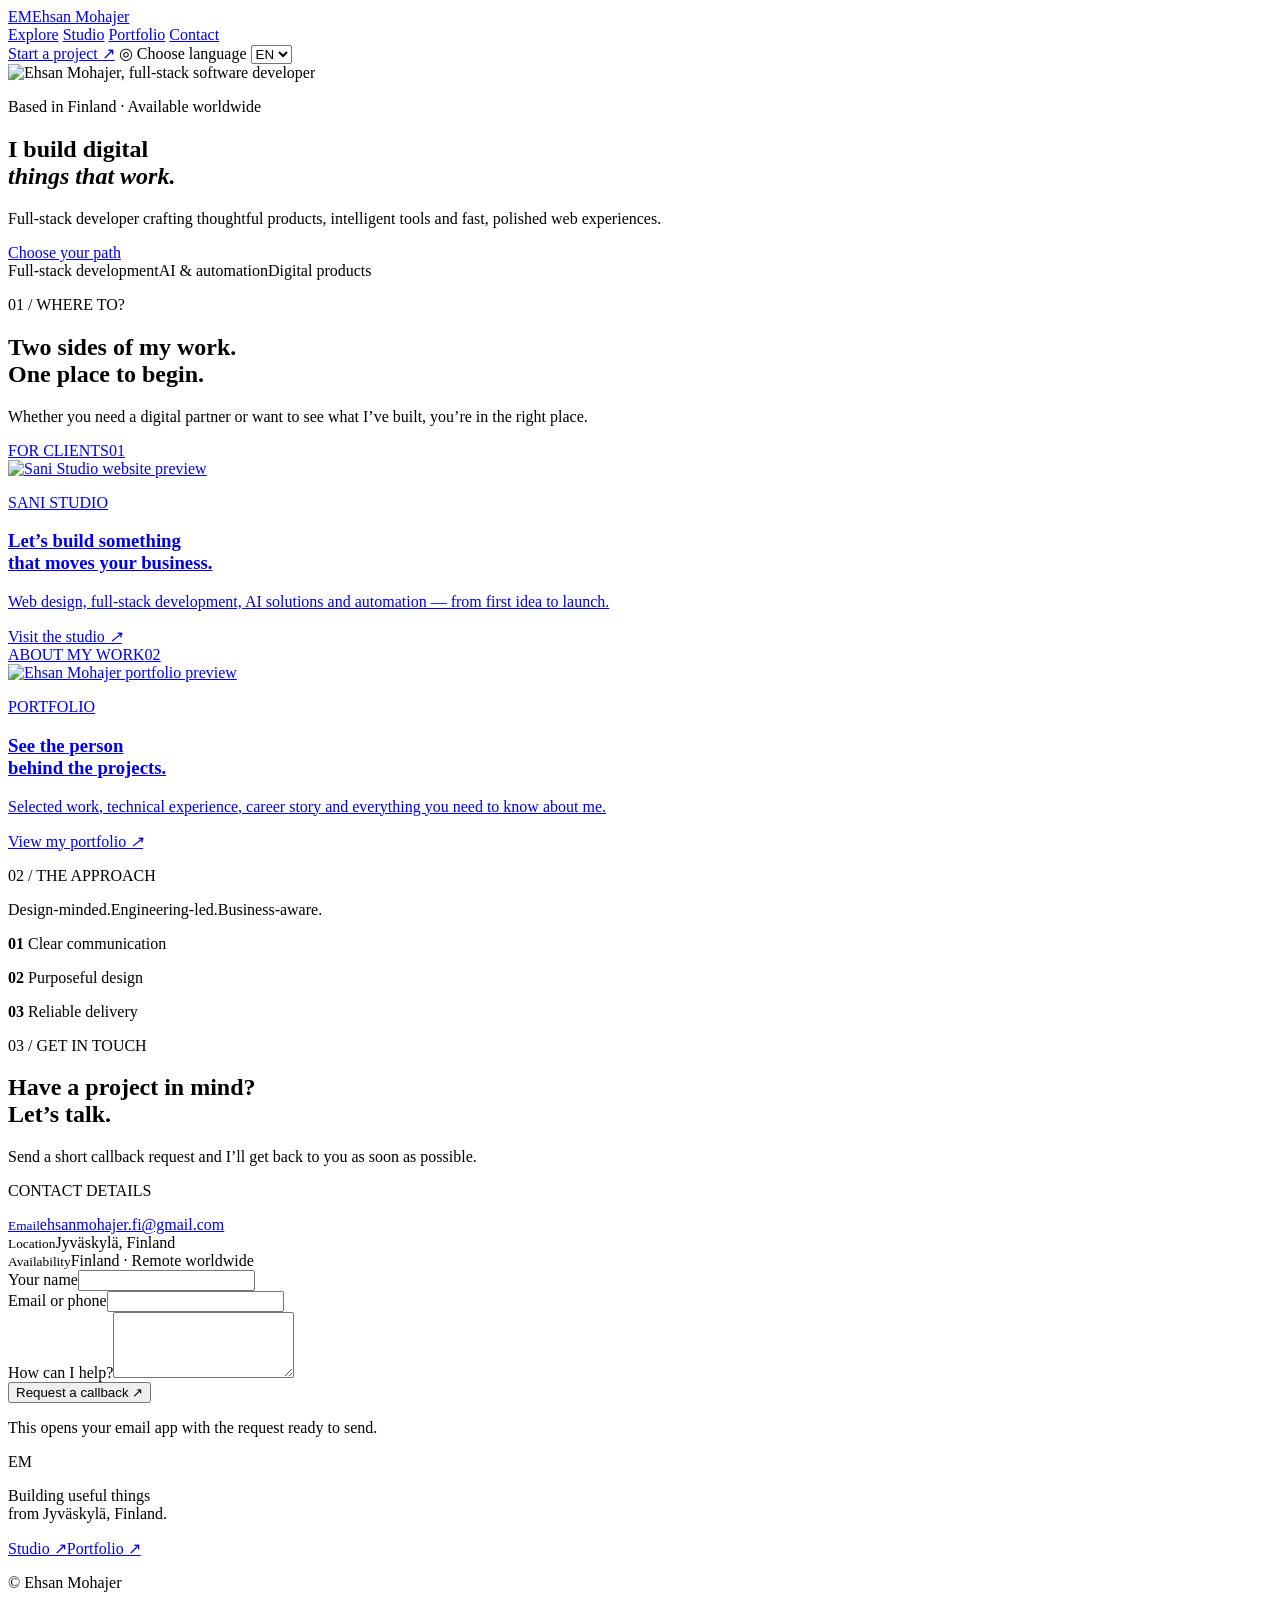
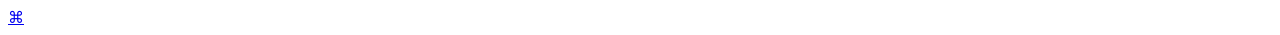
==== index.html @ a0ad026c "Update index.html" ====
<!doctype html>
<html lang="en">
<head>
  <meta charset="UTF-8">
  <meta name="viewport" content="width=device-width, initial-scale=1">
  <meta name="theme-color" content="#080b0f">
  <meta name="description" content="Ehsan Mohajer — full-stack software developer and founder of Sani Studio in Finland.">
  <title>Ehsan Mohajer — Full-stack developer</title>
  <link rel="preconnect" href="https://fonts.googleapis.com">
  <link rel="preconnect" href="https://fonts.gstatic.com" crossorigin>
  <link href="https://fonts.googleapis.com/css2?family=DM+Mono:wght@400;500&family=Manrope:wght@400;500;600;700&display=swap" rel="stylesheet">
  <link rel="stylesheet" href="styles.css">
  <link rel="stylesheet" href="portrait.css">
  <link rel="stylesheet" href="localization.css">
  <link rel="stylesheet" href="language-selector.css">
</head>
<body>
  <div class="noise" aria-hidden="true"></div>
  <header class="site-header">
    <a class="brand" href="#top" aria-label="Ehsan Mohajer home">
      <span class="brand-mark">EM</span><span>Ehsan Mohajer</span>
    </a>
    <nav aria-label="Main navigation">
      <a href="#choose">Explore</a>
      <a href="https://sanistudio.vercel.app/" target="_blank" rel="noopener">Studio</a>
      <a href="https://saniportfolio.vercel.app/" target="_blank" rel="noopener">Portfolio</a>
      <a href="#contact">Contact</a>
    </nav>
    <a class="header-cta" href="https://sanistudio.vercel.app/" target="_blank" rel="noopener">Start a project <span>↗</span></a>
    <label class="language-switcher">
      <span aria-hidden="true">◎</span>
      <span class="sr-only">Choose language</span>
      <select id="language-select" aria-label="Choose language">
        <option value="en">EN</option>
        <option value="fi">FI</option>
        <option value="fa">FA</option>
      </select>
    </label>
  </header>

  <main id="top">
    <section class="hero" aria-labelledby="hero-title">
      <div class="hero-portrait reveal">
        <div class="portrait-halo" aria-hidden="true"></div>
        <img src="assets/ehsan-mohajer.png" alt="Ehsan Mohajer, full-stack software developer">
      </div>
      <div class="hero-copy reveal">
        <p class="eyebrow"><span class="status-dot"></span> Based in Finland · Available worldwide</p>
        <h1 id="hero-title">I build digital<br><em>things that work.</em></h1>
        <p class="hero-text">Full-stack developer crafting thoughtful products, intelligent tools and fast, polished web experiences.</p>
        <a class="scroll-link" href="#choose"><span>Choose your path</span><span class="scroll-line"></span></a>
      </div>
      <div class="hero-meta reveal">
        <span>Full-stack development</span><span>AI & automation</span><span>Digital products</span>
      </div>
    </section>

    <section class="chooser" id="choose" aria-labelledby="choose-title">
      <div class="section-intro reveal">
        <p class="kicker">01 / WHERE TO?</p>
        <h2 id="choose-title">Two sides of my work.<br><span>One place to begin.</span></h2>
        <p>Whether you need a digital partner or want to see what I’ve built, you’re in the right place.</p>
      </div>

      <div class="path-grid">
        <a class="path-card studio-card tilt-card reveal" href="https://sanistudio.vercel.app/" target="_blank" rel="noopener">
          <div class="card-glow" aria-hidden="true"></div>
          <div class="card-top"><span>FOR CLIENTS</span><span class="card-number">01</span></div>
          <div class="screen-wrap"><img src="assets/sani.studio.png" alt="Sani Studio website preview"></div>
          <div class="card-content">
            <p class="card-label">SANI STUDIO</p>
            <h3>Let’s build something<br>that moves your business.</h3>
            <p>Web design, full-stack development, AI solutions and automation — from first idea to launch.</p>
            <span class="card-action">Visit the studio <i>↗</i></span>
          </div>
        </a>

        <a class="path-card portfolio-card tilt-card reveal" href="https://saniportfolio.vercel.app/" target="_blank" rel="noopener">
          <div class="card-glow" aria-hidden="true"></div>
          <div class="card-top"><span>ABOUT MY WORK</span><span class="card-number">02</span></div>
          <div class="screen-wrap"><img src="assets/sani.portfolio.png" alt="Ehsan Mohajer portfolio preview"></div>
          <div class="card-content">
            <p class="card-label">PORTFOLIO</p>
            <h3>See the person<br>behind the projects.</h3>
            <p>Selected work, technical experience, career story and everything you need to know about me.</p>
            <span class="card-action">View my portfolio <i>↗</i></span>
          </div>
        </a>
      </div>
    </section>

    <section class="approach reveal" aria-label="Working approach">
      <p class="kicker">02 / THE APPROACH</p>
      <div class="approach-line"><span>Design-minded.</span><span>Engineering-led.</span><span>Business-aware.</span></div>
      <div class="principles">
        <p><b>01</b> Clear communication</p><p><b>02</b> Purposeful design</p><p><b>03</b> Reliable delivery</p>
      </div>
    </section>

    <section class="contact-section" id="contact" aria-labelledby="contact-title">
      <div class="contact-heading reveal">
        <p class="kicker">03 / GET IN TOUCH</p>
        <h2 id="contact-title">Have a project in mind?<br><span>Let’s talk.</span></h2>
        <p>Send a short callback request and I’ll get back to you as soon as possible.</p>
      </div>
      <div class="contact-layout">
        <div class="contact-details reveal">
          <p class="contact-label">CONTACT DETAILS</p>
          <a href="mailto:ehsanmohajer.fi@gmail.com"><small>Email</small><span>ehsanmohajer.fi@gmail.com</span></a>
          <div><small>Location</small><span>Jyväskylä, Finland</span></div>
          <div><small>Availability</small><span>Finland · Remote worldwide</span></div>
        </div>
        <form class="callback-form reveal" id="callback-form">
          <div class="form-field"><label for="customer-name">Your name</label><input id="customer-name" name="name" autocomplete="name" required></div>
          <div class="form-field"><label for="customer-email">Email or phone</label><input id="customer-email" name="contact" autocomplete="email" required></div>
          <div class="form-field full"><label for="customer-message">How can I help?</label><textarea id="customer-message" name="message" rows="4" required></textarea></div>
          <button type="submit">Request a callback <span>↗</span></button>
          <p class="form-note">This opens your email app with the request ready to send.</p>
        </form>
      </div>
    </section>
  </main>

  <footer>
    <div><span class="footer-mark">EM</span><p>Building useful things<br>from Jyväskylä, Finland.</p></div>
    <div class="footer-links"><a href="https://sanistudio.vercel.app/" target="_blank" rel="noopener">Studio ↗</a><a href="https://saniportfolio.vercel.app/" target="_blank" rel="noopener">Portfolio ↗</a></div>
    <p class="copyright">© <span id="year"></span> Ehsan Mohajer</p>
    <a class="admin-link" href="https://project-tracker-studio.vercel.app/" target="_blank" rel="noopener nofollow" aria-label="Administrator access" title="Administrator access">⌘</a>
  </footer>
  <script src="script.js"></script>
</body>
</html>
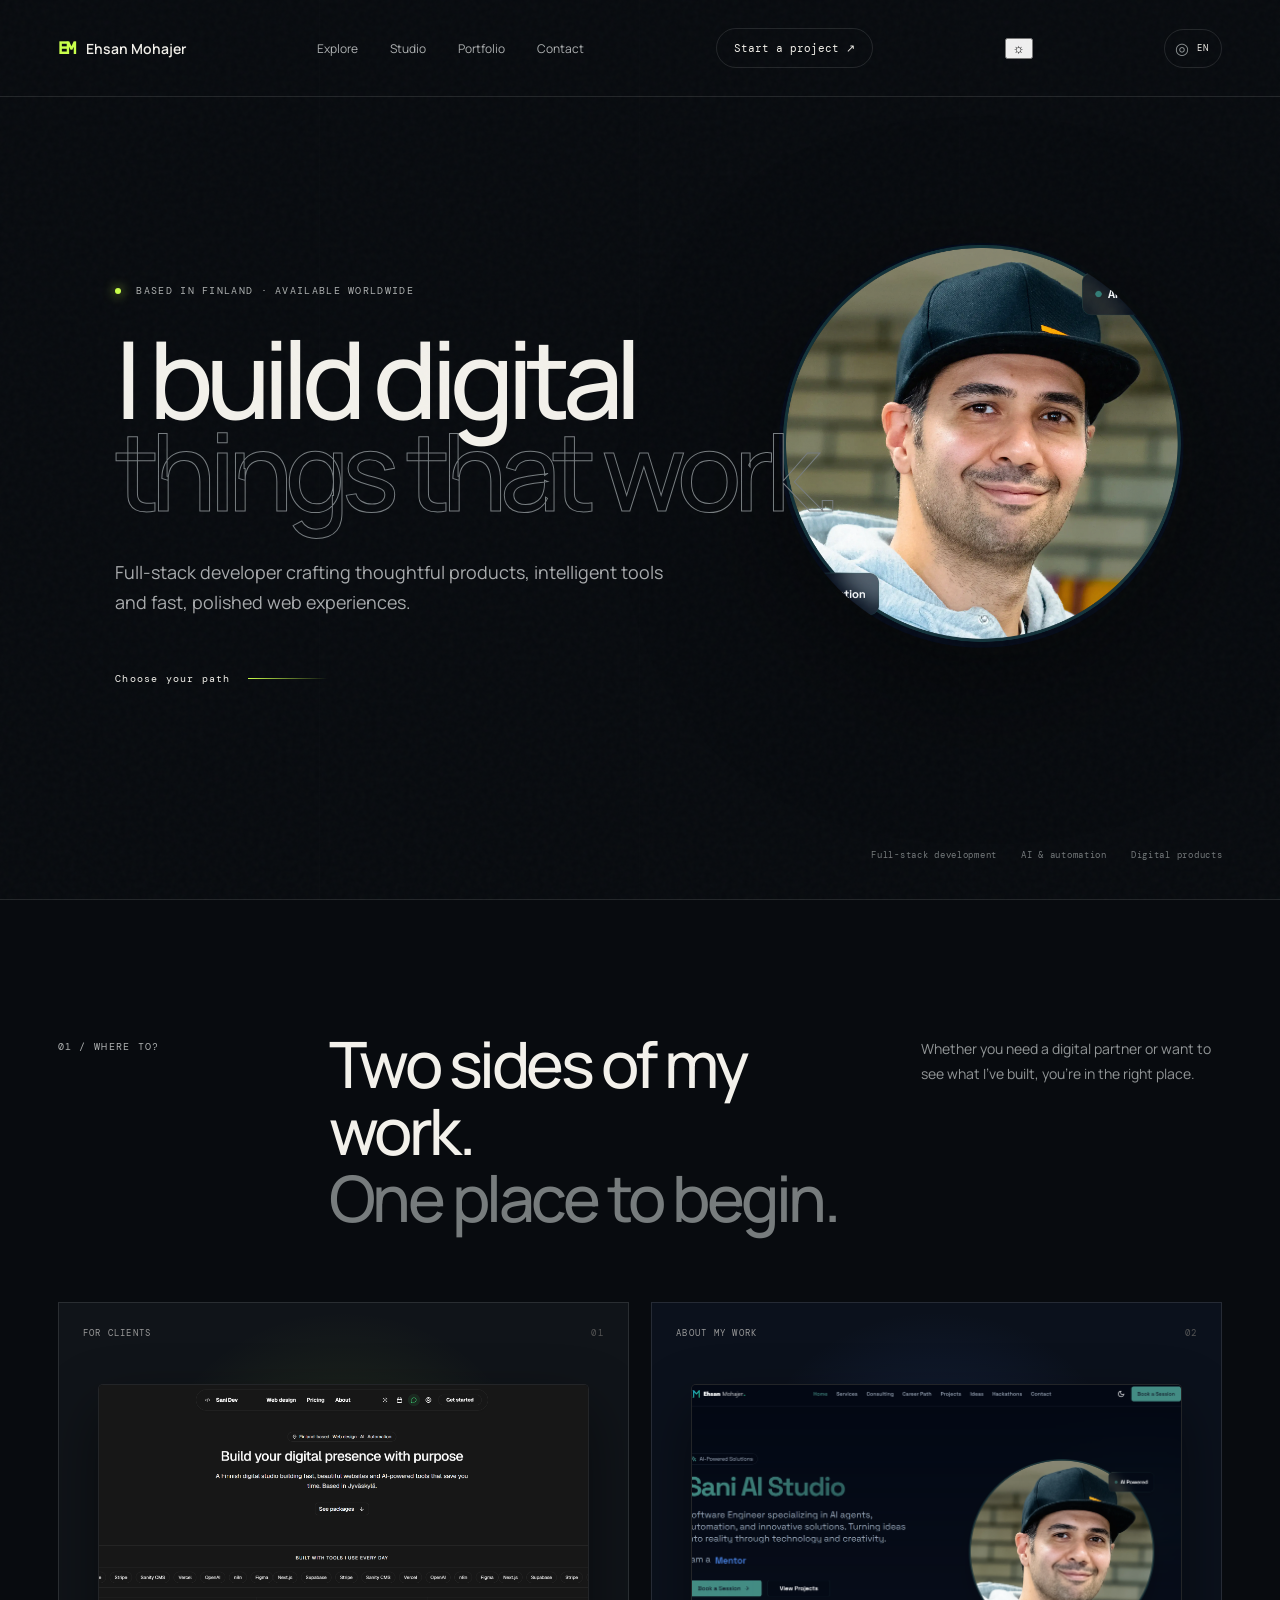
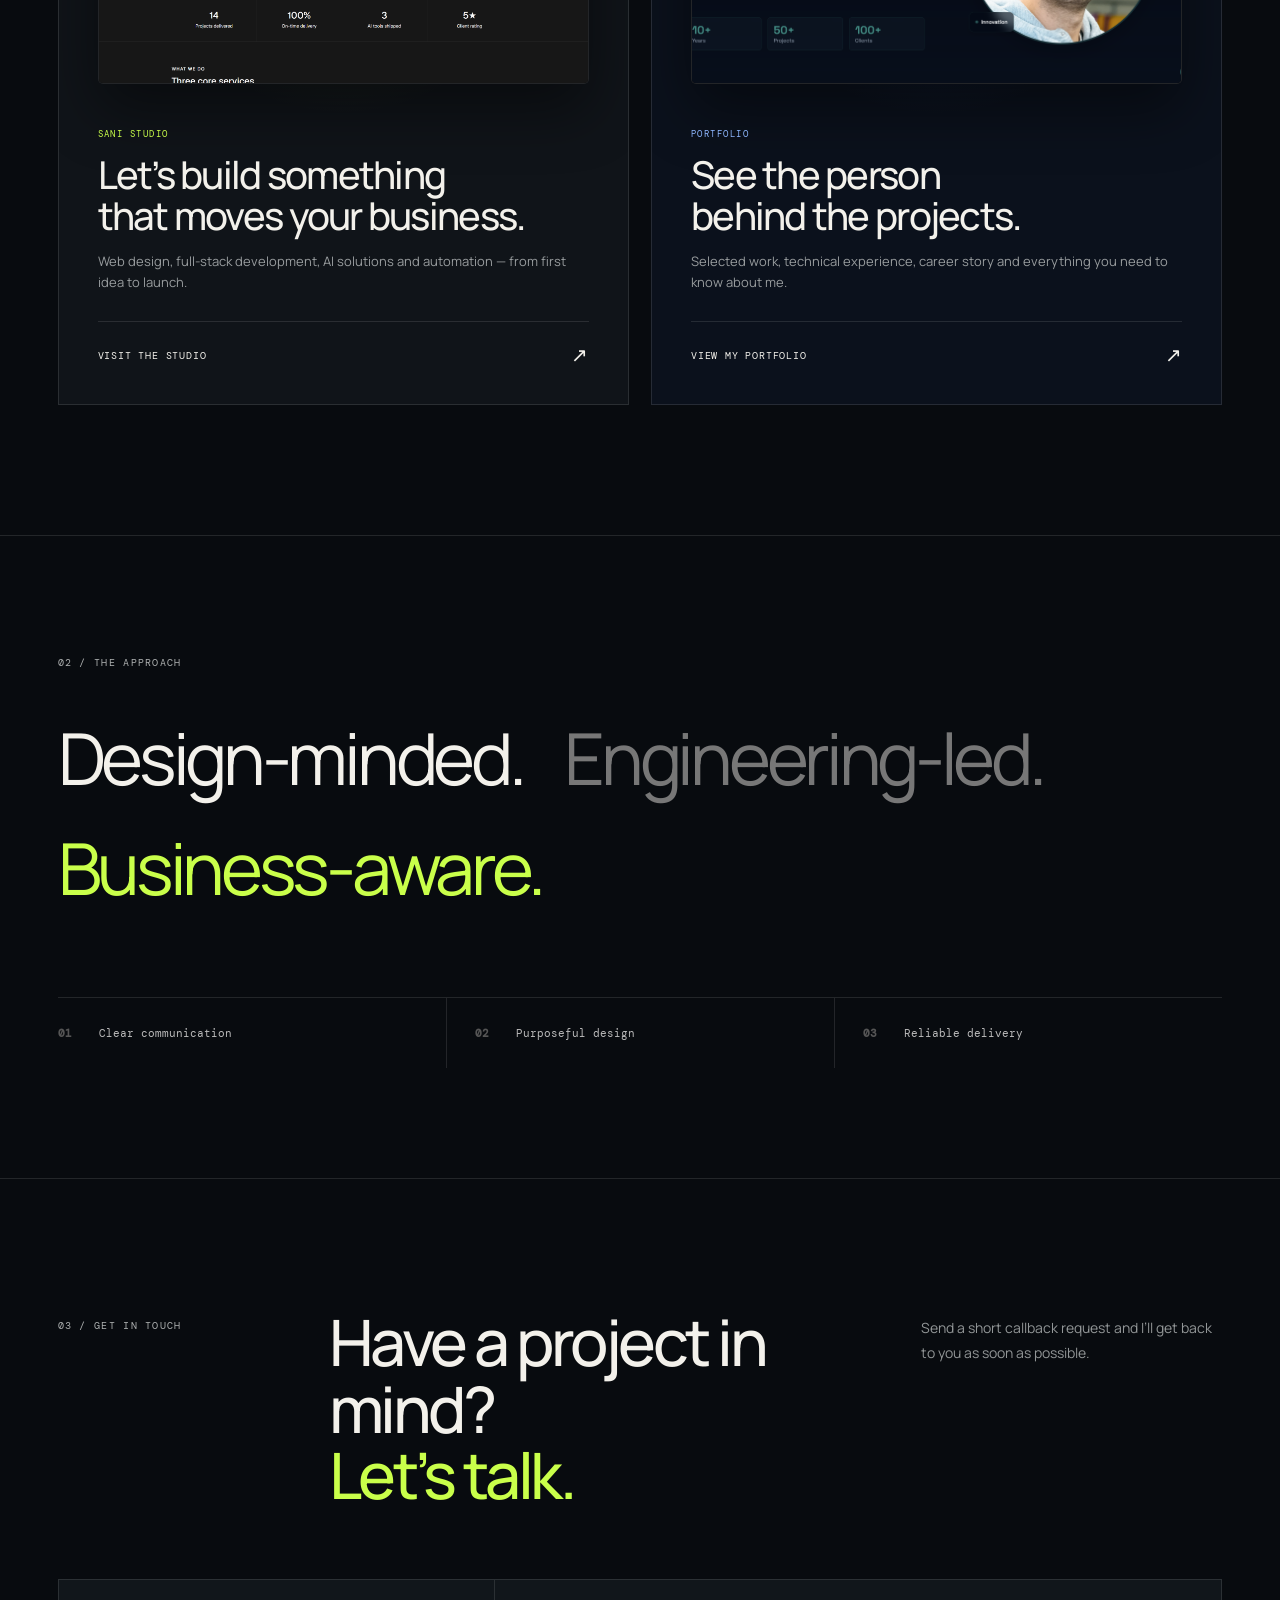
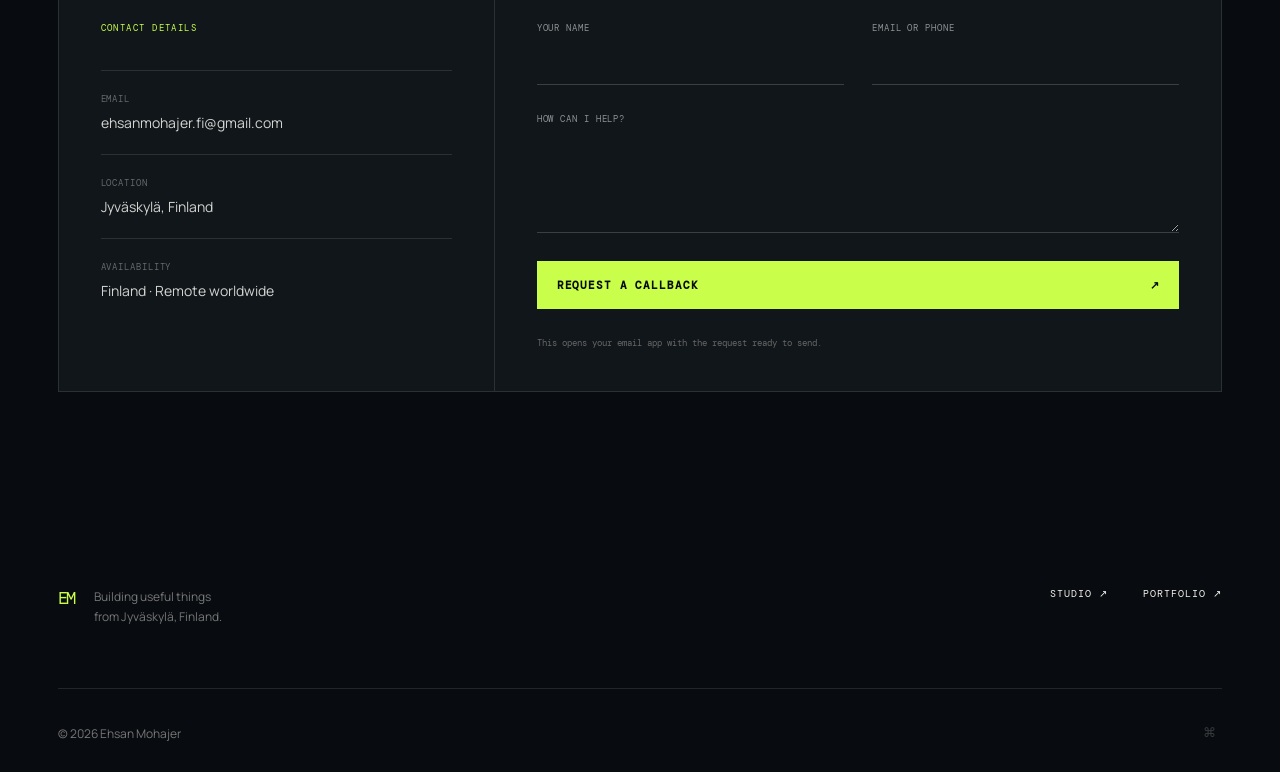
==== commit 6673f883: "Add theme toggle button to index.html Added a theme toggle button for switching color themes." ====
--- a/index.html
+++ b/index.html
@@ -13,6 +13,7 @@
   <link rel="stylesheet" href="portrait.css">
   <link rel="stylesheet" href="localization.css">
   <link rel="stylesheet" href="language-selector.css">
+  <link rel="stylesheet" href="theme.css">
 </head>
 <body>
   <div class="noise" aria-hidden="true"></div>
@@ -27,6 +28,9 @@
       <a href="#contact">Contact</a>
     </nav>
     <a class="header-cta" href="https://sanistudio.vercel.app/" target="_blank" rel="noopener">Start a project <span>↗</span></a>
+    <button class="theme-toggle" id="theme-toggle" type="button" aria-label="Switch to light mode" title="Switch color theme">
+      <span class="theme-icon" aria-hidden="true">☼</span>
+    </button>
     <label class="language-switcher">
       <span aria-hidden="true">◎</span>
       <span class="sr-only">Choose language</span>
--- a/styles.css
+++ b/styles.css
@@ -0,0 +1 @@
+:root{--bg:#080b0f;--surface:#11161b;--line:rgba(255,255,255,.11);--text:#f3f1eb;--muted:#999d9d;--lime:#c9ff4a;--blue:#8eb7ff;--mono:'DM Mono',monospace;--sans:'Manrope',sans-serif}*{box-sizing:border-box}html{scroll-behavior:smooth}body{margin:0;background:var(--bg);color:var(--text);font-family:var(--sans);overflow-x:hidden}a{color:inherit;text-decoration:none}.noise{position:fixed;inset:0;z-index:20;pointer-events:none;opacity:.035;background-image:url("data:image/svg+xml,%3Csvg viewBox='0 0 180 180' xmlns='http://www.w3.org/2000/svg'%3E%3Cfilter id='n'%3E%3CfeTurbulence type='fractalNoise' baseFrequency='.9' numOctaves='4' stitchTiles='stitch'/%3E%3C/filter%3E%3Crect width='100%25' height='100%25' filter='url(%23n)' opacity='.8'/%3E%3C/svg%3E")}.site-header{position:absolute;z-index:10;top:0;left:0;width:100%;display:flex;align-items:center;justify-content:space-between;padding:28px 4.5vw;border-bottom:1px solid var(--line)}.brand{display:flex;align-items:center;gap:12px;font-weight:600;font-size:14px}.brand-mark,.footer-mark{font-family:var(--mono);color:var(--lime);font-size:17px;letter-spacing:-2px}.site-header nav{display:flex;gap:32px;color:#aeb1b2;font-size:12px}.site-header nav a:hover{color:white}.header-cta{font-family:var(--mono);font-size:11px;border:1px solid var(--line);padding:12px 17px;border-radius:99px;transition:.25s}.header-cta:hover{background:var(--text);color:var(--bg)}.hero{min-height:100svh;position:relative;display:flex;align-items:center;padding:140px 9vw 80px;overflow:hidden;border-bottom:1px solid var(--line)}.hero:before{content:"";position:absolute;inset:0;background:linear-gradient(90deg,rgba(8,11,15,.3),rgba(8,11,15,.95)),repeating-linear-gradient(90deg,transparent 0,transparent calc(25% - 1px),rgba(255,255,255,.025) 25%)}.hero-copy{position:relative;z-index:2}.eyebrow,.kicker{font:10px var(--mono);letter-spacing:.13em;color:#adb0b0;text-transform:uppercase}.status-dot{display:inline-block;width:6px;height:6px;border-radius:50%;background:var(--lime);box-shadow:0 0 12px var(--lime);margin-right:8px}.hero h1{font-size:clamp(58px,8.4vw,132px);line-height:.86;letter-spacing:-.072em;margin:35px 0 40px;font-weight:500;max-width:1000px}.hero h1 em{font-style:normal;color:transparent;-webkit-text-stroke:1px #777d80}.hero-text{font-size:clamp(15px,1.4vw,19px);line-height:1.7;color:#a8abad;max-width:570px}.scroll-link{margin-top:55px;display:flex;align-items:center;gap:18px;font:10px var(--mono);letter-spacing:.12em}.scroll-line{height:1px;width:80px;background:linear-gradient(90deg,var(--lime),transparent)}.hero-meta{position:absolute;right:4.5vw;bottom:38px;z-index:2;display:flex;gap:24px;font:9px var(--mono);letter-spacing:.08em;color:#74797b}.hero-orbit{position:absolute;width:min(65vw,860px);aspect-ratio:1;right:-15vw;top:50%;transform:translateY(-50%);opacity:.65}.orbit{position:absolute;inset:10%;border:1px solid rgba(201,255,74,.15);border-radius:50%;animation:spin 25s linear infinite}.orbit:after{content:"";position:absolute;width:8px;height:8px;border-radius:50%;background:var(--lime);left:10%;top:17%;box-shadow:0 0 25px var(--lime)}.orbit-two{inset:28%;border-style:dashed;animation-direction:reverse;animation-duration:17s}.orb{position:absolute;inset:38%;display:grid;place-items:center;border-radius:50%;background:radial-gradient(circle at 35% 30%,#293432,#101619 62%,#050708);box-shadow:0 0 80px rgba(201,255,74,.08);font:clamp(20px,3vw,40px) var(--mono);color:var(--lime);transform:rotate(-8deg)}@keyframes spin{to{transform:rotate(360deg)}}.chooser{padding:130px 4.5vw;max-width:1500px;margin:auto}.section-intro{display:grid;grid-template-columns:.55fr 1.4fr .8fr;gap:5vw;align-items:start;margin-bottom:70px}.section-intro h2{font-size:clamp(36px,5vw,72px);line-height:1.05;letter-spacing:-.055em;margin:0;font-weight:500}.section-intro h2 span{color:#777c7d}.section-intro>p:last-child{color:#929697;line-height:1.75;font-size:14px;margin:7px 0}.path-grid{display:grid;grid-template-columns:1fr 1fr;gap:22px;perspective:1600px}.path-card{position:relative;overflow:hidden;min-height:700px;padding:24px;border:1px solid var(--line);background:#101419;display:flex;flex-direction:column;transform-style:preserve-3d;transition:box-shadow .35s,border-color .35s}.path-card:hover{border-color:rgba(255,255,255,.32);box-shadow:0 35px 80px rgba(0,0,0,.35)}.portfolio-card{background:#0b111c}.card-glow{position:absolute;width:420px;height:420px;border-radius:50%;background:radial-gradient(circle,rgba(201,255,74,.13),transparent 68%);left:var(--x,50%);top:var(--y,30%);transform:translate(-50%,-50%);pointer-events:none}.portfolio-card .card-glow{background:radial-gradient(circle,rgba(78,132,255,.18),transparent 68%)}.card-top{display:flex;justify-content:space-between;font:9px var(--mono);letter-spacing:.14em;color:#999;position:relative;z-index:2}.card-number{color:#555}.screen-wrap{height:300px;margin:45px 15px 35px;overflow:hidden;border-radius:5px;border:1px solid rgba(255,255,255,.12);box-shadow:0 25px 60px rgba(0,0,0,.45);transform:translateZ(22px);background:#05070a}.screen-wrap img{width:100%;height:100%;object-fit:cover;object-position:top;filter:saturate(.82);transition:transform .7s,filter .4s}.path-card:hover .screen-wrap img{transform:scale(1.035);filter:saturate(1)}.card-content{margin-top:auto;padding:0 15px 12px;position:relative;z-index:2;transform:translateZ(12px)}.card-label{font:9px var(--mono);letter-spacing:.16em;color:var(--lime)}.portfolio-card .card-label{color:var(--blue)}.card-content h3{font-size:clamp(29px,3vw,46px);line-height:1.08;letter-spacing:-.045em;font-weight:500;margin:14px 0}.card-content>p:not(.card-label){font-size:13px;color:#989c9e;max-width:480px;line-height:1.65}.card-action{display:flex;justify-content:space-between;align-items:center;margin-top:28px;padding-top:20px;border-top:1px solid var(--line);font:10px var(--mono);letter-spacing:.08em;text-transform:uppercase}.card-action i{font-style:normal;font-size:20px;transition:transform .25s}.path-card:hover .card-action i{transform:translate(4px,-4px)}.approach{padding:110px 4.5vw;border-top:1px solid var(--line);border-bottom:1px solid var(--line)}.approach-line{display:flex;flex-wrap:wrap;gap:12px 42px;font-size:clamp(34px,5.6vw,82px);letter-spacing:-.06em;margin:40px 0 80px}.approach-line span:nth-child(2){color:#777}.approach-line span:nth-child(3){color:var(--lime)}.principles{display:grid;grid-template-columns:repeat(3,1fr);border-top:1px solid var(--line)}.principles p{padding:28px 0;margin:0;font:11px var(--mono);color:#bbb}.principles p+p{border-left:1px solid var(--line);padding-left:28px}.principles b{color:#555;margin-right:20px}footer{position:relative;padding:65px 4.5vw 28px;display:grid;grid-template-columns:1fr auto;gap:60px;align-items:start}footer>div:first-child{display:flex;gap:20px;align-items:start}footer p{font-size:12px;color:#777;line-height:1.7;margin:0}.footer-links{display:flex;gap:35px;font:10px var(--mono);text-transform:uppercase;letter-spacing:.1em}.copyright{grid-column:1/-1;padding-top:35px;border-top:1px solid var(--line)}.admin-link{position:absolute;right:4.5vw;bottom:25px;color:#373c3e;font:13px var(--mono);padding:6px}.admin-link:hover{color:#777}.reveal{opacity:0;transform:translateY(22px);transition:opacity .8s ease,transform .8s ease}.reveal.visible{opacity:1;transform:none}@media(max-width:800px){.site-header{padding:22px 20px}.site-header nav{display:none}.header-cta{padding:10px 13px}.brand span:last-child{display:none}.hero{padding:120px 22px 90px;align-items:flex-end}.hero h1{font-size:clamp(56px,17vw,84px);line-height:.9}.hero-orbit{width:110vw;right:-55vw;top:30%}.hero-meta{display:none}.section-intro{grid-template-columns:1fr;gap:22px}.chooser{padding:90px 18px}.path-grid{grid-template-columns:1fr}.path-card{min-height:610px;padding:18px}.screen-wrap{height:230px;margin:36px 5px 28px}.card-content{padding:0 5px 8px}.approach{padding:80px 20px}.approach-line{margin-bottom:55px}.principles{grid-template-columns:1fr}.principles p+p{border-left:0;border-top:1px solid var(--line);padding-left:0}footer{grid-template-columns:1fr;padding:55px 20px 25px}.footer-links{flex-direction:column;gap:18px}.admin-link{right:20px}}@media(prefers-reduced-motion:reduce){html{scroll-behavior:auto}.orbit{animation:none}.reveal{opacity:1;transform:none;transition:none}.tilt-card{transform:none!important}}
--- a/portrait.css
+++ b/portrait.css
@@ -0,0 +1,38 @@
+.hero-portrait {
+  position: absolute;
+  z-index: 1;
+  width: min(38vw, 560px);
+  right: 4vw;
+  top: 50%;
+  transform: translateY(-47%);
+  filter: drop-shadow(0 35px 70px rgba(0, 0, 0, .5));
+}
+
+.hero-portrait.visible { transform: translateY(-50%); }
+.hero-portrait img {
+  display: block;
+  width: 100%;
+  height: auto;
+  position: relative;
+  z-index: 1;
+  clip-path: circle(40.7% at 49.1% 49.2%);
+}
+.portrait-halo {
+  position: absolute;
+  inset: 10% 8%;
+  border-radius: 50%;
+  background: radial-gradient(circle, rgba(201, 255, 74, .12), transparent 67%);
+  filter: blur(25px);
+  animation: portraitPulse 5s ease-in-out infinite;
+}
+
+@keyframes portraitPulse { 50% { opacity: .55; transform: scale(1.04); } }
+
+@media (max-width: 800px) {
+  .hero { padding: 115px 22px 76px; min-height: 940px; }
+  .hero-copy { padding-top: 390px; }
+  .hero-portrait { width: min(78vw, 430px); right: -1vw; top: 105px; transform: none; }
+  .hero-portrait.visible { transform: none; }
+}
+
+@media (prefers-reduced-motion: reduce) { .portrait-halo { animation: none; } }
--- a/localization.css
+++ b/localization.css
@@ -0,0 +1,3 @@
+.language-switcher{display:flex;gap:2px;padding:3px;border:1px solid var(--line);border-radius:99px}.language-switcher button{border:0;background:transparent;color:#777;font:9px var(--mono);padding:7px 8px;border-radius:99px;cursor:pointer}.language-switcher button:hover,.language-switcher button.active{background:#252b2d;color:var(--text)}.contact-section{padding:130px 4.5vw;max-width:1500px;margin:auto}.contact-heading{display:grid;grid-template-columns:.55fr 1.4fr .8fr;gap:5vw;align-items:start;margin-bottom:70px}.contact-heading h2{font-size:clamp(38px,5vw,72px);line-height:1.04;letter-spacing:-.055em;font-weight:500;margin:0}.contact-heading h2 span{color:var(--lime)}.contact-heading>p:last-child{color:#929697;line-height:1.75;font-size:14px;margin:7px 0}.contact-layout{display:grid;grid-template-columns:.75fr 1.25fr;border:1px solid var(--line);background:var(--surface)}.contact-details{padding:42px;border-right:1px solid var(--line);display:flex;flex-direction:column}.contact-label{font:9px var(--mono);letter-spacing:.16em;color:var(--lime);margin:0 0 36px}.contact-details>a,.contact-details>div{display:flex;flex-direction:column;gap:8px;padding:22px 0;border-top:1px solid var(--line)}.contact-details small{font:9px var(--mono);text-transform:uppercase;letter-spacing:.1em;color:#64696b}.contact-details span{font-size:14px;color:#d3d4d0}.contact-details a:hover span{color:var(--lime)}.callback-form{padding:42px;display:grid;grid-template-columns:1fr 1fr;gap:28px}.form-field{display:flex;flex-direction:column;gap:11px}.form-field.full{grid-column:1/-1}.form-field label{font:9px var(--mono);letter-spacing:.1em;text-transform:uppercase;color:#8d9293}.form-field input,.form-field textarea{width:100%;border:0;border-bottom:1px solid #3a4042;background:transparent;color:var(--text);font:14px var(--sans);padding:10px 0;outline:0;resize:vertical;border-radius:0}.form-field input:focus,.form-field textarea:focus{border-color:var(--lime)}.callback-form button{grid-column:1/-1;display:flex;justify-content:space-between;align-items:center;border:0;background:var(--lime);color:#090c0c;padding:17px 20px;font:600 11px var(--mono);text-transform:uppercase;letter-spacing:.08em;cursor:pointer}.callback-form button:hover{filter:brightness(1.08)}.form-note{grid-column:1/-1;color:#666;font:9px var(--mono);margin:0}.callback-form .form-status{grid-column:1/-1;color:var(--lime);font:10px var(--mono)}html[dir="rtl"] body{font-family:Tahoma,var(--sans)}html[dir="rtl"] .hero-copy,html[dir="rtl"] .section-intro,html[dir="rtl"] .contact-heading,html[dir="rtl"] .card-content,html[dir="rtl"] .approach{text-align:right}html[dir="rtl"] .hero-portrait{right:auto;left:4vw}html[dir="rtl"] .hero-meta{right:auto;left:4.5vw}html[dir="rtl"] .contact-details{border-right:0;border-left:1px solid var(--line)}html[dir="rtl"] .callback-form button{font-family:Tahoma,var(--sans)}
+@media(max-width:1050px){.site-header nav{display:none}}
+@media(max-width:800px){.site-header{gap:8px}.language-switcher button{padding:7px 6px}.contact-section{padding:90px 18px}.contact-heading{grid-template-columns:1fr;gap:22px}.contact-layout{grid-template-columns:1fr}.contact-details{padding:28px;border-right:0;border-bottom:1px solid var(--line)}.callback-form{padding:28px;grid-template-columns:1fr}.form-field.full{grid-column:auto}.callback-form button,.form-note{grid-column:auto}html[dir="rtl"] .hero-portrait{left:-1vw}}
--- a/language-selector.css
+++ b/language-selector.css
@@ -0,0 +1,50 @@
+.sr-only {
+  position: absolute;
+  width: 1px;
+  height: 1px;
+  padding: 0;
+  margin: -1px;
+  overflow: hidden;
+  clip: rect(0, 0, 0, 0);
+  white-space: nowrap;
+  border: 0;
+}
+
+.language-switcher {
+  display: flex;
+  align-items: center;
+  gap: 6px;
+  height: 39px;
+  padding: 0 10px;
+  border: 1px solid var(--line);
+  border-radius: 99px;
+  color: #8b9091;
+  transition: border-color .2s, color .2s;
+}
+
+.language-switcher:hover,
+.language-switcher:focus-within {
+  border-color: #555;
+  color: var(--text);
+}
+
+.language-switcher > span:first-child { font: 16px var(--mono); }
+.language-switcher select {
+  appearance: none;
+  -webkit-appearance: none;
+  border: 0;
+  background: transparent;
+  color: var(--text);
+  font: 9px var(--mono);
+  letter-spacing: .08em;
+  padding: 0 2px;
+  outline: 0;
+  cursor: pointer;
+}
+
+.language-switcher select option { background: #11161b; color: var(--text); }
+
+@media (max-width: 800px) {
+  .language-switcher { height: 35px; padding: 0 8px; }
+  .language-switcher > span:first-child { display: none; }
+}
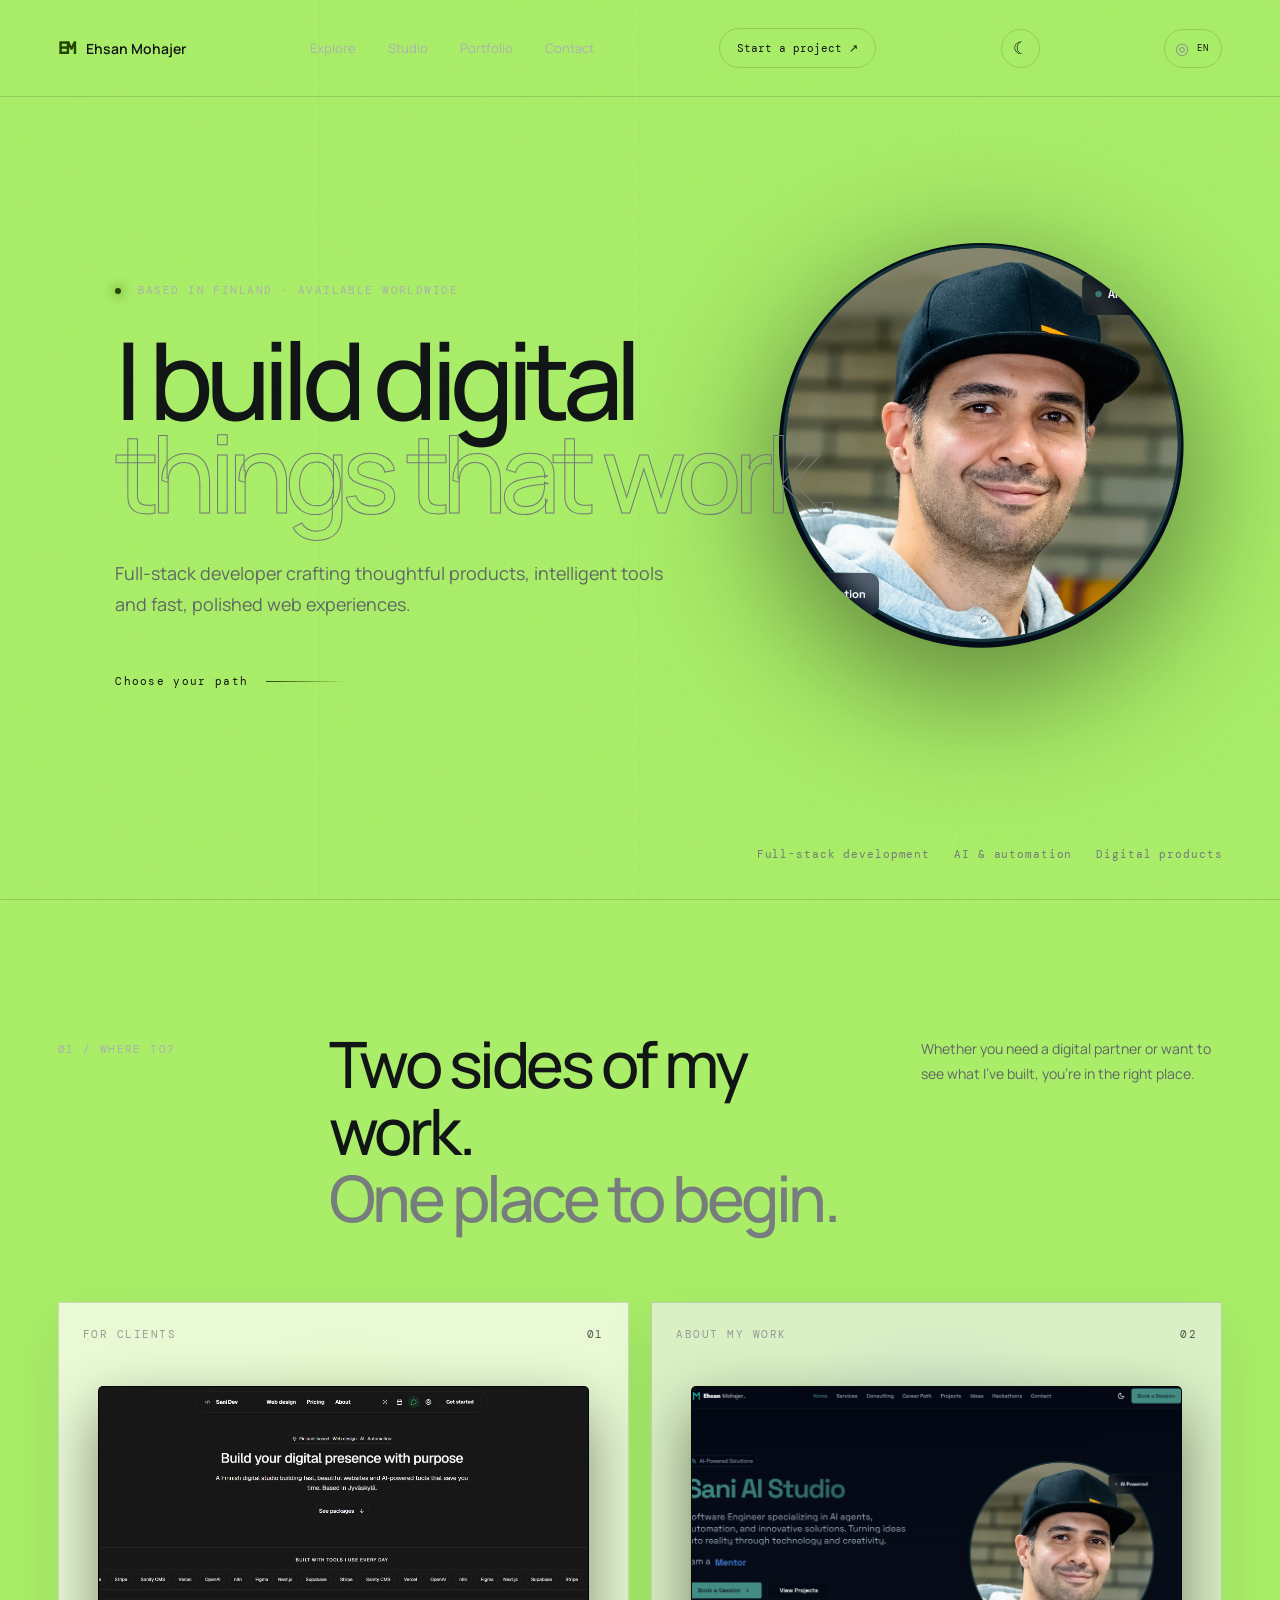
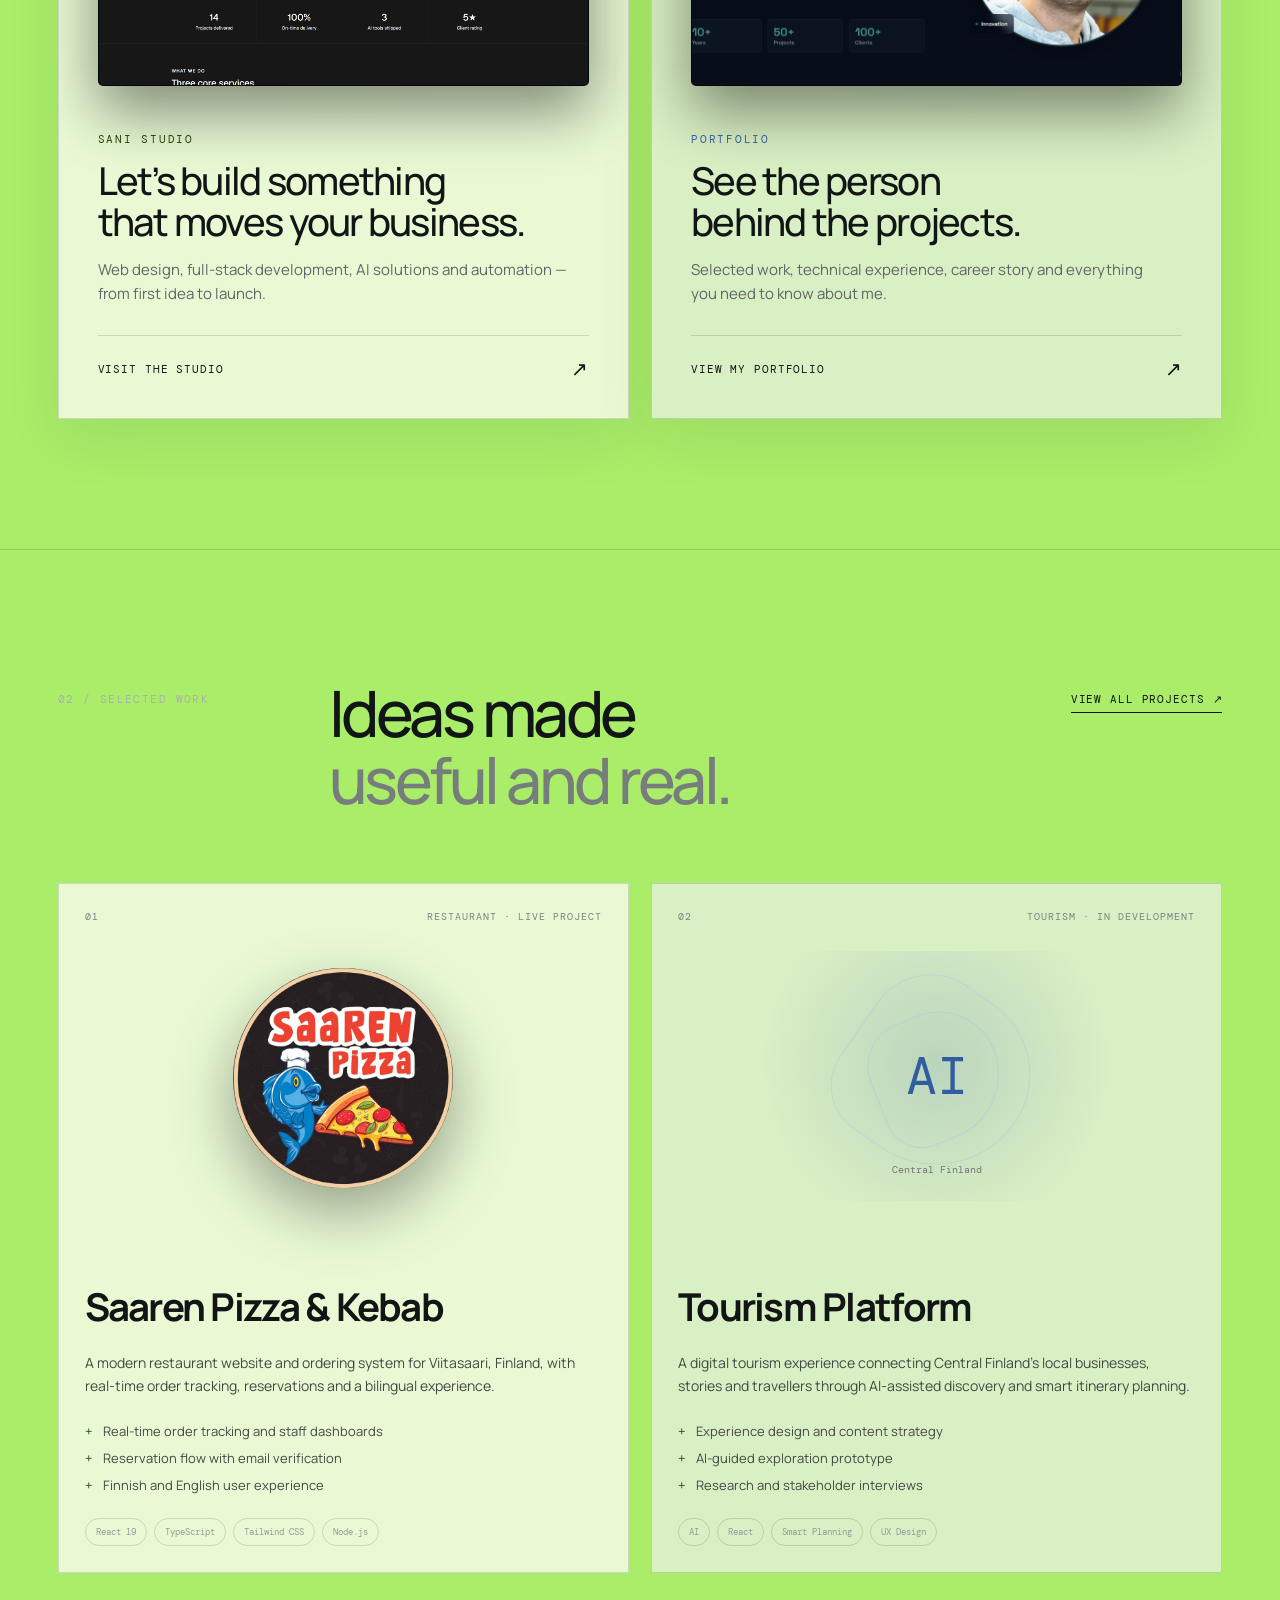
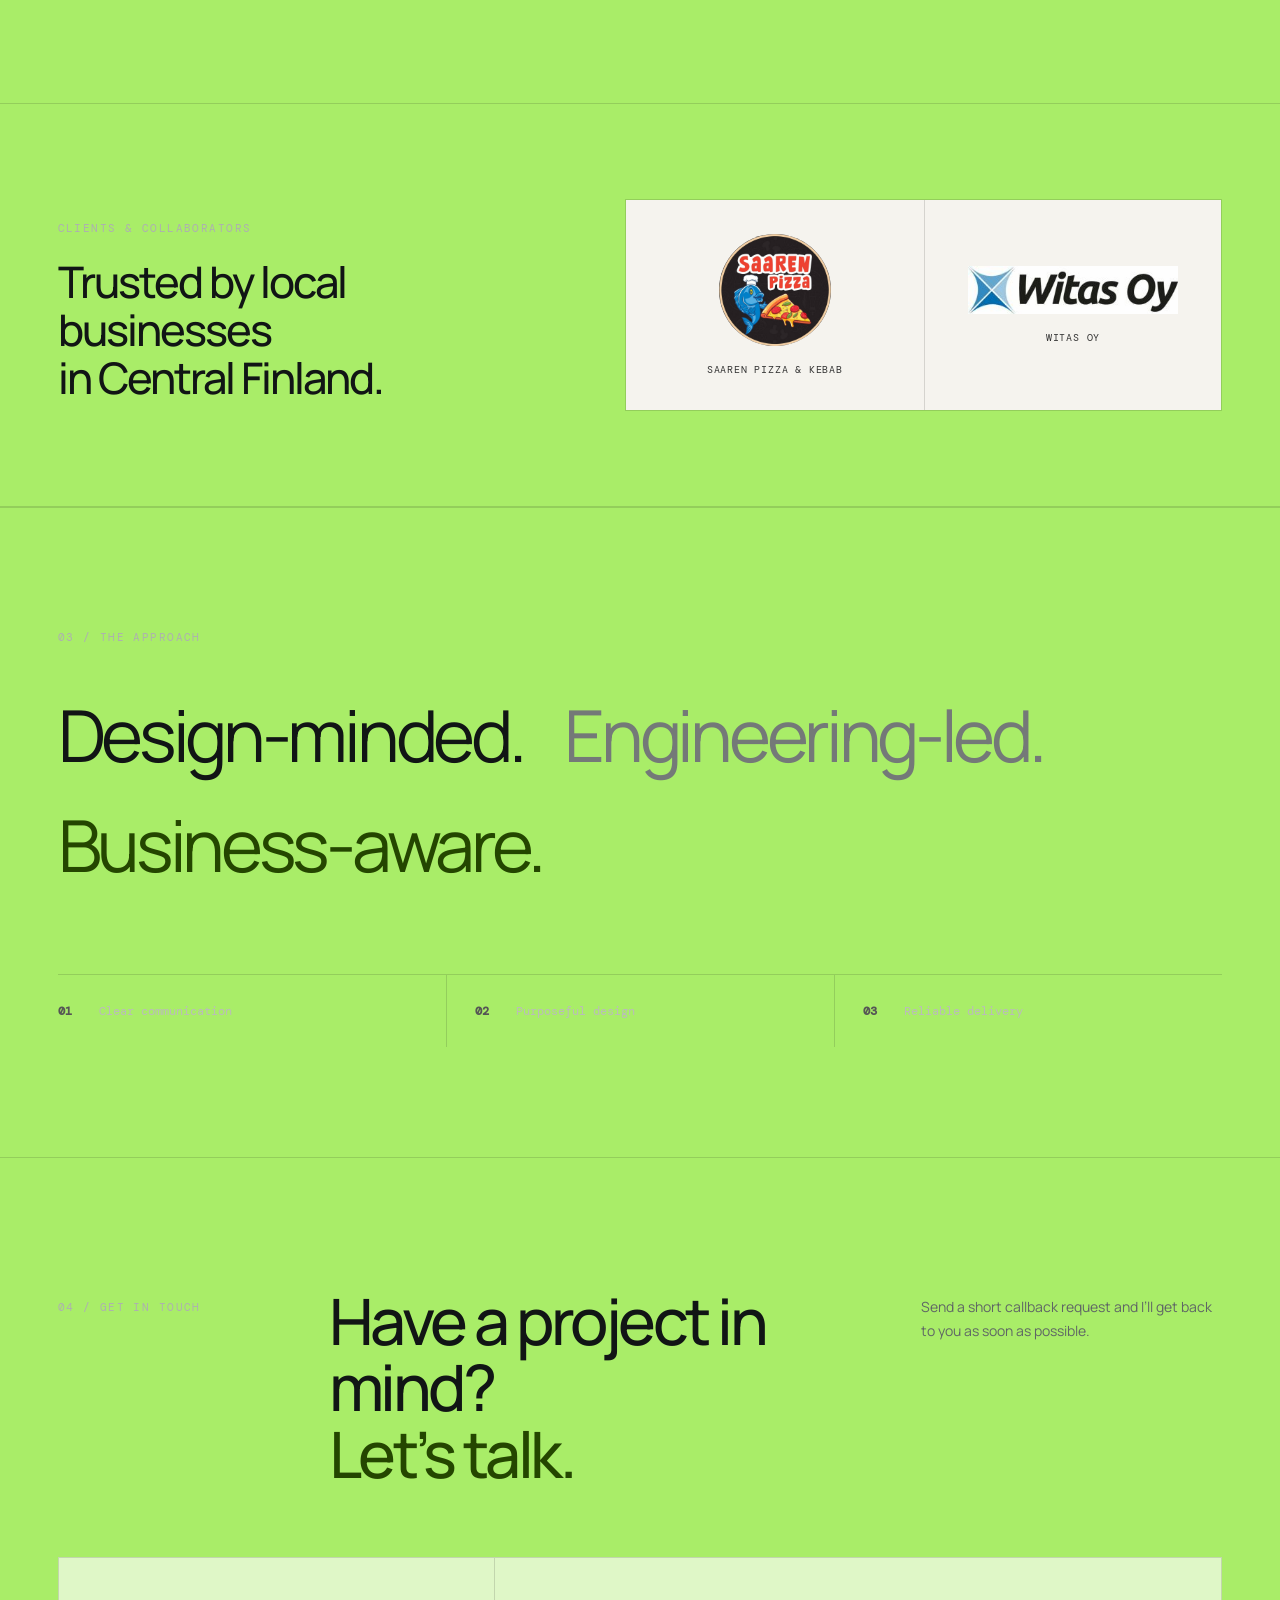
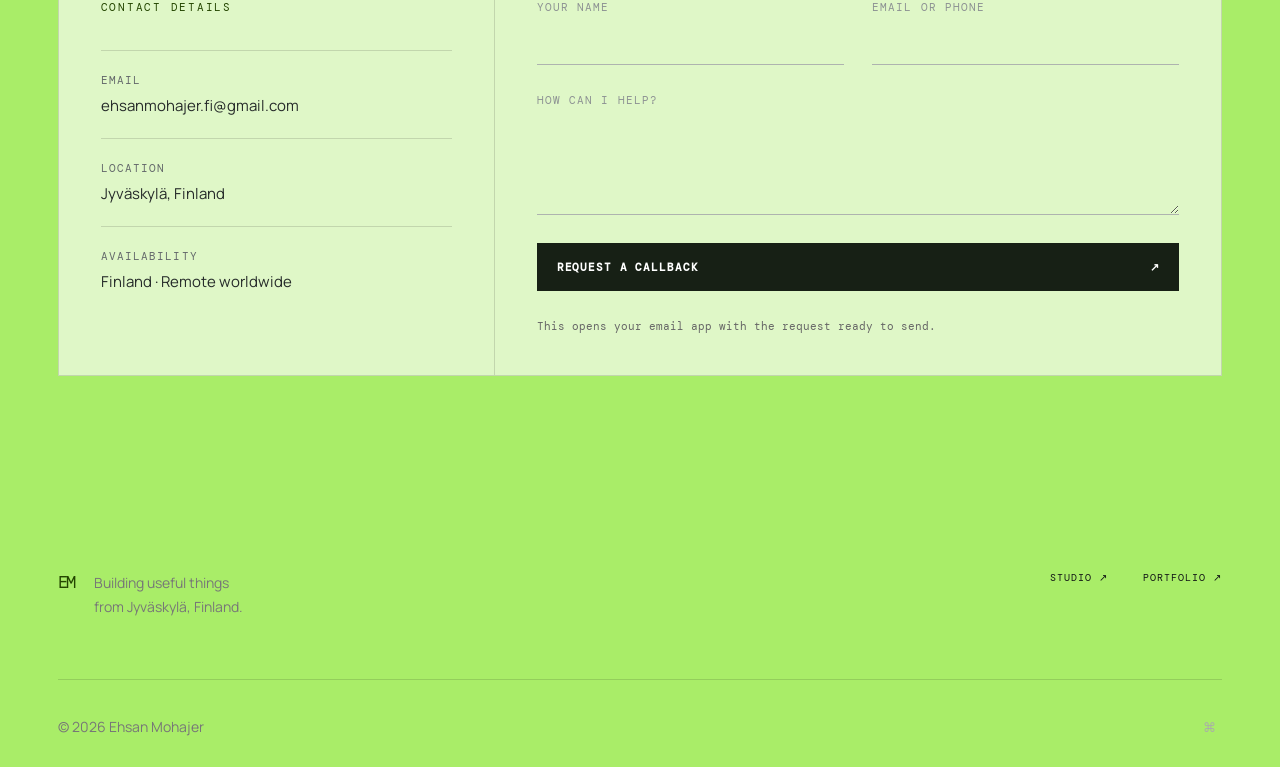
==== commit 54c52685: "Update multilingual website, projects and theme" ====
--- a/index.html
+++ b/index.html
@@ -14,6 +14,7 @@
   <link rel="stylesheet" href="localization.css">
   <link rel="stylesheet" href="language-selector.css">
   <link rel="stylesheet" href="theme.css">
+  <link rel="stylesheet" href="proof.css">
 </head>
 <body>
   <div class="noise" aria-hidden="true"></div>
@@ -93,8 +94,46 @@
       </div>
     </section>
 
+    <section class="work-section" id="work" aria-labelledby="work-title">
+      <div class="work-heading reveal">
+        <p class="kicker">02 / SELECTED WORK</p>
+        <h2 id="work-title">Ideas made<br><span>useful and real.</span></h2>
+        <a href="https://saniportfolio.vercel.app/projects" target="_blank" rel="noopener">View all projects ↗</a>
+      </div>
+      <div class="work-grid">
+        <article class="work-card work-card-live reveal">
+          <div class="work-index"><span>01</span><span>RESTAURANT · LIVE PROJECT</span></div>
+          <div class="work-logo saaren-logo"><img src="assets/clients/saaren-pizza-kebab.jpg" alt="Saaren Pizza & Kebab logo"></div>
+          <div class="work-content">
+            <h3>Saaren Pizza & Kebab</h3>
+            <p>A modern restaurant website and ordering system for Viitasaari, Finland, with real-time order tracking, reservations and a bilingual experience.</p>
+            <ul><li>Real-time order tracking and staff dashboards</li><li>Reservation flow with email verification</li><li>Finnish and English user experience</li></ul>
+            <div class="tech-list"><span>React 19</span><span>TypeScript</span><span>Tailwind CSS</span><span>Node.js</span></div>
+          </div>
+        </article>
+        <article class="work-card reveal">
+          <div class="work-index"><span>02</span><span>TOURISM · IN DEVELOPMENT</span></div>
+          <div class="tourism-visual" aria-hidden="true"><span>AI</span><i>Central Finland</i></div>
+          <div class="work-content">
+            <h3>Tourism Platform</h3>
+            <p>A digital tourism experience connecting Central Finland’s local businesses, stories and travellers through AI-assisted discovery and smart itinerary planning.</p>
+            <ul><li>Experience design and content strategy</li><li>AI-guided exploration prototype</li><li>Research and stakeholder interviews</li></ul>
+            <div class="tech-list"><span>AI</span><span>React</span><span>Smart Planning</span><span>UX Design</span></div>
+          </div>
+        </article>
+      </div>
+    </section>
+
+    <section class="clients-section reveal" aria-labelledby="clients-title">
+      <div><p class="kicker">CLIENTS & COLLABORATORS</p><h2 id="clients-title">Trusted by local businesses<br>in Central Finland.</h2></div>
+      <div class="client-logos">
+        <div class="client-logo"><img src="assets/clients/saaren-pizza-kebab.jpg" alt="Saaren Pizza & Kebab"><span>Saaren Pizza & Kebab</span></div>
+        <div class="client-logo witas-logo"><img src="assets/clients/witas-oy.jpg" alt="Witas Oy"><span>Witas Oy</span></div>
+      </div>
+    </section>
+
     <section class="approach reveal" aria-label="Working approach">
-      <p class="kicker">02 / THE APPROACH</p>
+      <p class="kicker">03 / THE APPROACH</p>
       <div class="approach-line"><span>Design-minded.</span><span>Engineering-led.</span><span>Business-aware.</span></div>
       <div class="principles">
         <p><b>01</b> Clear communication</p><p><b>02</b> Purposeful design</p><p><b>03</b> Reliable delivery</p>
@@ -103,7 +142,7 @@
 
     <section class="contact-section" id="contact" aria-labelledby="contact-title">
       <div class="contact-heading reveal">
-        <p class="kicker">03 / GET IN TOUCH</p>
+        <p class="kicker">04 / GET IN TOUCH</p>
         <h2 id="contact-title">Have a project in mind?<br><span>Let’s talk.</span></h2>
         <p>Send a short callback request and I’ll get back to you as soon as possible.</p>
       </div>
--- a/theme.css
+++ b/theme.css
@@ -0,0 +1,58 @@
+.theme-toggle {
+  width: 39px;
+  height: 39px;
+  flex: 0 0 39px;
+  display: grid;
+  place-items: center;
+  padding: 0;
+  border: 1px solid var(--line);
+  border-radius: 50%;
+  background: transparent;
+  color: var(--text);
+  cursor: pointer;
+  transition: transform .25s, background .25s, border-color .25s;
+}
+
+.theme-toggle:hover { transform: rotate(16deg); border-color: #777; }
+.theme-icon { font-size: 17px; line-height: 1; }
+
+html[data-theme="light"] {
+  --bg: #a9ed68;
+  --surface: #c5f394;
+  --line: rgba(16, 20, 20, .14);
+  --text: #111515;
+  --muted: #606666;
+  --lime: #244600;
+  --blue: #315d9f;
+}
+
+html[data-theme="light"] body { background: var(--bg); color: var(--text); }
+html[data-theme="light"] .noise { opacity: .018; }
+html[data-theme="light"] .hero::before {
+  background: linear-gradient(90deg, rgba(169,237,104,.08), rgba(169,237,104,.78)), repeating-linear-gradient(90deg, transparent 0, transparent calc(25% - 1px), rgba(0,0,0,.055) 25%);
+}
+html[data-theme="light"] .hero h1 em { -webkit-text-stroke-color: #747978; }
+html[data-theme="light"] .hero-text,
+html[data-theme="light"] .section-intro > p:last-child,
+html[data-theme="light"] .contact-heading > p:last-child,
+html[data-theme="light"] .card-content > p:not(.card-label) { color: #5f6665; }
+html[data-theme="light"] .path-card { background: #e8f9d4; box-shadow: 0 20px 55px rgba(28,34,32,.08); }
+html[data-theme="light"] .portfolio-card { background: #d9efc4; }
+html[data-theme="light"] .screen-wrap { border-color: rgba(0,0,0,.14); }
+html[data-theme="light"] .approach-line span:nth-child(2) { color: #747978; }
+html[data-theme="light"] .contact-layout { background: #dff7c7; }
+html[data-theme="light"] .contact-details span { color: #252a29; }
+html[data-theme="light"] .form-field input,
+html[data-theme="light"] .form-field textarea { color: #111515; border-color: #aeb3af; }
+html[data-theme="light"] .language-switcher select option { background: #dff7c7; color: #111515; }
+html[data-theme="light"] .callback-form button { background: #172015; color: #fff; }
+html[data-theme="light"] .admin-link { color: #a9ada9; }
+html[data-theme="light"] .work-card { background:#d9efc4; }
+html[data-theme="light"] .work-card-live { background:#e8f9d4; }
+html[data-theme="light"] .work-content > p,
+html[data-theme="light"] .work-content ul { color:#424a43; }
+html[data-theme="light"] .tourism-visual { background:radial-gradient(circle at 50% 45%,rgba(49,93,159,.18),transparent 60%); }
+
+@media (max-width: 800px) {
+  .theme-toggle { width: 35px; height: 35px; flex-basis: 35px; }
+}
--- a/proof.css
+++ b/proof.css
@@ -0,0 +1,4 @@
+/* More readable small text throughout the site */
+.kicker,.eyebrow{font-size:11px;line-height:1.5}.site-header nav{font-size:13px}.hero-meta{font-size:11px}.card-label,.card-top,.contact-label{font-size:11px}.card-content>p:not(.card-label){font-size:15px}.card-action,.scroll-link{font-size:11px}.principles p{font-size:12px}.contact-details small,.form-field label{font-size:11px}.contact-details span{font-size:15px}.form-note{font-size:11px}footer p{font-size:14px}
+.work-section{padding:130px 4.5vw;max-width:1500px;margin:auto;border-top:1px solid var(--line)}.work-heading{display:grid;grid-template-columns:.55fr 1.4fr .8fr;gap:5vw;align-items:start;margin-bottom:70px}.work-heading h2{font-size:clamp(38px,5vw,72px);line-height:1.04;letter-spacing:-.055em;font-weight:500;margin:0}.work-heading h2 span{color:#777c7d}.work-heading>a{justify-self:end;margin-top:12px;font:11px var(--mono);text-transform:uppercase;letter-spacing:.08em;border-bottom:1px solid;padding-bottom:6px}.work-grid{display:grid;grid-template-columns:1fr 1fr;gap:22px}.work-card{position:relative;min-height:690px;padding:26px;border:1px solid var(--line);background:#0d131e;display:flex;flex-direction:column;overflow:hidden}.work-card-live{background:#121611}.work-index{display:flex;justify-content:space-between;color:#7e8384;font:10px var(--mono);letter-spacing:.1em}.work-logo{width:220px;height:220px;margin:45px auto 30px;border-radius:50%;overflow:hidden;box-shadow:0 24px 60px rgba(0,0,0,.35)}.work-logo img{width:100%;height:100%;object-fit:cover}.tourism-visual{height:250px;margin:28px 0;display:grid;place-items:center;position:relative;background:radial-gradient(circle at 50% 45%,rgba(142,183,255,.22),transparent 60%)}.tourism-visual:before,.tourism-visual:after{content:"";position:absolute;width:180px;height:180px;border:1px solid rgba(142,183,255,.28);border-radius:43% 57% 65% 35%;transform:rotate(35deg)}.tourism-visual:after{width:125px;height:125px;transform:rotate(-22deg)}.tourism-visual span{font:52px var(--mono);color:var(--blue);z-index:1}.tourism-visual i{position:absolute;bottom:25px;font:10px var(--mono);font-style:normal;color:#777}.work-content{margin-top:auto}.work-content h3{font-size:clamp(28px,3vw,43px);letter-spacing:-.045em;margin:0 0 18px}.work-content>p{font-size:14px;color:#969b9c;line-height:1.7;max-width:590px}.work-content ul{padding:0;margin:24px 0;list-style:none;display:grid;gap:9px;color:#c2c5c3;font-size:13px}.work-content li:before{content:"+";color:var(--lime);margin-right:10px}.tech-list{display:flex;flex-wrap:wrap;gap:7px}.tech-list span{border:1px solid var(--line);border-radius:99px;padding:7px 10px;font:9px var(--mono);color:#969b9c}.clients-section{padding:95px 4.5vw;display:grid;grid-template-columns:1fr 1.25fr;gap:7vw;align-items:center;border-top:1px solid var(--line);border-bottom:1px solid var(--line)}.clients-section h2{font-size:clamp(28px,3.4vw,50px);line-height:1.1;letter-spacing:-.045em;font-weight:500;margin:22px 0 0}.client-logos{display:grid;grid-template-columns:1fr 1fr;border:1px solid var(--line)}.client-logo{min-height:210px;display:flex;flex-direction:column;align-items:center;justify-content:center;gap:17px;padding:25px;background:#f5f3ee}.client-logo+.client-logo{border-left:1px solid #d5d3ce}.client-logo img{width:112px;height:112px;border-radius:50%;object-fit:cover}.client-logo.witas-logo img{width:min(210px,90%);height:auto;border-radius:0}.client-logo span{color:#333;font:10px var(--mono);text-transform:uppercase;letter-spacing:.08em}
+@media(max-width:800px){.kicker,.eyebrow{font-size:10px}.work-section{padding:90px 18px}.work-heading{grid-template-columns:1fr;gap:22px}.work-heading>a{justify-self:start}.work-grid{grid-template-columns:1fr}.work-card{min-height:630px;padding:20px}.work-logo{width:180px;height:180px}.clients-section{padding:75px 18px;grid-template-columns:1fr}.client-logos{grid-template-columns:1fr}.client-logo+.client-logo{border-left:0;border-top:1px solid #d5d3ce}}
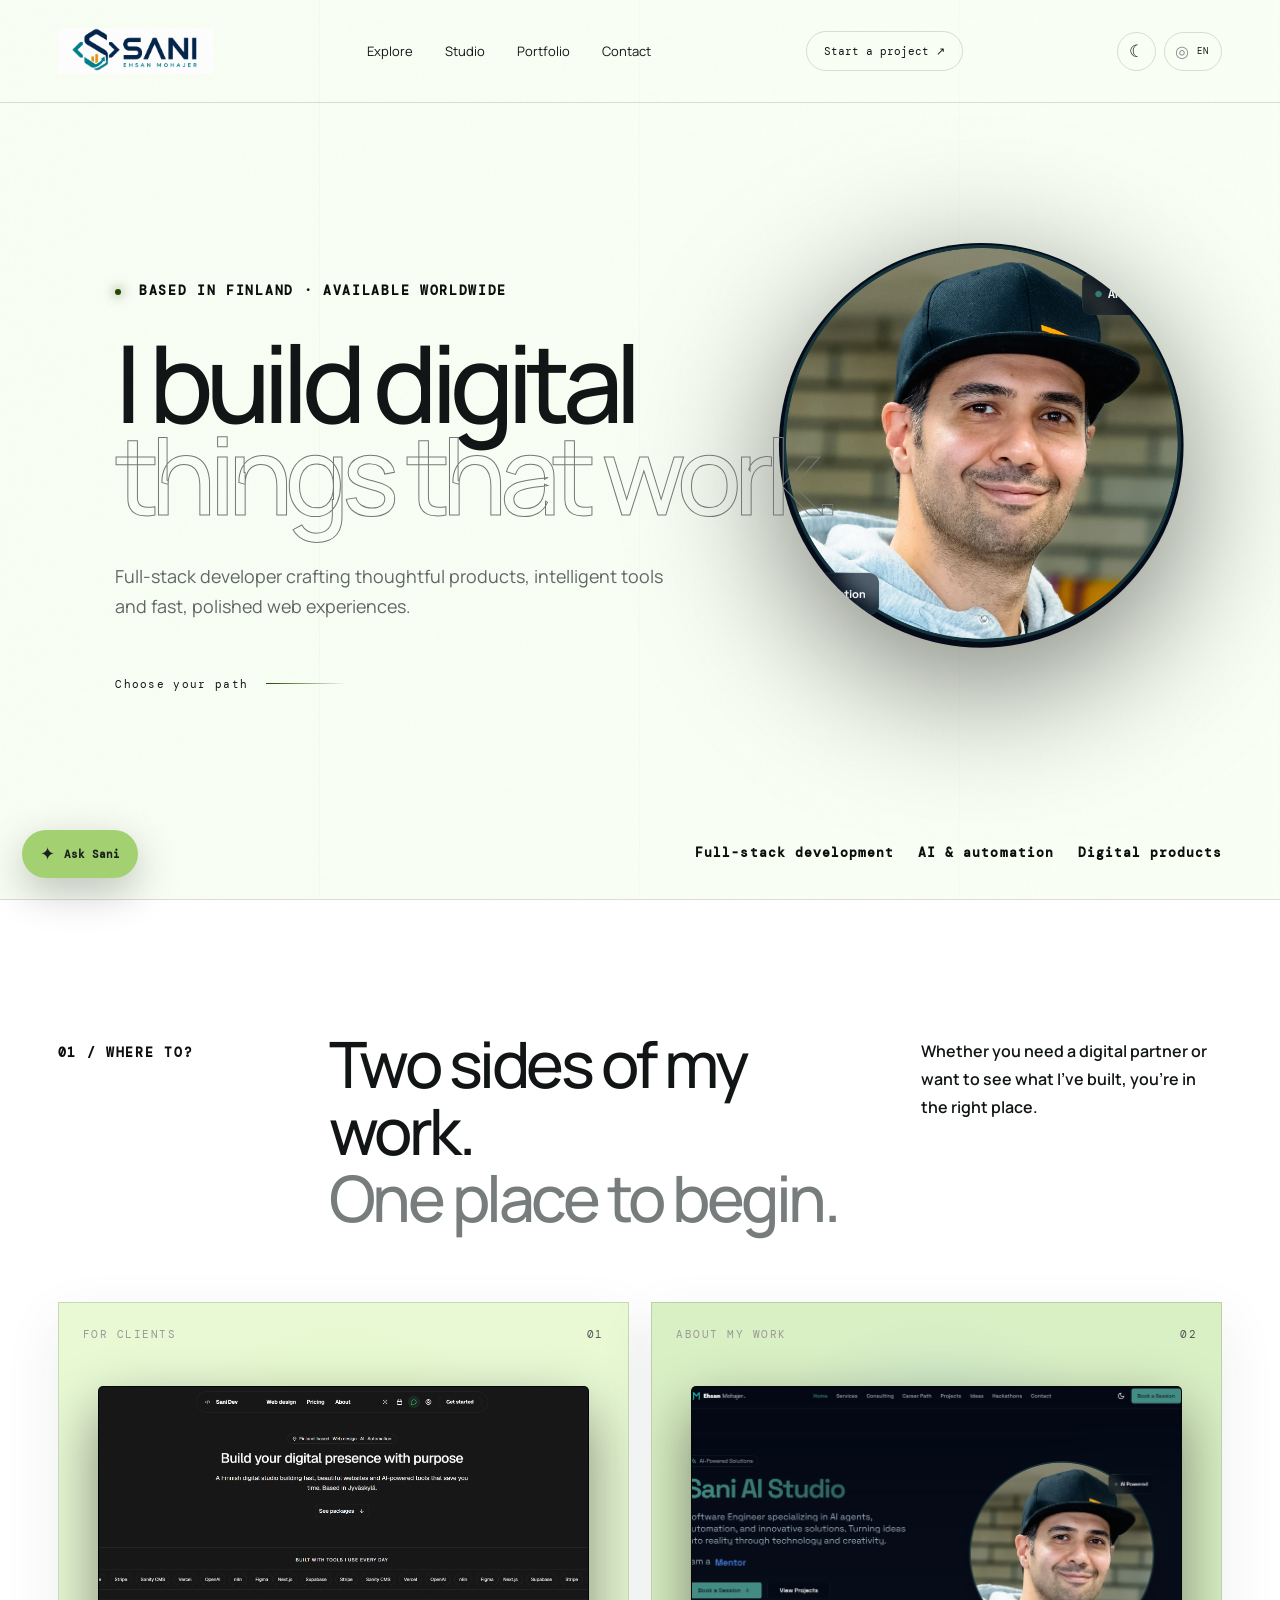
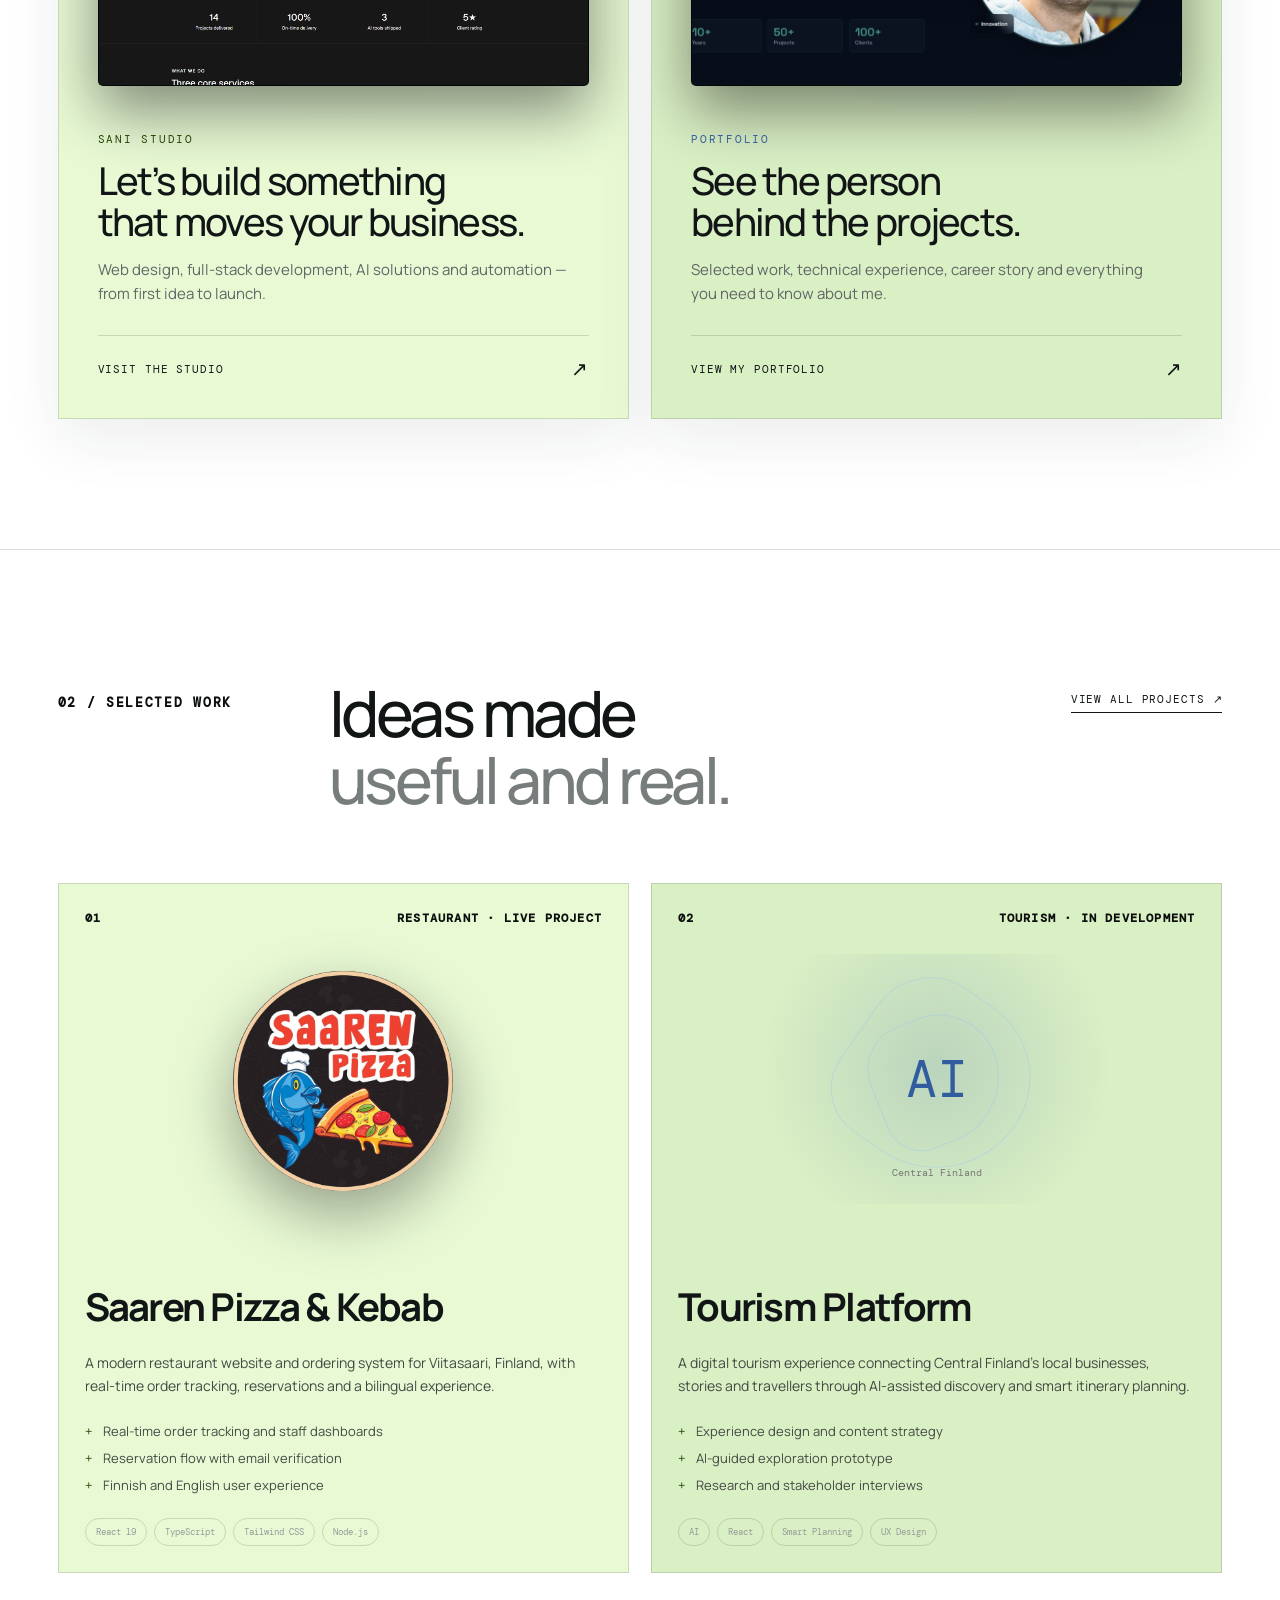
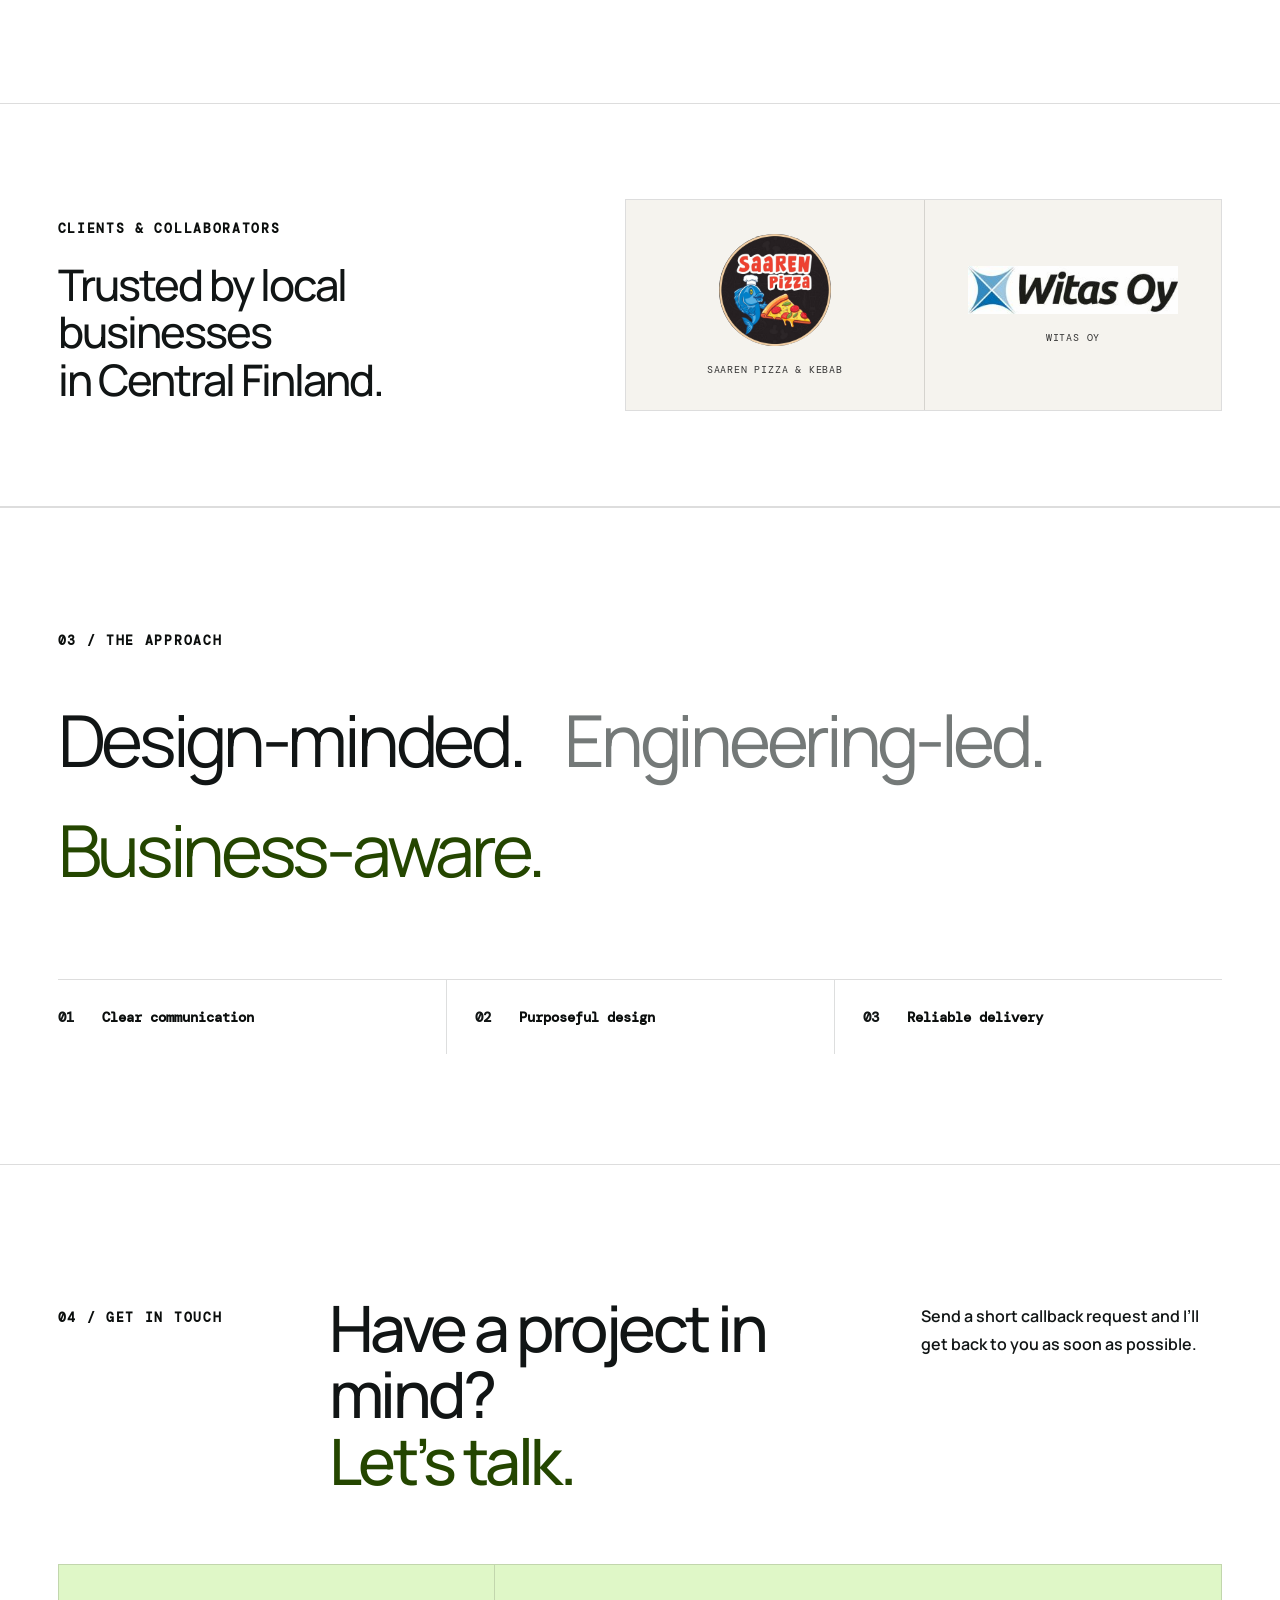
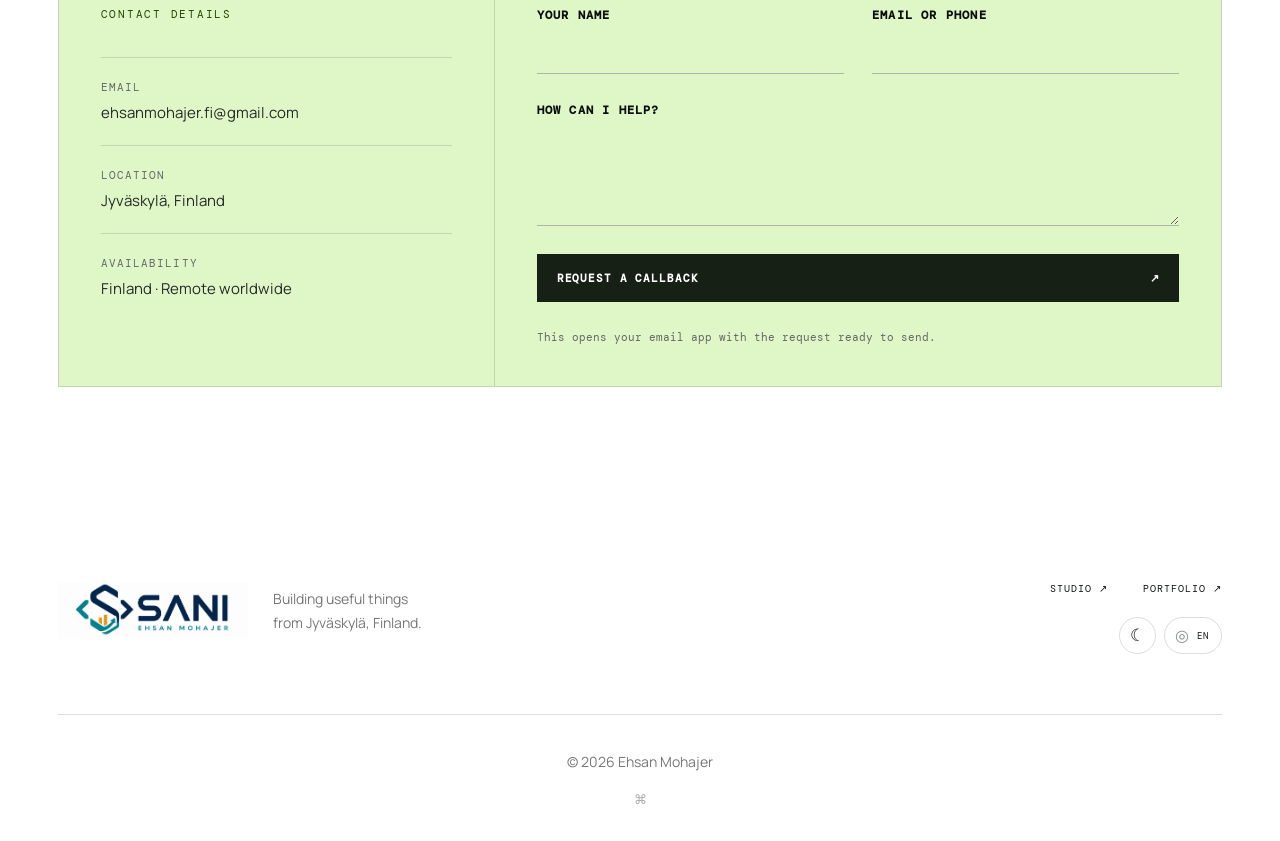
==== commit 18f04f3c: "add go up button and fix color in dark mode" ====
--- a/index.html
+++ b/index.html
@@ -15,12 +15,16 @@
   <link rel="stylesheet" href="language-selector.css">
   <link rel="stylesheet" href="theme.css">
   <link rel="stylesheet" href="proof.css">
+  <link rel="stylesheet" href="logo.css">
+  <link rel="stylesheet" href="assistant.css">
+  <link rel="stylesheet" href="controls-layout.css">
 </head>
 <body>
   <div class="noise" aria-hidden="true"></div>
   <header class="site-header">
     <a class="brand" href="#top" aria-label="Ehsan Mohajer home">
-      <span class="brand-mark">EM</span><span>Ehsan Mohajer</span>
+      <img class="sani-logo sani-logo-dark" src="assets/sani-logo-dark.png" alt="Sani — Ehsan Mohajer">
+      <img class="sani-logo sani-logo-light" src="assets/sani-logo.png" alt="" aria-hidden="true">
     </a>
     <nav aria-label="Main navigation">
       <a href="#choose">Explore</a>
@@ -29,18 +33,10 @@
       <a href="#contact">Contact</a>
     </nav>
     <a class="header-cta" href="https://sanistudio.vercel.app/" target="_blank" rel="noopener">Start a project <span>↗</span></a>
-    <button class="theme-toggle" id="theme-toggle" type="button" aria-label="Switch to light mode" title="Switch color theme">
-      <span class="theme-icon" aria-hidden="true">☼</span>
-    </button>
-    <label class="language-switcher">
-      <span aria-hidden="true">◎</span>
-      <span class="sr-only">Choose language</span>
-      <select id="language-select" aria-label="Choose language">
-        <option value="en">EN</option>
-        <option value="fi">FI</option>
-        <option value="fa">FA</option>
-      </select>
-    </label>
+    <div class="header-tools">
+      <button class="theme-toggle" id="theme-toggle" type="button" aria-label="Switch to light mode" title="Switch color theme"><span class="theme-icon" aria-hidden="true">☼</span></button>
+      <label class="language-switcher"><span aria-hidden="true">◎</span><span class="sr-only">Choose language</span><select class="language-select" id="language-select" aria-label="Choose language"><option value="en">EN</option><option value="fi">FI</option><option value="fa">FA</option></select></label>
+    </div>
   </header>
 
   <main id="top">
@@ -165,11 +161,28 @@
   </main>
 
   <footer>
-    <div><span class="footer-mark">EM</span><p>Building useful things<br>from Jyväskylä, Finland.</p></div>
-    <div class="footer-links"><a href="https://sanistudio.vercel.app/" target="_blank" rel="noopener">Studio ↗</a><a href="https://saniportfolio.vercel.app/" target="_blank" rel="noopener">Portfolio ↗</a></div>
-    <p class="copyright">© <span id="year"></span> Ehsan Mohajer</p>
-    <a class="admin-link" href="https://project-tracker-studio.vercel.app/" target="_blank" rel="noopener nofollow" aria-label="Administrator access" title="Administrator access">⌘</a>
+    <div class="footer-brand"><a href="#top" aria-label="Back to top"><img class="sani-logo sani-logo-dark" src="assets/sani-logo-dark.png" alt="Sani — Ehsan Mohajer"><img class="sani-logo sani-logo-light" src="assets/sani-logo.png" alt="" aria-hidden="true"></a><p>Building useful things<br>from Jyväskylä, Finland.</p></div>
+    <div class="footer-actions">
+      <div class="footer-links"><a href="https://sanistudio.vercel.app/" target="_blank" rel="noopener">Studio ↗</a><a href="https://saniportfolio.vercel.app/" target="_blank" rel="noopener">Portfolio ↗</a></div>
+      <div class="footer-controls" aria-label="Display preferences"><button class="theme-toggle" type="button" aria-label="Switch to light mode" title="Switch color theme"><span class="theme-icon" aria-hidden="true">☼</span></button><label class="language-switcher"><span aria-hidden="true">◎</span><span class="sr-only">Choose language</span><select class="language-select" aria-label="Choose language"><option value="en">EN</option><option value="fi">FI</option><option value="fa">FA</option></select></label></div>
+    </div>
+    <div class="footer-bottom"><p class="copyright">© <span id="year"></span> Ehsan Mohajer</p><a class="admin-link" href="https://project-tracker-studio.vercel.app/" target="_blank" rel="noopener nofollow" aria-label="Administrator access" title="Administrator access">⌘</a></div>
   </footer>
+  <button class="back-to-top" id="back-to-top" type="button" aria-label="Back to top" title="Back to top">↑</button>
+
+  <aside class="site-assistant" id="site-assistant" aria-label="Website assistant">
+    <button class="assistant-launcher" id="assistant-launcher" type="button" aria-expanded="false" aria-controls="assistant-panel">
+      <span aria-hidden="true">✦</span><b>Ask Sani</b>
+    </button>
+    <section class="assistant-panel" id="assistant-panel" hidden>
+      <header><div><span class="assistant-status"></span><strong>Sani Assistant</strong><small>Local website guide</small></div><button id="assistant-close" type="button" aria-label="Close assistant">×</button></header>
+      <div class="assistant-messages" id="assistant-messages" aria-live="polite"></div>
+      <div class="assistant-suggestions" id="assistant-suggestions"></div>
+      <form class="assistant-form" id="assistant-form"><label class="sr-only" for="assistant-input">Ask a question</label><input id="assistant-input" autocomplete="off" maxlength="180" placeholder="Ask about services, projects…"><button type="submit" aria-label="Send question">→</button></form>
+      <p class="assistant-privacy">Runs locally · No messages are stored</p>
+    </section>
+  </aside>
   <script src="script.js"></script>
+  <script src="assistant.js"></script>
 </body>
 </html>
--- a/theme.css
+++ b/theme.css
@@ -17,8 +17,8 @@
 .theme-icon { font-size: 17px; line-height: 1; }
 
 html[data-theme="light"] {
-  --bg: #a9ed68;
-  --surface: #c5f394;
+  --bg: #ffffff;
+  --surface: #cde0ba82;
   --line: rgba(16, 20, 20, .14);
   --text: #111515;
   --muted: #606666;
@@ -27,9 +27,11 @@
 }
 
 html[data-theme="light"] body { background: var(--bg); color: var(--text); }
+.site-header nav { color: #f3f1eb; }
+html[data-theme="light"] .site-header nav { color: #111515; }
 html[data-theme="light"] .noise { opacity: .018; }
 html[data-theme="light"] .hero::before {
-  background: linear-gradient(90deg, rgba(169,237,104,.08), rgba(169,237,104,.78)), repeating-linear-gradient(90deg, transparent 0, transparent calc(25% - 1px), rgba(0,0,0,.055) 25%);
+  background: linear-gradient(90deg, rgba(169,237,104,.08), rgba(248,255,241,.78)), repeating-linear-gradient(90deg, transparent 0, transparent calc(25% - 1px), rgba(0,0,0,.055) 25%);
 }
 html[data-theme="light"] .hero h1 em { -webkit-text-stroke-color: #747978; }
 html[data-theme="light"] .hero-text,
@@ -56,3 +58,55 @@
 @media (max-width: 800px) {
   .theme-toggle { width: 35px; height: 35px; flex-basis: 35px; }
 }
+
+/* High-contrast supporting text in light mode */
+html[data-theme="light"] .eyebrow,
+html[data-theme="light"] .kicker,
+html[data-theme="light"] .hero-meta,
+html[data-theme="light"] .section-intro > p:last-child,
+html[data-theme="light"] .work-index,
+html[data-theme="light"] .principles p,
+html[data-theme="light"] .contact-heading > p:last-child,
+html[data-theme="light"] .form-field label {
+  color: #0b0e0d;
+  font-weight: 600;
+}
+
+html[data-theme="light"] .eyebrow,
+html[data-theme="light"] .kicker {
+  font-size: 13px;
+}
+
+html[data-theme="light"] .hero-meta {
+  font-size: 13px;
+}
+
+html[data-theme="light"] .section-intro > p:last-child,
+html[data-theme="light"] .contact-heading > p:last-child {
+  color: #111515;
+  font-size: 16px;
+}
+
+html[data-theme="light"] .work-index {
+  font-size: 12px;
+}
+
+html[data-theme="light"] .principles p {
+  font-size: 14px;
+}
+
+html[data-theme="light"] .principles b {
+  color: #111515;
+}
+
+html[data-theme="light"] .form-field label {
+  font-size: 12px;
+}
+
+@media (max-width: 800px) {
+  html[data-theme="light"] .eyebrow,
+  html[data-theme="light"] .kicker { font-size: 12px; }
+  html[data-theme="light"] .section-intro > p:last-child,
+  html[data-theme="light"] .contact-heading > p:last-child { font-size: 15px; }
+  html[data-theme="light"] .work-index { font-size: 11px; }
+}
--- a/logo.css
+++ b/logo.css
@@ -0,0 +1,15 @@
+.brand { overflow: hidden; }
+.sani-logo { display: block; width: 155px; height: 46px; object-fit: cover; object-position: center; }
+.sani-logo-light { display: none; }
+html[data-theme="light"] .sani-logo-dark { display: none; }
+html[data-theme="light"] .sani-logo-light { display: block; }
+
+.footer-brand { display: flex; align-items: center !important; gap: 25px !important; }
+.footer-brand > a { display: block; overflow: hidden; }
+.footer-brand .sani-logo { width: 190px; height: 57px; }
+
+@media (max-width: 800px) {
+  .sani-logo { width: 112px; height: 34px; }
+  .footer-brand { align-items: flex-start !important; flex-direction: column; }
+  .footer-brand .sani-logo { width: 160px; height: 48px; }
+}
--- a/assistant.css
+++ b/assistant.css
@@ -0,0 +1,2 @@
+.back-to-top{position:fixed;z-index:30;right:22px;bottom:22px;width:46px;height:46px;border:1px solid var(--line);border-radius:50%;background:var(--surface);color:var(--text);font-size:20px;cursor:pointer;opacity:0;visibility:hidden;transform:translateY(8px);transition:.25s;box-shadow:0 12px 35px rgba(0,0,0,.18)}.back-to-top.visible{opacity:1;visibility:visible;transform:none}.back-to-top:hover{background:var(--lime);color:#0a0d0b}.site-assistant{position:fixed;z-index:40;left:22px;bottom:22px}.assistant-launcher{height:48px;display:flex;align-items:center;gap:9px;padding:0 18px;border:0;border-radius:99px;background:var(--lime);color:#0a0d0b;font:11px var(--mono);cursor:pointer;box-shadow:0 14px 40px rgba(0,0,0,.24)}.assistant-launcher>span{font-size:18px}.assistant-panel{position:absolute;left:0;bottom:60px;width:min(380px,calc(100vw - 28px));height:min(590px,calc(100vh - 110px));border:1px solid var(--line);background:var(--surface);color:var(--text);box-shadow:0 28px 80px rgba(0,0,0,.35);border-radius:18px;overflow:hidden}.assistant-panel[hidden]{display:none}.assistant-panel header{height:70px;padding:15px 17px;border-bottom:1px solid var(--line);display:flex;align-items:center;justify-content:space-between}.assistant-panel header>div{display:grid;grid-template-columns:10px 1fr;column-gap:9px}.assistant-panel header strong{font-size:13px}.assistant-panel header small{grid-column:2;color:var(--muted);font:9px var(--mono);margin-top:3px}.assistant-status{width:8px;height:8px;border-radius:50%;background:var(--lime);box-shadow:0 0 10px var(--lime);margin-top:4px}.assistant-panel header button{border:0;background:transparent;color:var(--text);font-size:24px;cursor:pointer}.assistant-messages{height:calc(100% - 205px);padding:18px;overflow-y:auto;display:flex;flex-direction:column;gap:12px}.assistant-message{max-width:88%;padding:11px 13px;border-radius:13px;font-size:13px;line-height:1.55}.assistant-message.bot{align-self:flex-start;background:rgba(127,127,127,.12);border-bottom-left-radius:3px}.assistant-message.user{align-self:flex-end;background:var(--lime);color:#10140f;border-bottom-right-radius:3px}.assistant-message a{display:inline-block;margin-top:8px;font:10px var(--mono);border-bottom:1px solid}.assistant-suggestions{height:52px;padding:6px 14px;display:flex;gap:7px;overflow-x:auto}.assistant-suggestions button{flex:0 0 auto;border:1px solid var(--line);border-radius:99px;background:transparent;color:var(--text);padding:7px 10px;font:9px var(--mono);cursor:pointer}.assistant-suggestions button:hover{border-color:var(--lime)}.assistant-form{height:50px;margin:0 14px;display:flex;border:1px solid var(--line);border-radius:10px;overflow:hidden}.assistant-form input{min-width:0;flex:1;border:0;background:transparent;color:var(--text);padding:0 13px;font:12px var(--sans);outline:0}.assistant-form button{width:44px;border:0;background:var(--lime);color:#0b0e0c;font-size:18px;cursor:pointer}.assistant-privacy{text-align:center;color:var(--muted);font:8px var(--mono);margin:7px 0 0}html[data-theme="light"] .assistant-panel{background:#fff}html[data-theme="light"] .assistant-message.bot{background:#edf3e8}html[dir="rtl"] .site-assistant{left:auto;right:22px}html[dir="rtl"] .back-to-top{right:auto;left:22px}html[dir="rtl"] .assistant-panel{left:auto;right:0}html[dir="rtl"] .assistant-message.bot{align-self:flex-end;border-radius:13px 13px 3px 13px}html[dir="rtl"] .assistant-message.user{align-self:flex-start;border-radius:13px 13px 13px 3px}
+@media(max-width:800px){.site-assistant{left:14px;bottom:14px}.back-to-top{right:14px;bottom:14px}.assistant-launcher{width:48px;padding:0;justify-content:center}.assistant-launcher b{display:none}.assistant-panel{bottom:58px}html[dir="rtl"] .site-assistant{right:14px}html[dir="rtl"] .back-to-top{left:14px}}
--- a/controls-layout.css
+++ b/controls-layout.css
@@ -0,0 +1,3 @@
+.header-tools,.footer-controls{display:flex;align-items:center;gap:8px}footer{grid-template-columns:1fr auto}.footer-actions{display:flex;flex-direction:column;align-items:flex-end;gap:22px}.footer-controls{justify-content:flex-end}.footer-bottom{grid-column:1/-1;display:flex;flex-direction:column;align-items:center;gap:12px;padding-top:35px;border-top:1px solid var(--line)}.footer-bottom .copyright{grid-column:auto;padding-top:0;border-top:0;text-align:center}.footer-bottom .admin-link{position:static;right:auto;bottom:auto;display:block;line-height:1;padding:7px;color:#4d5353}.footer-bottom .admin-link:hover{color:var(--text)}.footer-controls .language-switcher,.footer-controls .theme-toggle{height:37px}.footer-controls .theme-toggle{width:37px;flex-basis:37px}
+html[data-theme="light"] .assistant-launcher,html[data-theme="light"] .assistant-panel,html[data-theme="light"] .assistant-form button{background:#a3d172;color:#1c211d}html[data-theme="light"] .assistant-panel header,html[data-theme="light"] .assistant-panel header button,html[data-theme="light"] .assistant-form input,html[data-theme="light"] .assistant-suggestions button{color:#1c211d}html[data-theme="light"] .assistant-message.bot{background:rgba(255,255,255,.42);color:#1c211d}html[data-theme="light"] .assistant-message.user{background:#1c211d;color:#f7fff1}html[data-theme="light"] .assistant-privacy,html[data-theme="light"] .assistant-panel header small{color:#344036}
+@media(max-width:800px){.header-tools{gap:5px}footer{grid-template-columns:1fr}.footer-actions{align-items:flex-start}.footer-controls{justify-content:flex-start}.footer-bottom{width:100%}.footer-controls .language-switcher>span:first-child{display:block}}
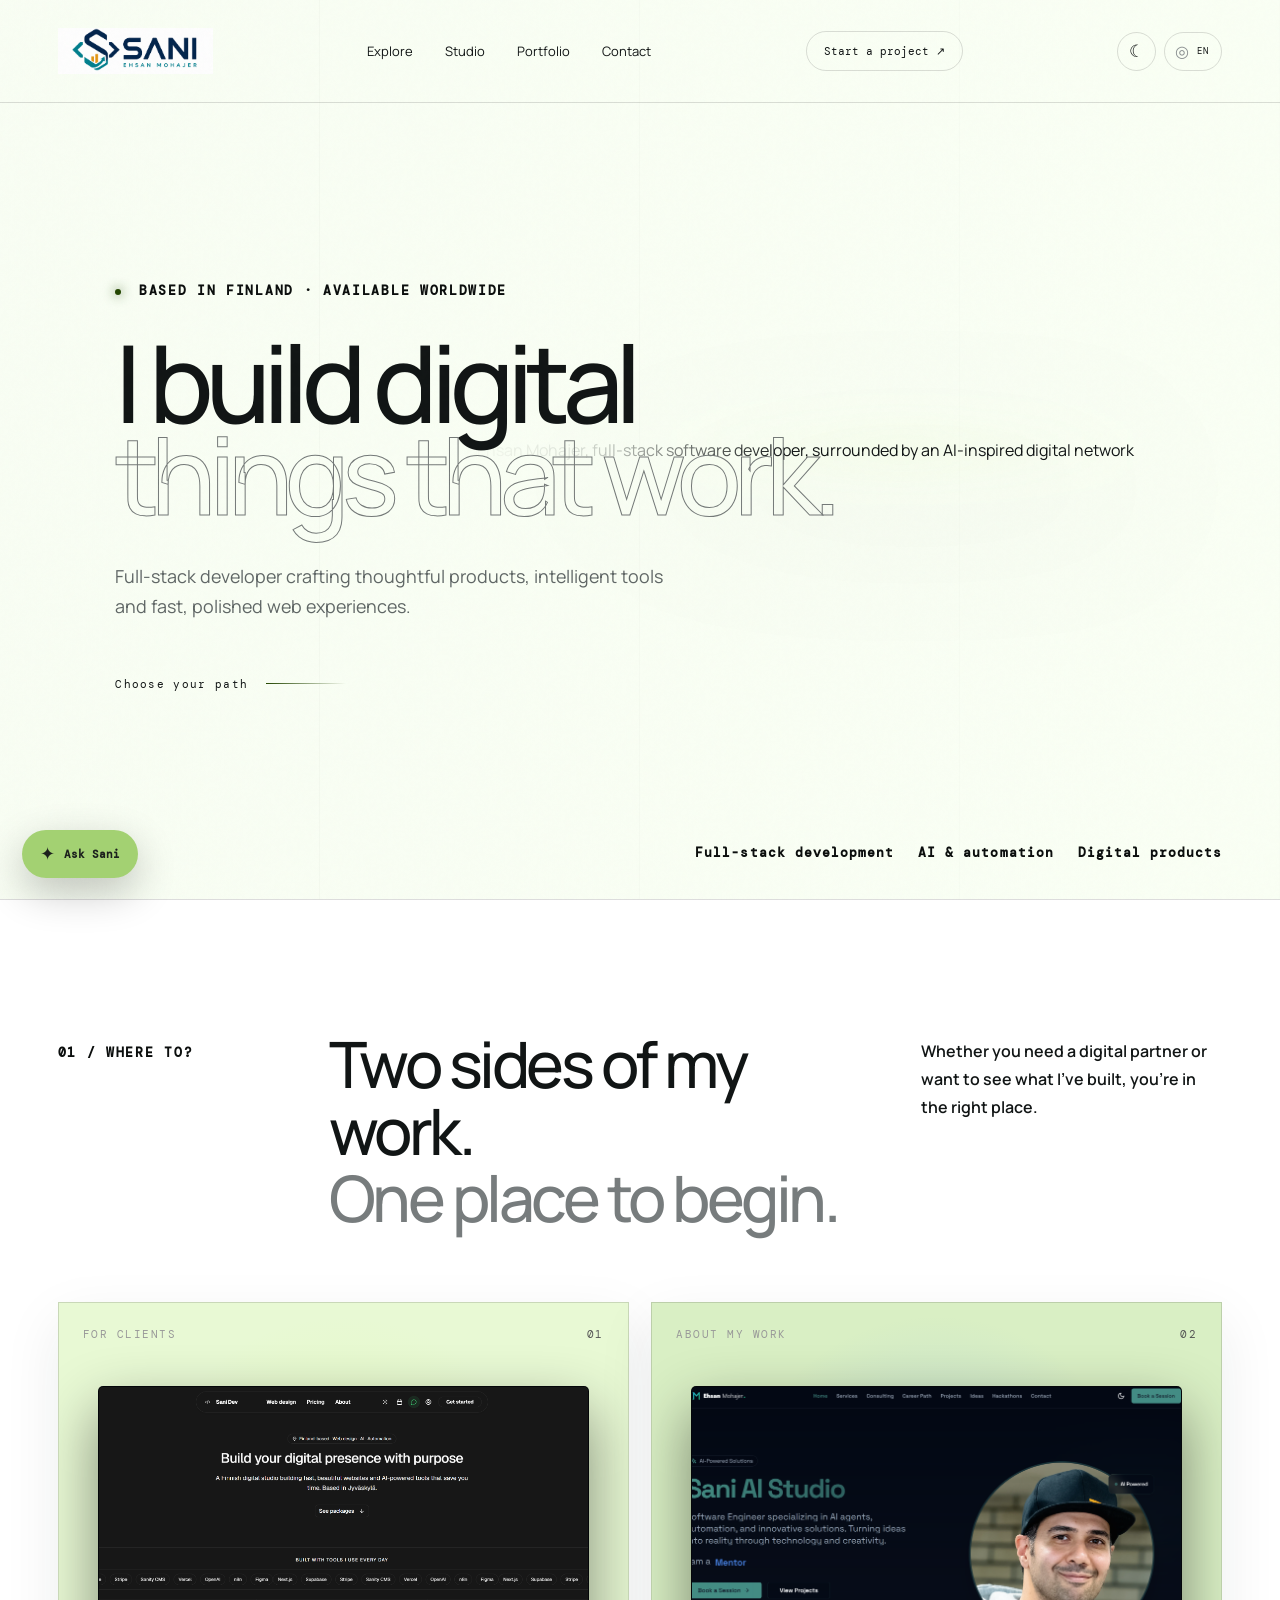
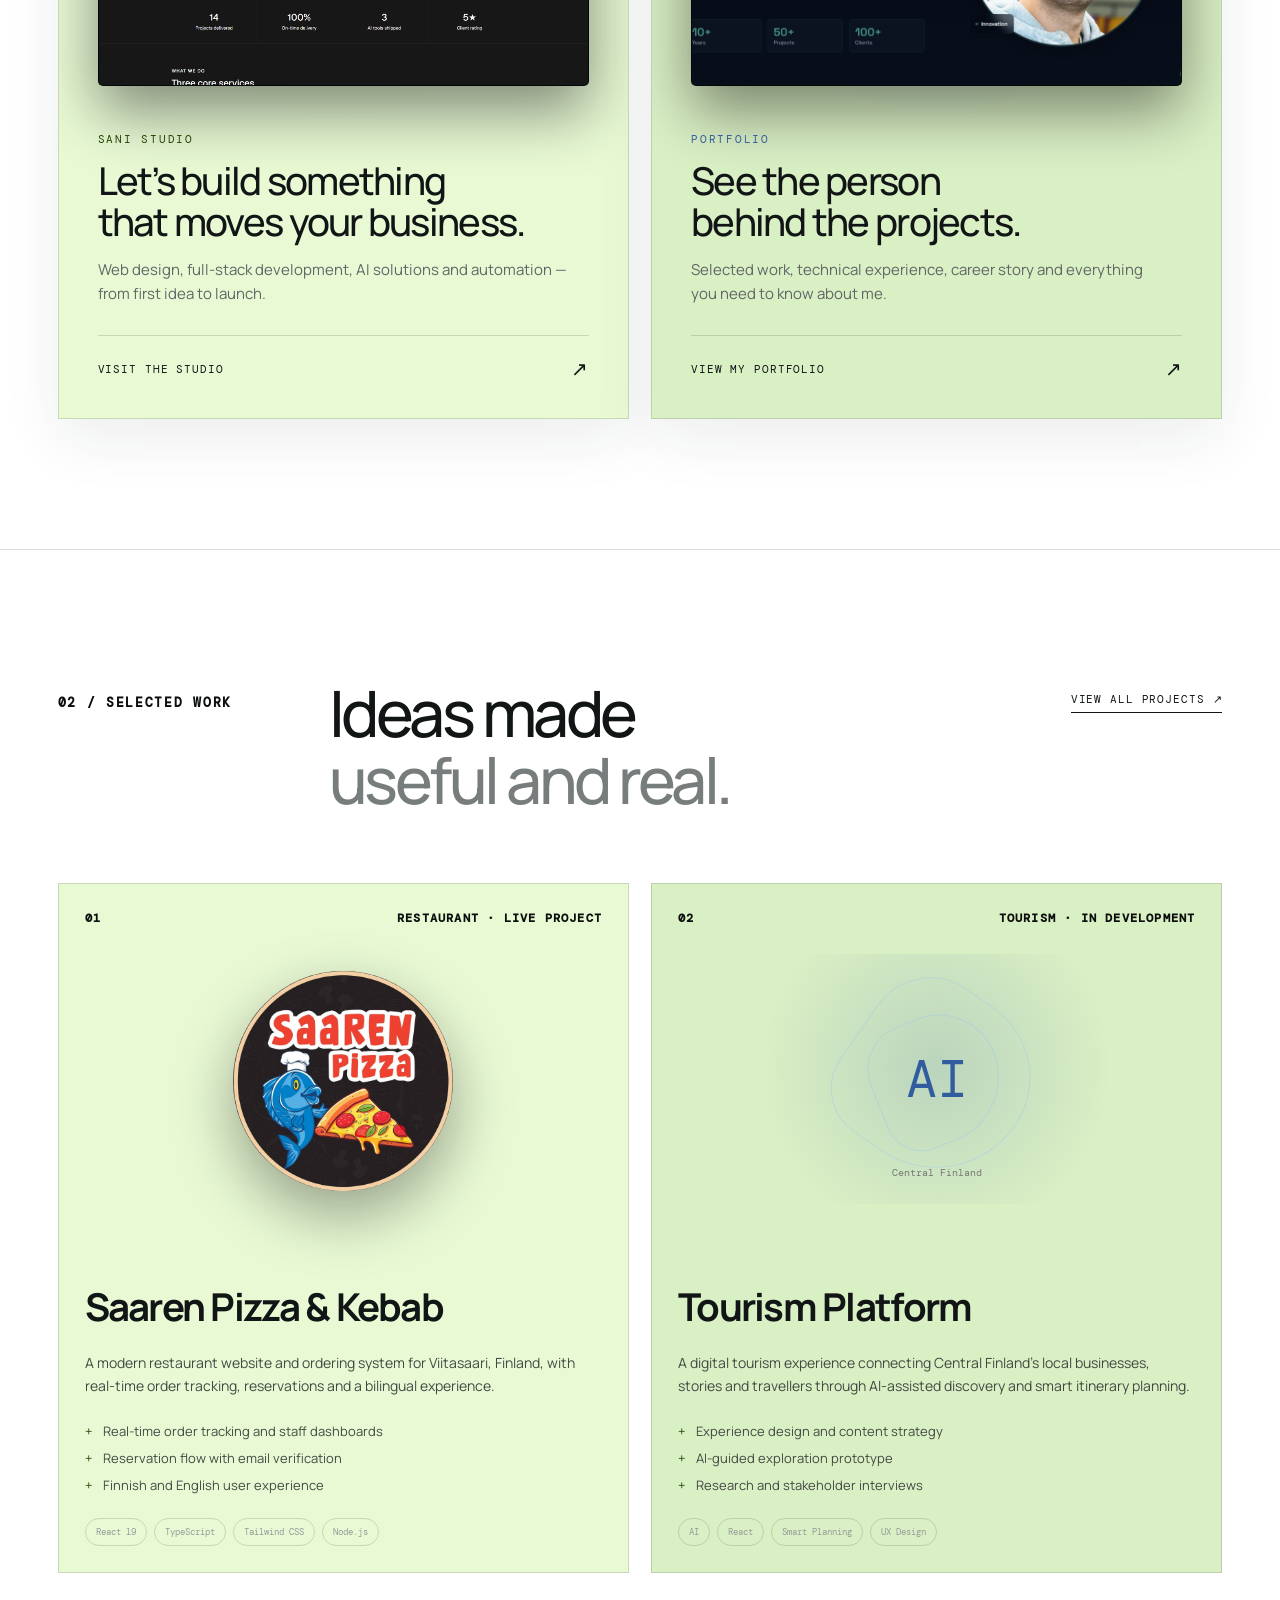
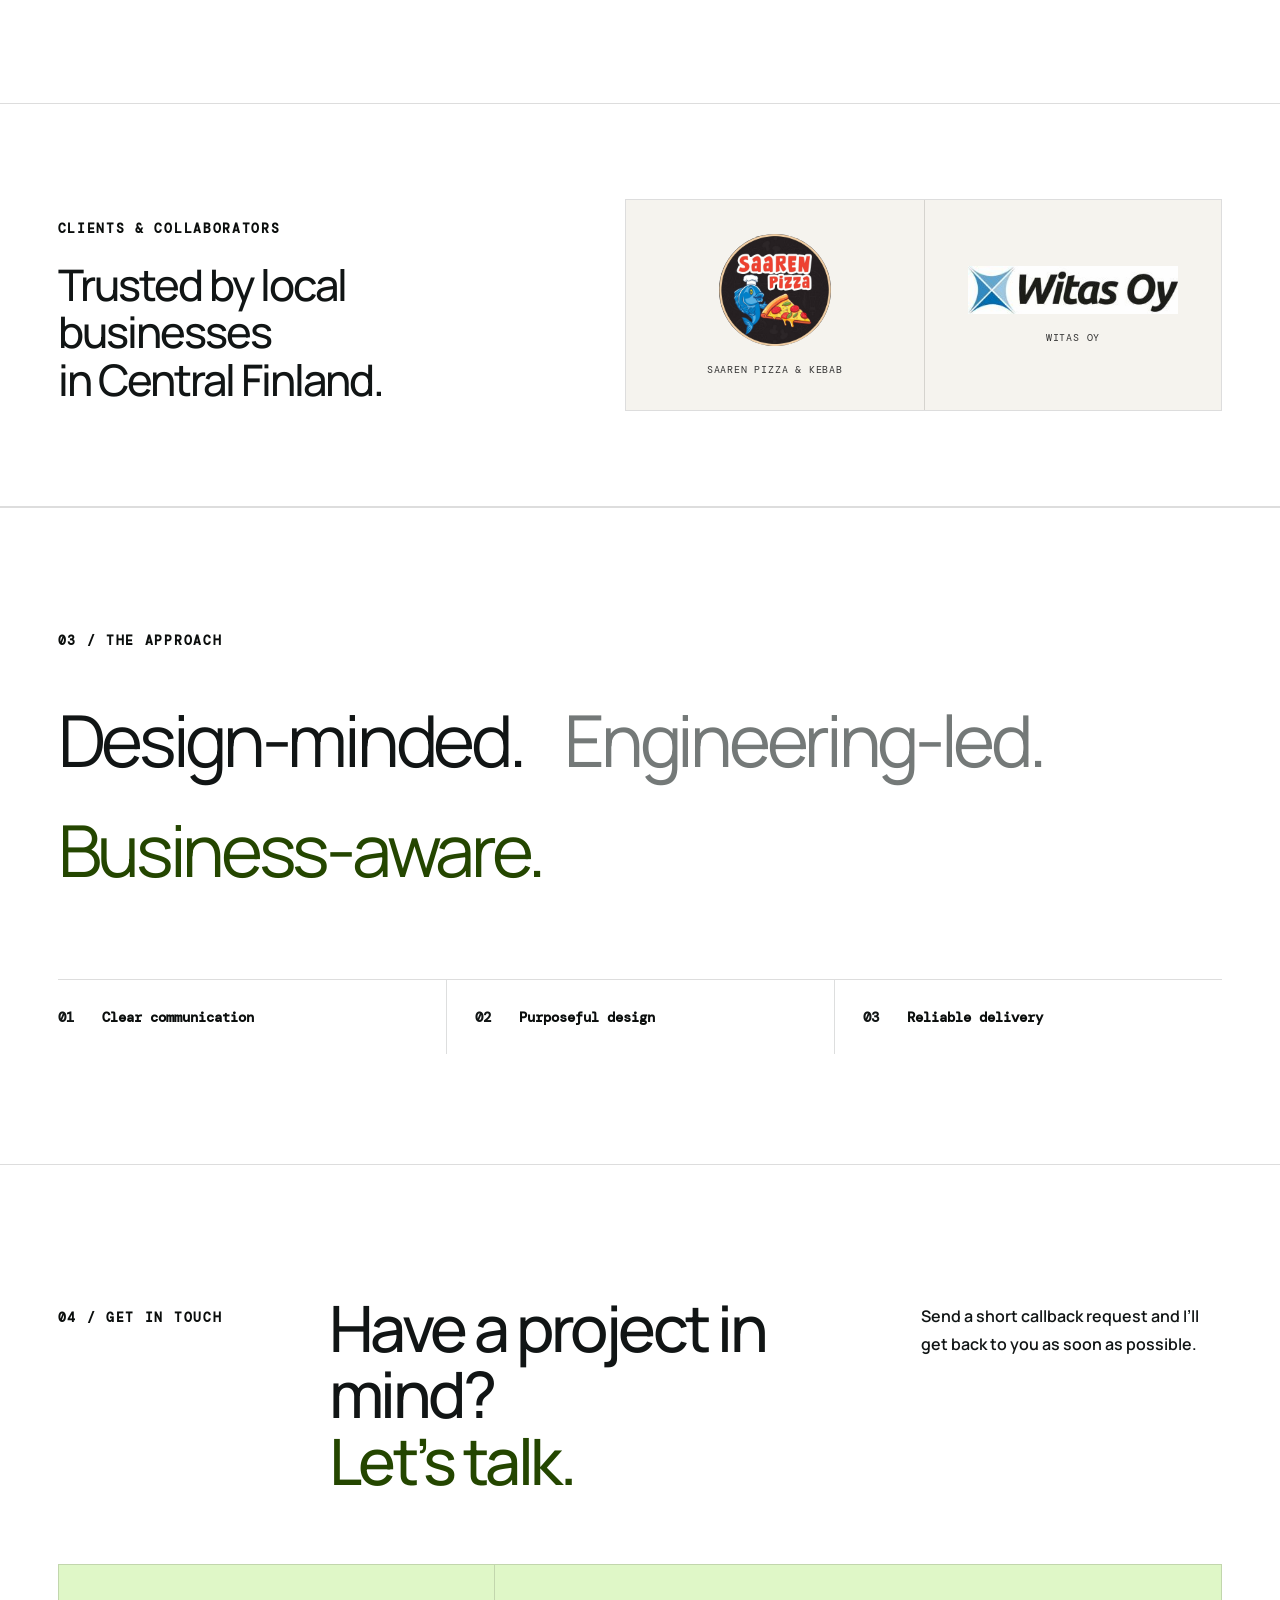
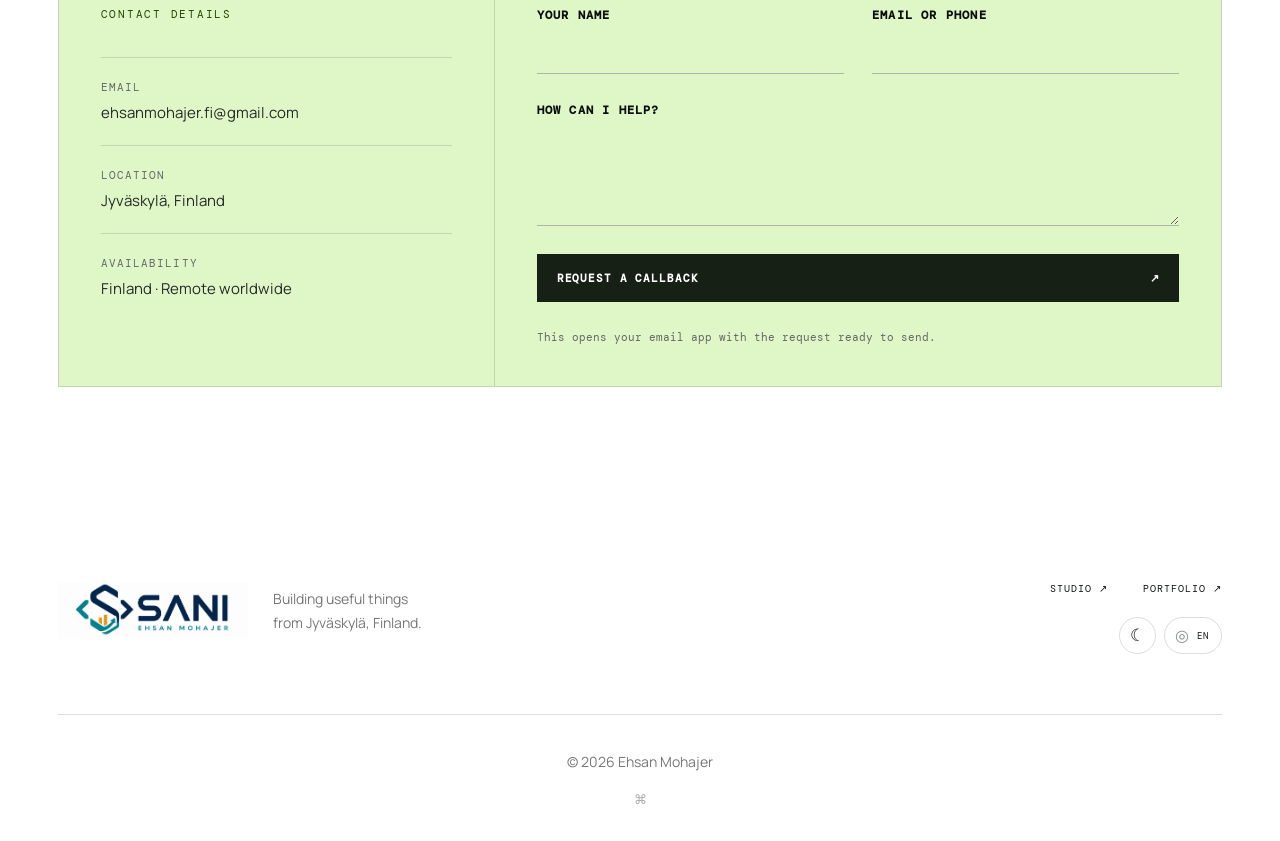
==== commit 4edbd61d: "add contact form and ask sani assistant button plus new header picture" ====
--- a/index.html
+++ b/index.html
@@ -5,7 +5,7 @@
   <meta name="viewport" content="width=device-width, initial-scale=1">
   <meta name="theme-color" content="#080b0f">
   <meta name="description" content="Ehsan Mohajer — full-stack software developer and founder of Sani Studio in Finland.">
-  <title>Ehsan Mohajer — Full-stack developer</title>
+  <title>Sani Portal — Ehsan Mohajer</title>
   <link rel="preconnect" href="https://fonts.googleapis.com">
   <link rel="preconnect" href="https://fonts.gstatic.com" crossorigin>
   <link href="https://fonts.googleapis.com/css2?family=DM+Mono:wght@400;500&family=Manrope:wght@400;500;600;700&display=swap" rel="stylesheet">
@@ -18,6 +18,7 @@
   <link rel="stylesheet" href="logo.css">
   <link rel="stylesheet" href="assistant.css">
   <link rel="stylesheet" href="controls-layout.css">
+  <link rel="stylesheet" href="assistant-motion.css">
 </head>
 <body>
   <div class="noise" aria-hidden="true"></div>
@@ -30,7 +31,7 @@
       <a href="#choose">Explore</a>
       <a href="https://sanistudio.vercel.app/" target="_blank" rel="noopener">Studio</a>
       <a href="https://saniportfolio.vercel.app/" target="_blank" rel="noopener">Portfolio</a>
-      <a href="#contact">Contact</a>
+      <a href="contact.html">Contact</a>
     </nav>
     <a class="header-cta" href="https://sanistudio.vercel.app/" target="_blank" rel="noopener">Start a project <span>↗</span></a>
     <div class="header-tools">
@@ -43,7 +44,7 @@
     <section class="hero" aria-labelledby="hero-title">
       <div class="hero-portrait reveal">
         <div class="portrait-halo" aria-hidden="true"></div>
-        <img src="assets/ehsan-mohajer.png" alt="Ehsan Mohajer, full-stack software developer">
+        <img src="assets/ehsan-ai-hero.png" alt="Ehsan Mohajer, full-stack software developer, surrounded by an AI-inspired digital network">
       </div>
       <div class="hero-copy reveal">
         <p class="eyebrow"><span class="status-dot"></span> Based in Finland · Available worldwide</p>
--- a/portrait.css
+++ b/portrait.css
@@ -1,8 +1,8 @@
 .hero-portrait {
   position: absolute;
   z-index: 1;
-  width: min(38vw, 560px);
-  right: 4vw;
+  width: min(69vw, 1120px);
+  right: -5vw;
   top: 50%;
   transform: translateY(-47%);
   filter: drop-shadow(0 35px 70px rgba(0, 0, 0, .5));
@@ -15,7 +15,10 @@
   height: auto;
   position: relative;
   z-index: 1;
-  clip-path: circle(40.7% at 49.1% 49.2%);
+  clip-path: none;
+  border-radius: 18px;
+  -webkit-mask-image: linear-gradient(90deg, transparent 0%, rgba(0,0,0,.12) 13%, #000 37%);
+  mask-image: linear-gradient(90deg, transparent 0%, rgba(0,0,0,.12) 13%, #000 37%);
 }
 .portrait-halo {
   position: absolute;
@@ -31,7 +34,8 @@
 @media (max-width: 800px) {
   .hero { padding: 115px 22px 76px; min-height: 940px; }
   .hero-copy { padding-top: 390px; }
-  .hero-portrait { width: min(78vw, 430px); right: -1vw; top: 105px; transform: none; }
+  .hero-portrait { width: 125vw; right: -54vw; top: 105px; transform: none; }
+  .hero-portrait img { min-height: 380px; object-fit: cover; object-position: 66% center; -webkit-mask-image:linear-gradient(180deg,#000 70%,transparent);mask-image:linear-gradient(180deg,#000 70%,transparent); }
   .hero-portrait.visible { transform: none; }
 }
 
--- a/logo.css
+++ b/logo.css
@@ -1,6 +1,7 @@
 .brand { overflow: hidden; }
 .sani-logo { display: block; width: 155px; height: 46px; object-fit: cover; object-position: center; }
 .sani-logo-light { display: none; }
+.sani-logo-dark { mix-blend-mode: screen; }
 html[data-theme="light"] .sani-logo-dark { display: none; }
 html[data-theme="light"] .sani-logo-light { display: block; }
 
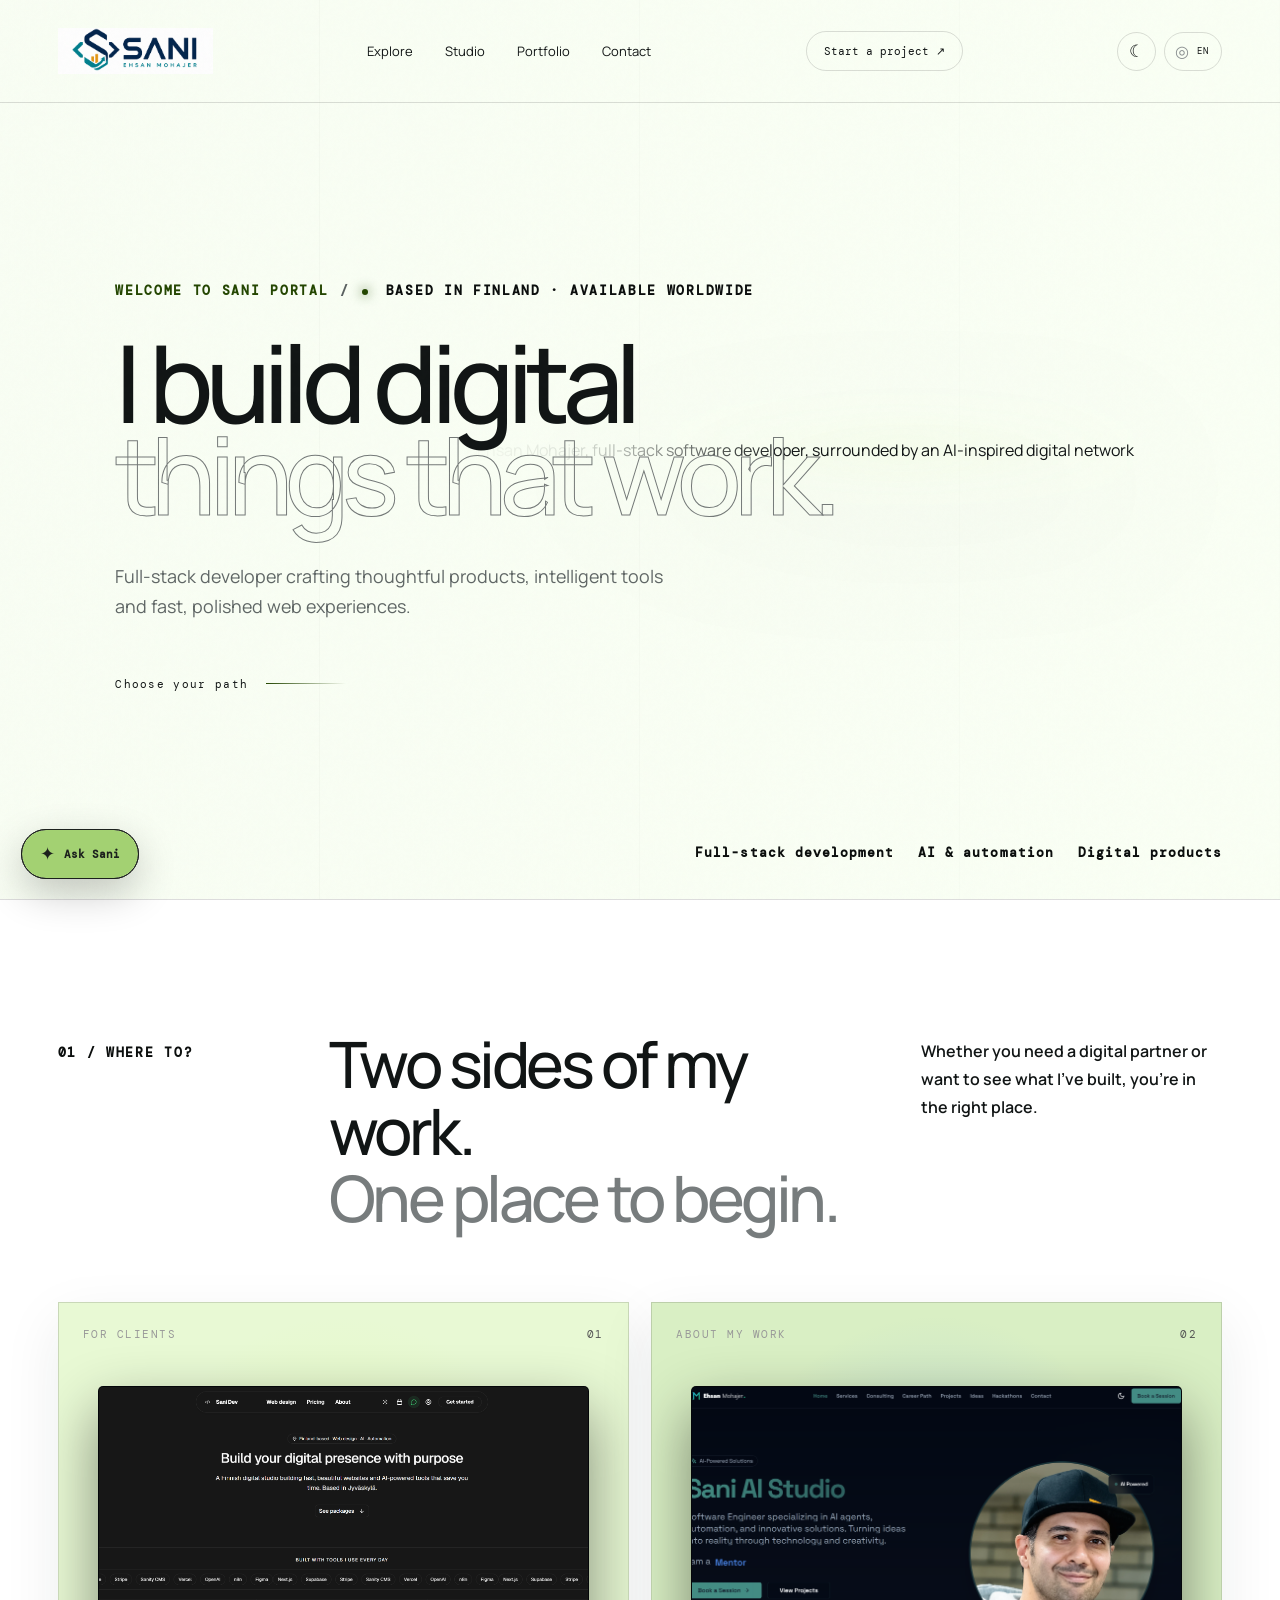
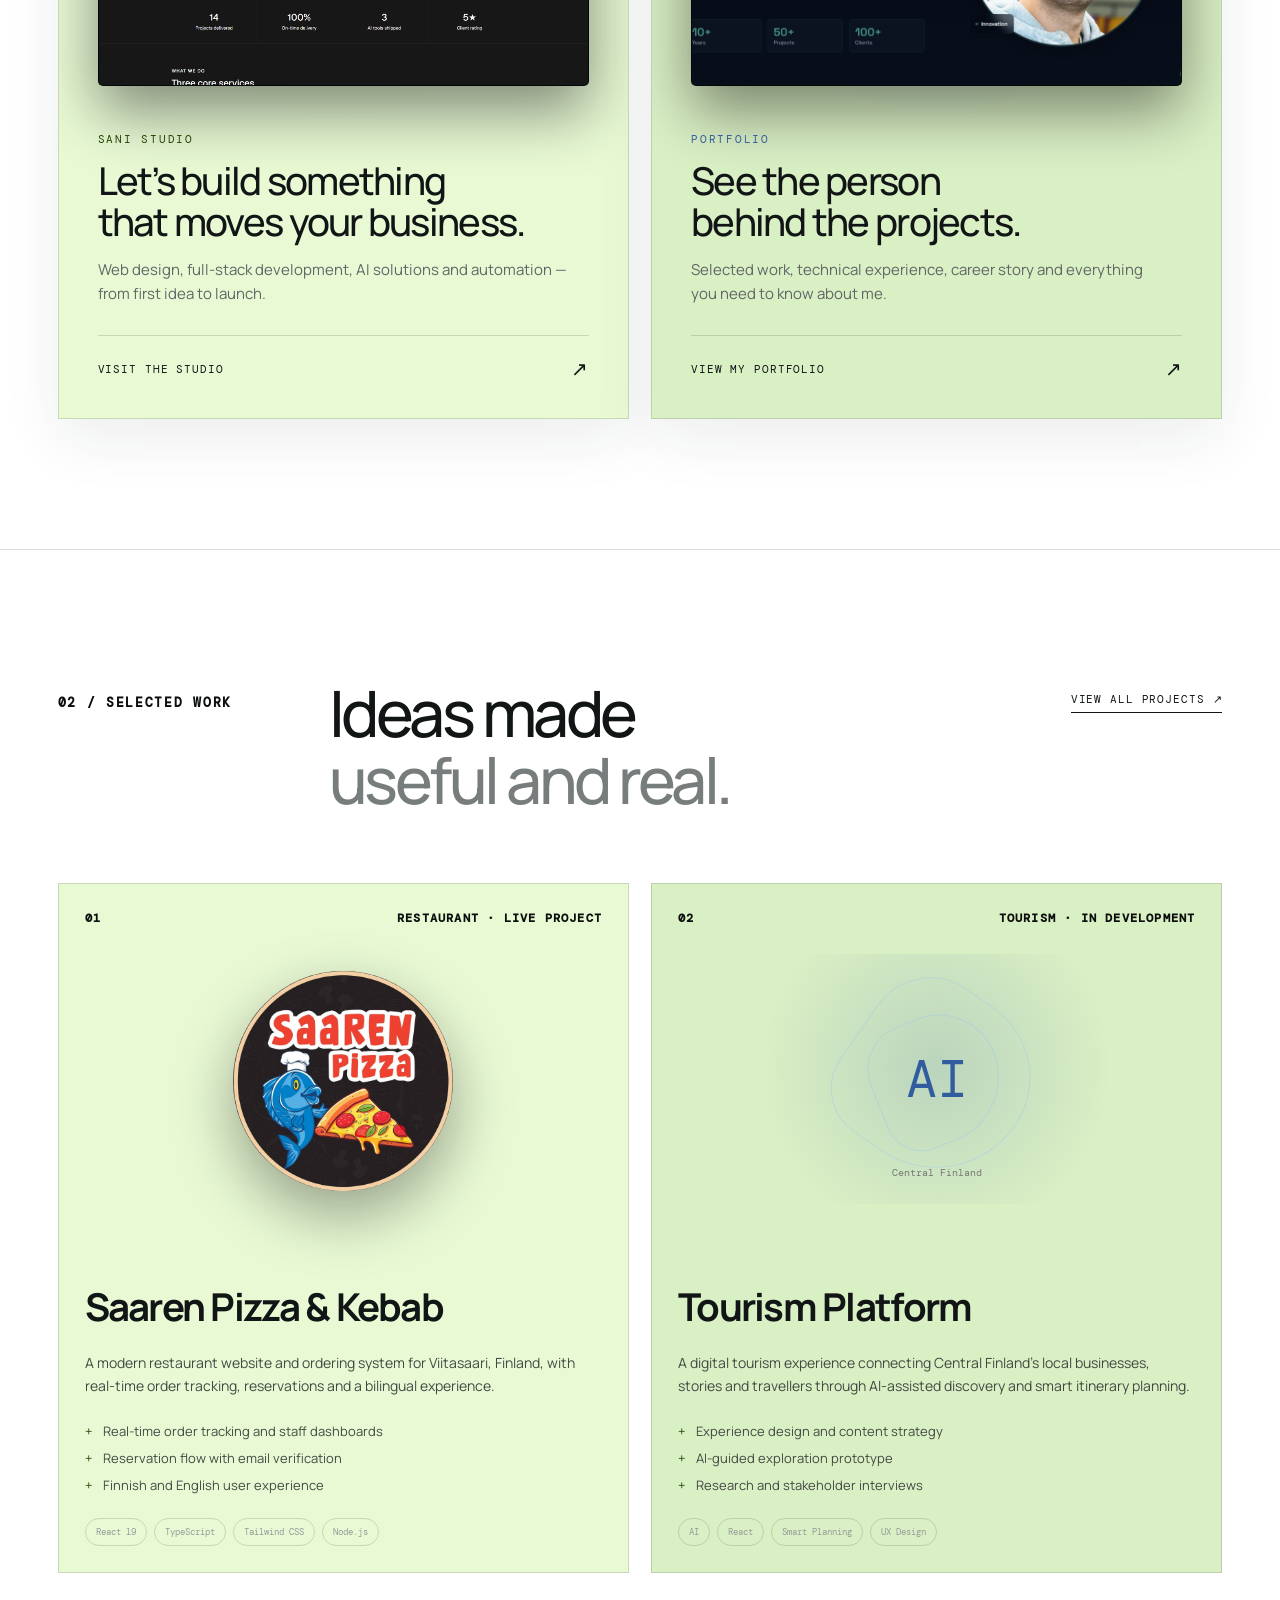
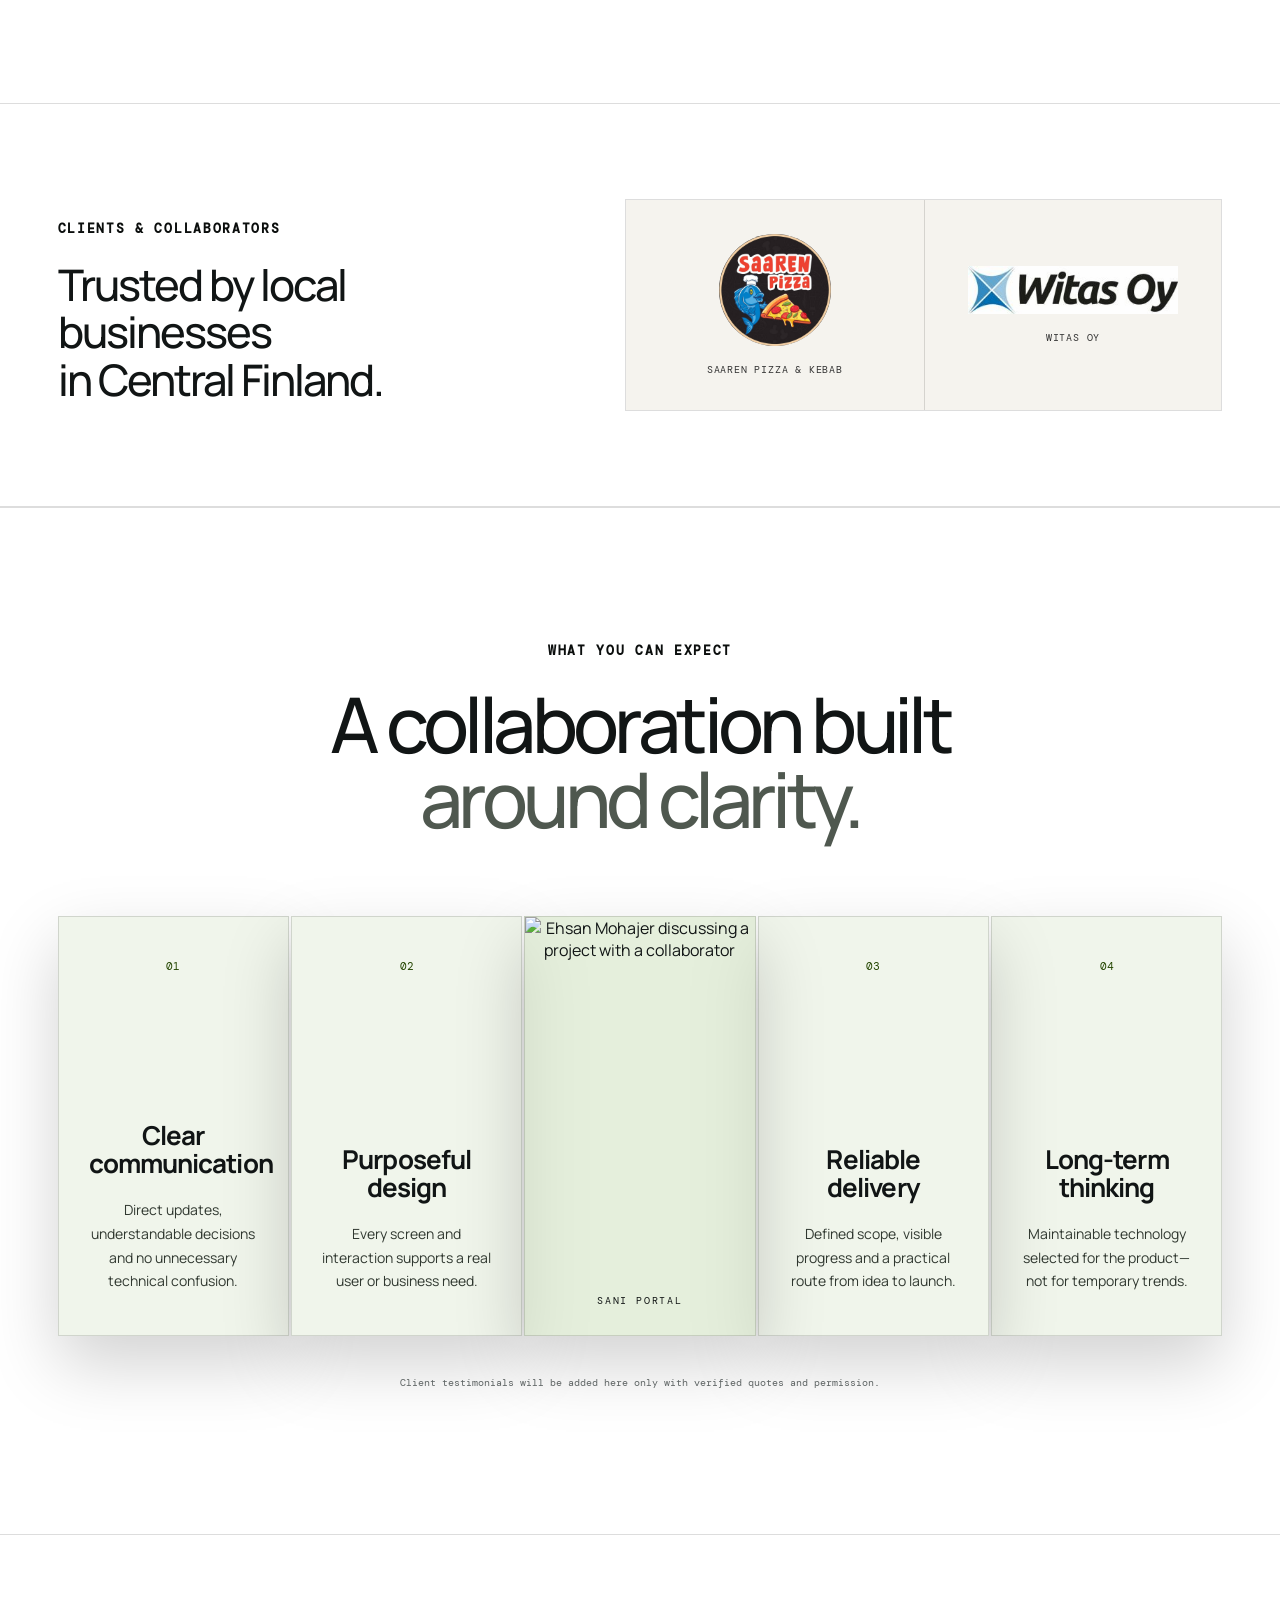
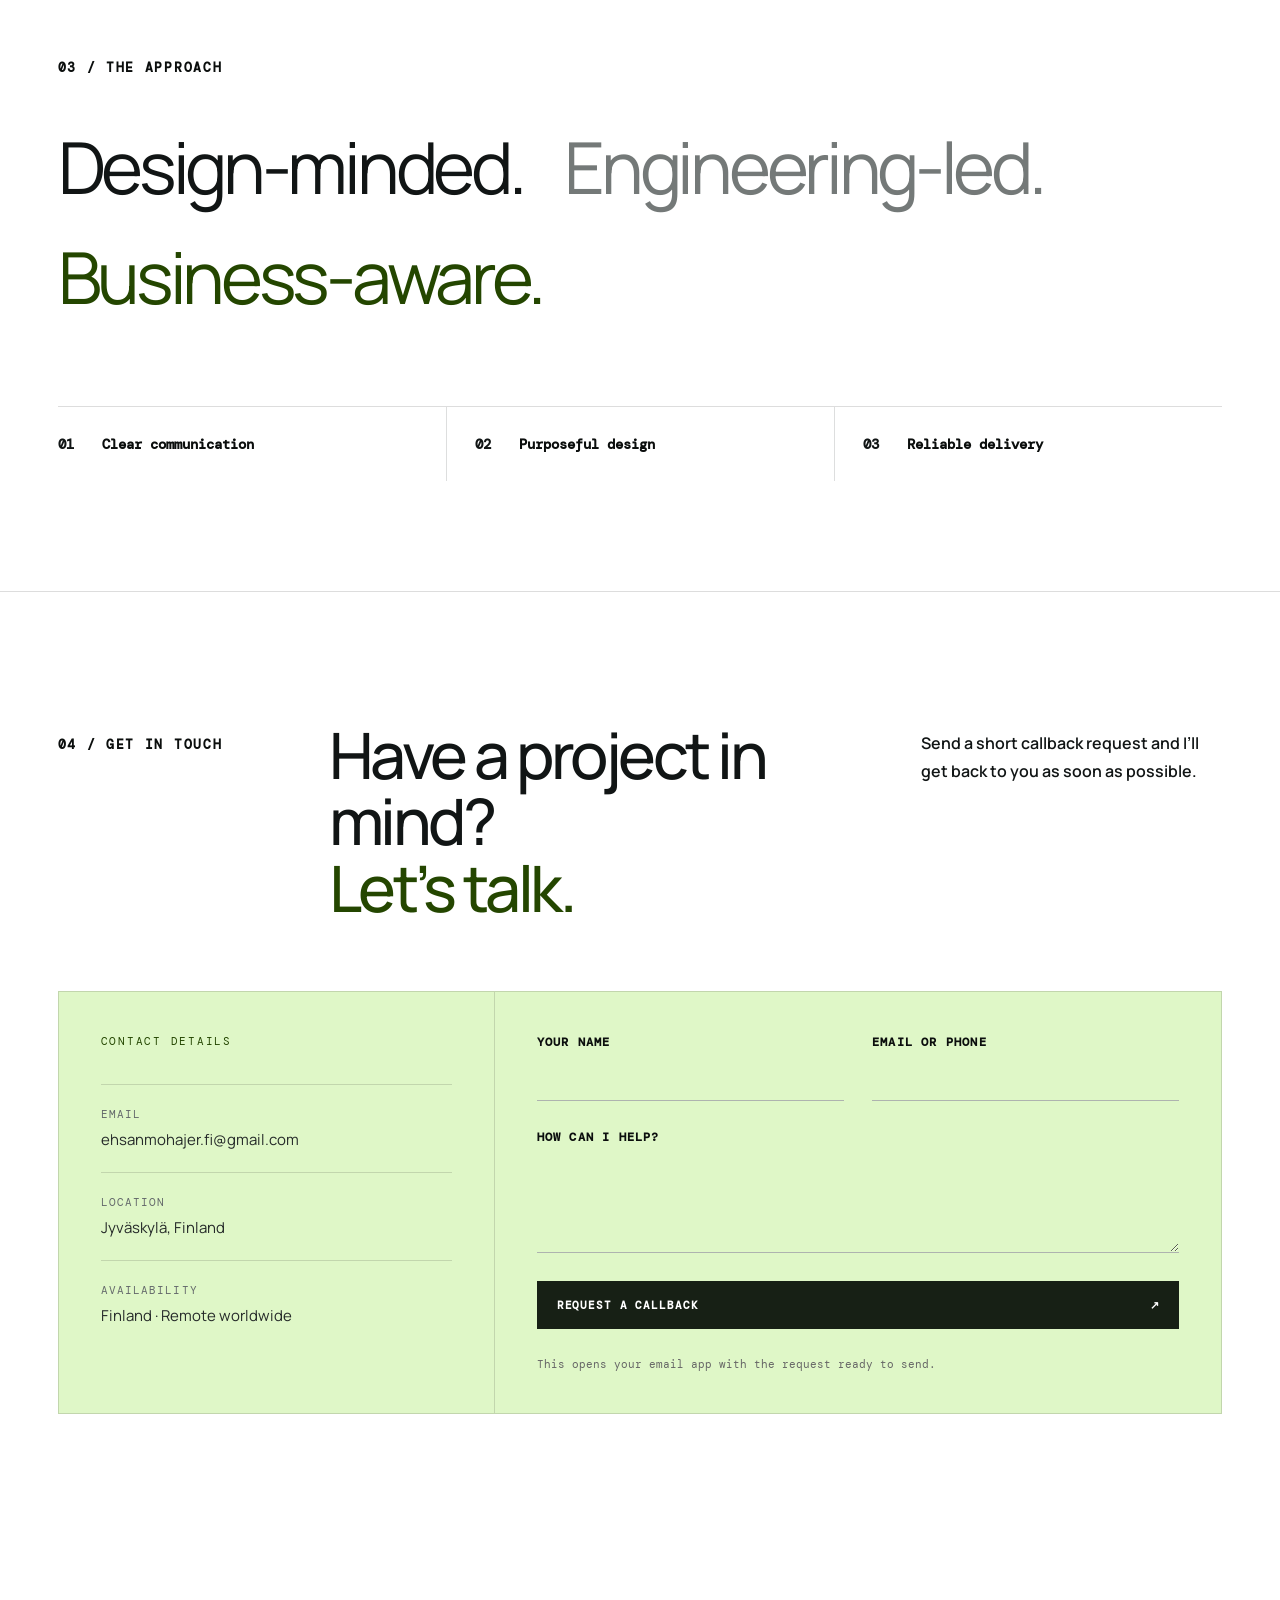
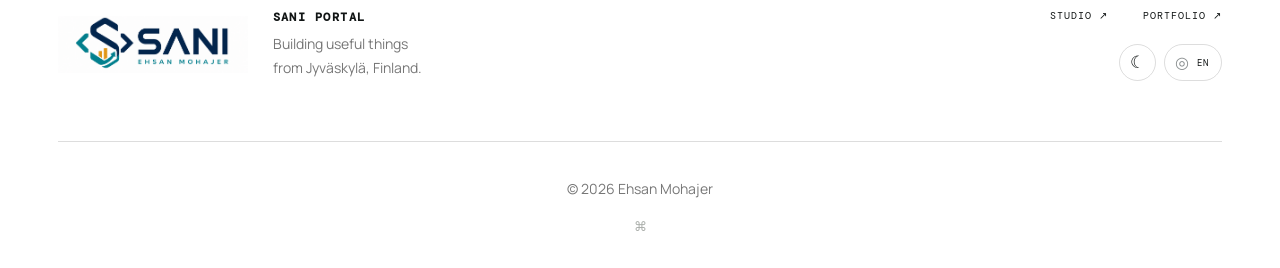
==== commit 59a9536e: "add testimonials" ====
--- a/index.html
+++ b/index.html
@@ -19,6 +19,7 @@
   <link rel="stylesheet" href="assistant.css">
   <link rel="stylesheet" href="controls-layout.css">
   <link rel="stylesheet" href="assistant-motion.css">
+  <link rel="stylesheet" href="expectations.css">
 </head>
 <body>
   <div class="noise" aria-hidden="true"></div>
@@ -47,7 +48,7 @@
         <img src="assets/ehsan-ai-hero.png" alt="Ehsan Mohajer, full-stack software developer, surrounded by an AI-inspired digital network">
       </div>
       <div class="hero-copy reveal">
-        <p class="eyebrow"><span class="status-dot"></span> Based in Finland · Available worldwide</p>
+        <p class="eyebrow"><span class="welcome-copy">Welcome to Sani Portal</span><span class="eyebrow-divider">/</span><span class="status-dot"></span> Based in Finland · Available worldwide</p>
         <h1 id="hero-title">I build digital<br><em>things that work.</em></h1>
         <p class="hero-text">Full-stack developer crafting thoughtful products, intelligent tools and fast, polished web experiences.</p>
         <a class="scroll-link" href="#choose"><span>Choose your path</span><span class="scroll-line"></span></a>
@@ -127,6 +128,19 @@
         <div class="client-logo"><img src="assets/clients/saaren-pizza-kebab.jpg" alt="Saaren Pizza & Kebab"><span>Saaren Pizza & Kebab</span></div>
         <div class="client-logo witas-logo"><img src="assets/clients/witas-oy.jpg" alt="Witas Oy"><span>Witas Oy</span></div>
       </div>
+    </section>
+
+    <section class="expectations-section reveal" aria-labelledby="expectations-title">
+      <p class="kicker">WHAT YOU CAN EXPECT</p>
+      <h2 id="expectations-title">A collaboration built<br><span>around clarity.</span></h2>
+      <div class="expectation-stage">
+        <article class="expectation-card card-far-left"><span>01</span><h3>Clear communication</h3><p>Direct updates, understandable decisions and no unnecessary technical confusion.</p></article>
+        <article class="expectation-card card-left"><span>02</span><h3>Purposeful design</h3><p>Every screen and interaction supports a real user or business need.</p></article>
+        <div class="expectation-center"><img src="assets/sani-collaboration.jpg" alt="Ehsan Mohajer discussing a project with a collaborator"><p>SANI PORTAL</p></div>
+        <article class="expectation-card card-right"><span>03</span><h3>Reliable delivery</h3><p>Defined scope, visible progress and a practical route from idea to launch.</p></article>
+        <article class="expectation-card card-far-right"><span>04</span><h3>Long-term thinking</h3><p>Maintainable technology selected for the product—not for temporary trends.</p></article>
+      </div>
+      <p class="testimonial-note">Client testimonials will be added here only with verified quotes and permission.</p>
     </section>
 
     <section class="approach reveal" aria-label="Working approach">
@@ -162,7 +176,7 @@
   </main>
 
   <footer>
-    <div class="footer-brand"><a href="#top" aria-label="Back to top"><img class="sani-logo sani-logo-dark" src="assets/sani-logo-dark.png" alt="Sani — Ehsan Mohajer"><img class="sani-logo sani-logo-light" src="assets/sani-logo.png" alt="" aria-hidden="true"></a><p>Building useful things<br>from Jyväskylä, Finland.</p></div>
+    <div class="footer-brand"><a href="#top" aria-label="Back to top"><img class="sani-logo sani-logo-dark" src="assets/sani-logo-dark.png" alt="Sani — Ehsan Mohajer"><img class="sani-logo sani-logo-light" src="assets/sani-logo.png" alt="" aria-hidden="true"></a><div class="footer-portal-copy"><strong>Sani Portal</strong><p>Building useful things<br>from Jyväskylä, Finland.</p></div></div>
     <div class="footer-actions">
       <div class="footer-links"><a href="https://sanistudio.vercel.app/" target="_blank" rel="noopener">Studio ↗</a><a href="https://saniportfolio.vercel.app/" target="_blank" rel="noopener">Portfolio ↗</a></div>
       <div class="footer-controls" aria-label="Display preferences"><button class="theme-toggle" type="button" aria-label="Switch to light mode" title="Switch color theme"><span class="theme-icon" aria-hidden="true">☼</span></button><label class="language-switcher"><span aria-hidden="true">◎</span><span class="sr-only">Choose language</span><select class="language-select" aria-label="Choose language"><option value="en">EN</option><option value="fi">FI</option><option value="fa">FA</option></select></label></div>
--- a/logo.css
+++ b/logo.css
@@ -8,6 +8,7 @@
 .footer-brand { display: flex; align-items: center !important; gap: 25px !important; }
 .footer-brand > a { display: block; overflow: hidden; }
 .footer-brand .sani-logo { width: 190px; height: 57px; }
+.footer-portal-copy{display:flex;flex-direction:column;gap:7px}.footer-portal-copy strong{font:600 12px var(--mono);letter-spacing:.12em;text-transform:uppercase;color:var(--text)}
 
 @media (max-width: 800px) {
   .sani-logo { width: 112px; height: 34px; }
--- a/assistant-motion.css
+++ b/assistant-motion.css
@@ -0,0 +1,53 @@
+.assistant-launcher {
+  position: relative;
+  isolation: isolate;
+  animation: assistantFloat 3.4s ease-in-out infinite;
+}
+
+.assistant-launcher::before,
+.assistant-launcher::after {
+  content: "";
+  position: absolute;
+  inset: -1px;
+  border: 1px solid var(--lime);
+  border-radius: 99px;
+  z-index: -1;
+  pointer-events: none;
+  animation: assistantRing 2.6s ease-out infinite;
+}
+
+.assistant-launcher::after { animation-delay: 1.3s; }
+.assistant-launcher > span {
+  animation: assistantSpark 2.2s ease-in-out infinite;
+}
+
+.assistant-launcher b { position: relative; overflow: hidden; }
+.assistant-launcher b::after {
+  content: "";
+  position: absolute;
+  inset: -4px -20px;
+  background: linear-gradient(105deg, transparent 20%, rgba(255,255,255,.75) 48%, transparent 74%);
+  transform: translateX(-140%);
+  animation: assistantShimmer 3.8s ease-in-out infinite;
+}
+
+.assistant-panel:not([hidden]) { animation: assistantOpen .32s cubic-bezier(.2,.8,.2,1); transform-origin: left bottom; }
+html[dir="rtl"] .assistant-panel:not([hidden]) { transform-origin: right bottom; }
+
+@keyframes assistantFloat { 50% { transform: translateY(-6px); } }
+@keyframes assistantRing { 0% { opacity:.65; transform:scale(1); } 80%,100% { opacity:0; transform:scale(1.3,1.55); } }
+@keyframes assistantSpark { 50% { transform:rotate(22deg) scale(1.25); filter:drop-shadow(0 0 6px currentColor); } }
+@keyframes assistantShimmer { 45%,100% { transform:translateX(160%); } }
+@keyframes assistantOpen { from { opacity:0; transform:translateY(14px) scale(.94); } to { opacity:1; transform:none; } }
+
+html[data-theme="light"] .assistant-launcher::before,
+html[data-theme="light"] .assistant-launcher::after { border-color:#1c211d; }
+
+@media (prefers-reduced-motion: reduce) {
+  .assistant-launcher,
+  .assistant-launcher::before,
+  .assistant-launcher::after,
+  .assistant-launcher > span,
+  .assistant-launcher b::after,
+  .assistant-panel:not([hidden]) { animation:none; }
+}
--- a/expectations.css
+++ b/expectations.css
@@ -0,0 +1,42 @@
+.welcome-copy{color:var(--lime);font-weight:600}.eyebrow-divider{margin:0 12px;color:#596060}.expectations-section{padding:120px 4.5vw 145px;overflow:hidden;border-top:1px solid var(--line);text-align:center}.expectations-section>h2{font-size:clamp(45px,6vw,88px);line-height:.98;letter-spacing:-.06em;font-weight:500;margin:25px 0 80px}.expectations-section>h2 span{color:#777d7d}.expectation-stage{height:510px;max-width:1400px;margin:auto;position:relative;perspective:1600px}.expectation-card,.expectation-center{position:absolute;left:50%;top:20px;width:min(330px,24vw);height:420px;border:1px solid var(--line);background:var(--surface);padding:42px 30px;display:flex;flex-direction:column;justify-content:center;box-shadow:0 28px 65px rgba(0,0,0,.18);transition:transform 1.1s cubic-bezier(.16,.8,.2,1),opacity .7s}.expectation-card{opacity:.3}.expectation-card>span{font:11px var(--mono);color:var(--lime);margin-bottom:auto}.expectation-card h3{font-size:26px;line-height:1.1;letter-spacing:-.035em;margin:0 0 20px}.expectation-card p{font-size:14px;line-height:1.7;color:var(--muted);margin:0}.expectation-center{z-index:5;padding:0;overflow:hidden;transform:translateX(-50%) scale(.84)}.expectation-center img{width:100%;height:100%;object-fit:cover;clip-path:circle(41% at 49% 49%)}.expectation-center p{position:absolute;bottom:18px;left:0;right:0;font:10px var(--mono);letter-spacing:.18em}.card-far-left,.card-left,.card-right,.card-far-right{transform:translateX(-50%) scale(.8)}.expectations-section.visible .expectation-center{transform:translateX(-50%) scale(1)}.expectations-section.visible .expectation-card{opacity:1}.expectations-section.visible .card-far-left{transform:translateX(-182%) rotate(-8deg) translateY(34px)}.expectations-section.visible .card-left{transform:translateX(-118%) rotate(-3deg) translateY(8px)}.expectations-section.visible .card-right{transform:translateX(18%) rotate(3deg) translateY(8px)}.expectations-section.visible .card-far-right{transform:translateX(82%) rotate(8deg) translateY(34px)}.testimonial-note{font:10px var(--mono);color:#646a6a;margin:30px 0 0}html[data-theme="light"] .expectation-card{background:#f0f5eb;color:#111515}html[data-theme="light"] .expectation-card p{color:#303830}html[data-theme="light"] .expectations-section>h2 span{color:#4f584f}
+@media(max-width:900px){.expectations-section{padding:90px 18px}.expectation-stage{height:auto;display:grid;grid-template-columns:1fr;gap:12px}.expectation-card,.expectation-center{position:relative;left:auto;top:auto;width:100%;height:auto;min-height:230px;transform:none!important;opacity:1}.expectation-center{height:340px;order:-1}.expectation-card{padding:28px}.expectation-card>span{margin-bottom:45px}.testimonial-note{line-height:1.6}}
+@media(prefers-reduced-motion:reduce){.expectation-card,.expectation-center{transition:none}}
+
+/* Fully opened desktop end state */
+@media (min-width: 901px) {
+  .expectation-center img { clip-path: none; object-position: 58% center; }
+  .expectation-stage {
+    display: grid;
+    grid-template-columns: repeat(5, minmax(0, 1fr));
+    gap: 2px;
+    height: 430px;
+    align-items: stretch;
+  }
+
+  .expectation-card,
+  .expectation-center {
+    position: relative;
+    inset: auto;
+    left: auto;
+    top: auto;
+    width: 100%;
+    height: 420px;
+  }
+
+  .expectation-center { transform: scale(.84); }
+  .card-far-left { transform: translateX(202%) scale(.82); z-index: 1; }
+  .card-left { transform: translateX(101%) scale(.88); z-index: 2; }
+  .card-right { transform: translateX(-101%) scale(.88); z-index: 2; }
+  .card-far-right { transform: translateX(-202%) scale(.82); z-index: 1; }
+
+  .expectations-section.visible .expectation-card,
+  .expectations-section.visible .expectation-center,
+  .expectations-section.visible .card-far-left,
+  .expectations-section.visible .card-left,
+  .expectations-section.visible .card-right,
+  .expectations-section.visible .card-far-right {
+    transform: none;
+  }
+
+  .expectations-section.visible .expectation-center { transform: none; }
+}
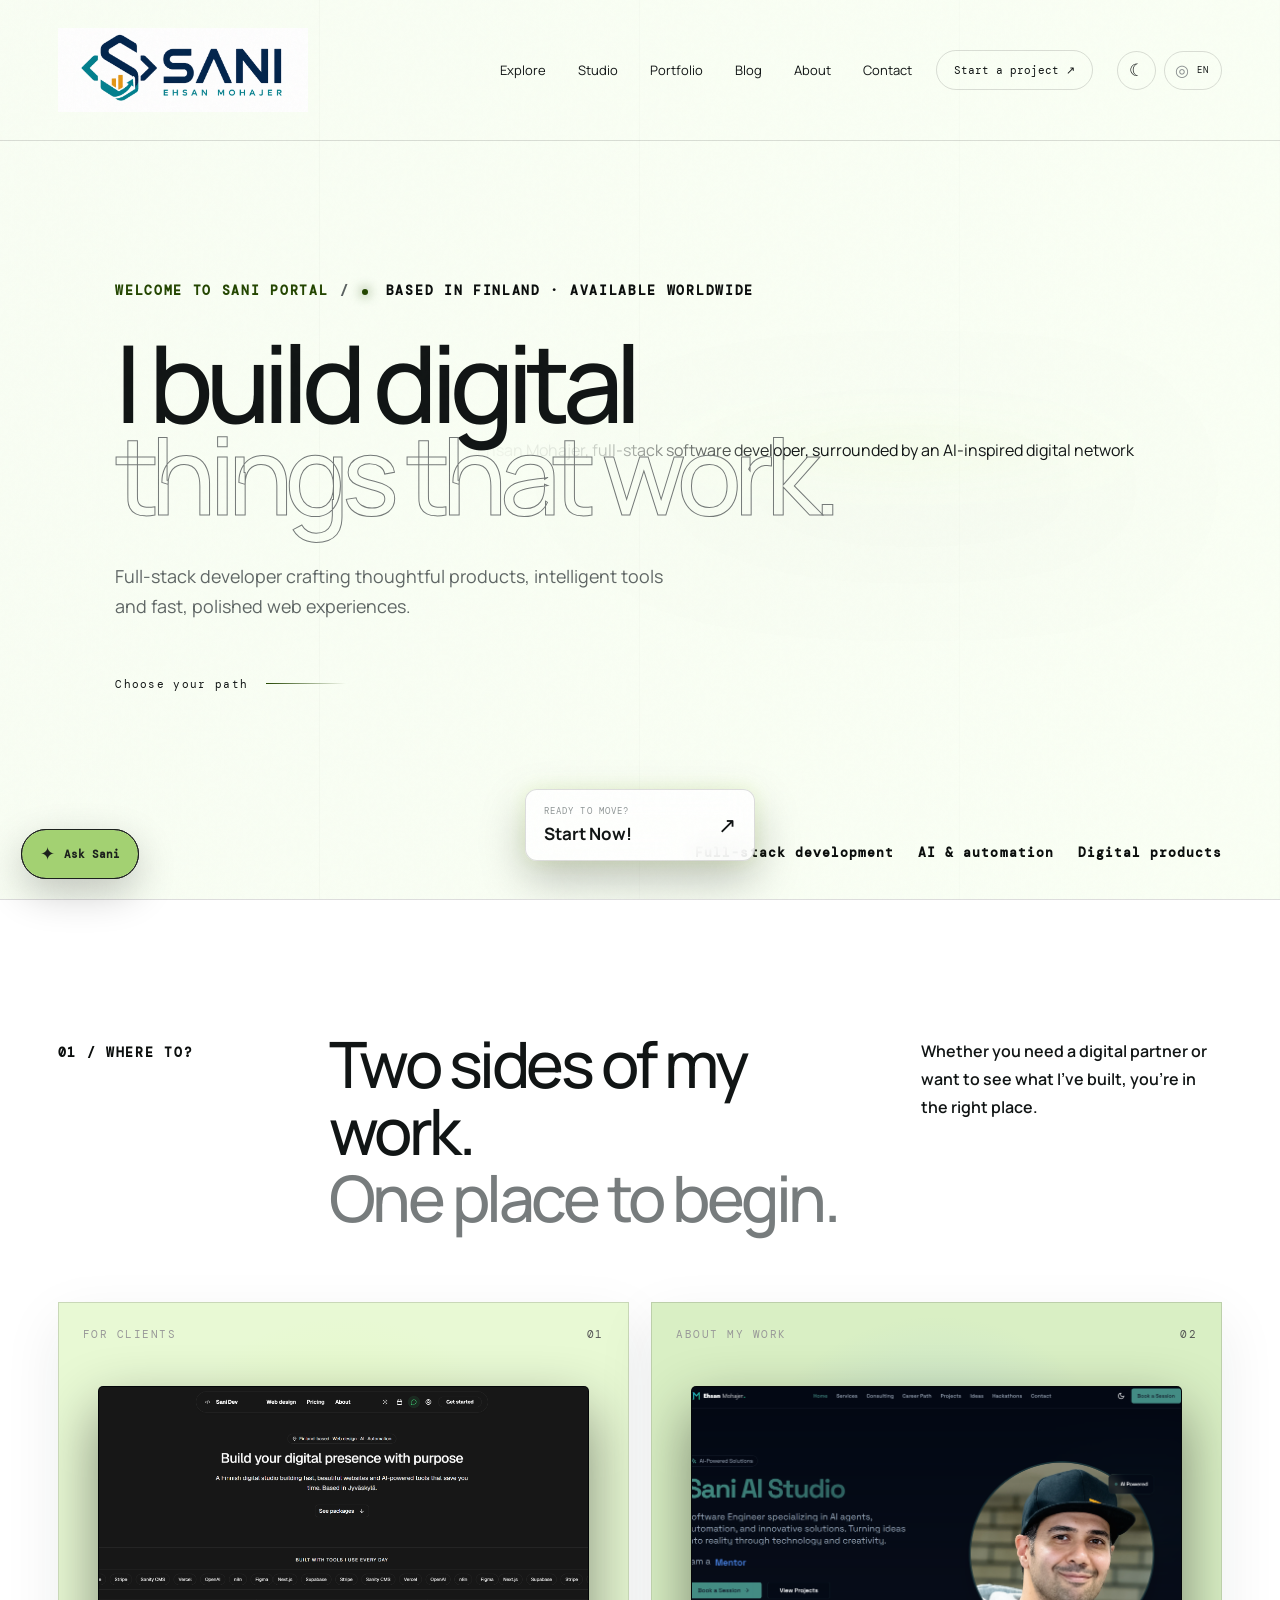
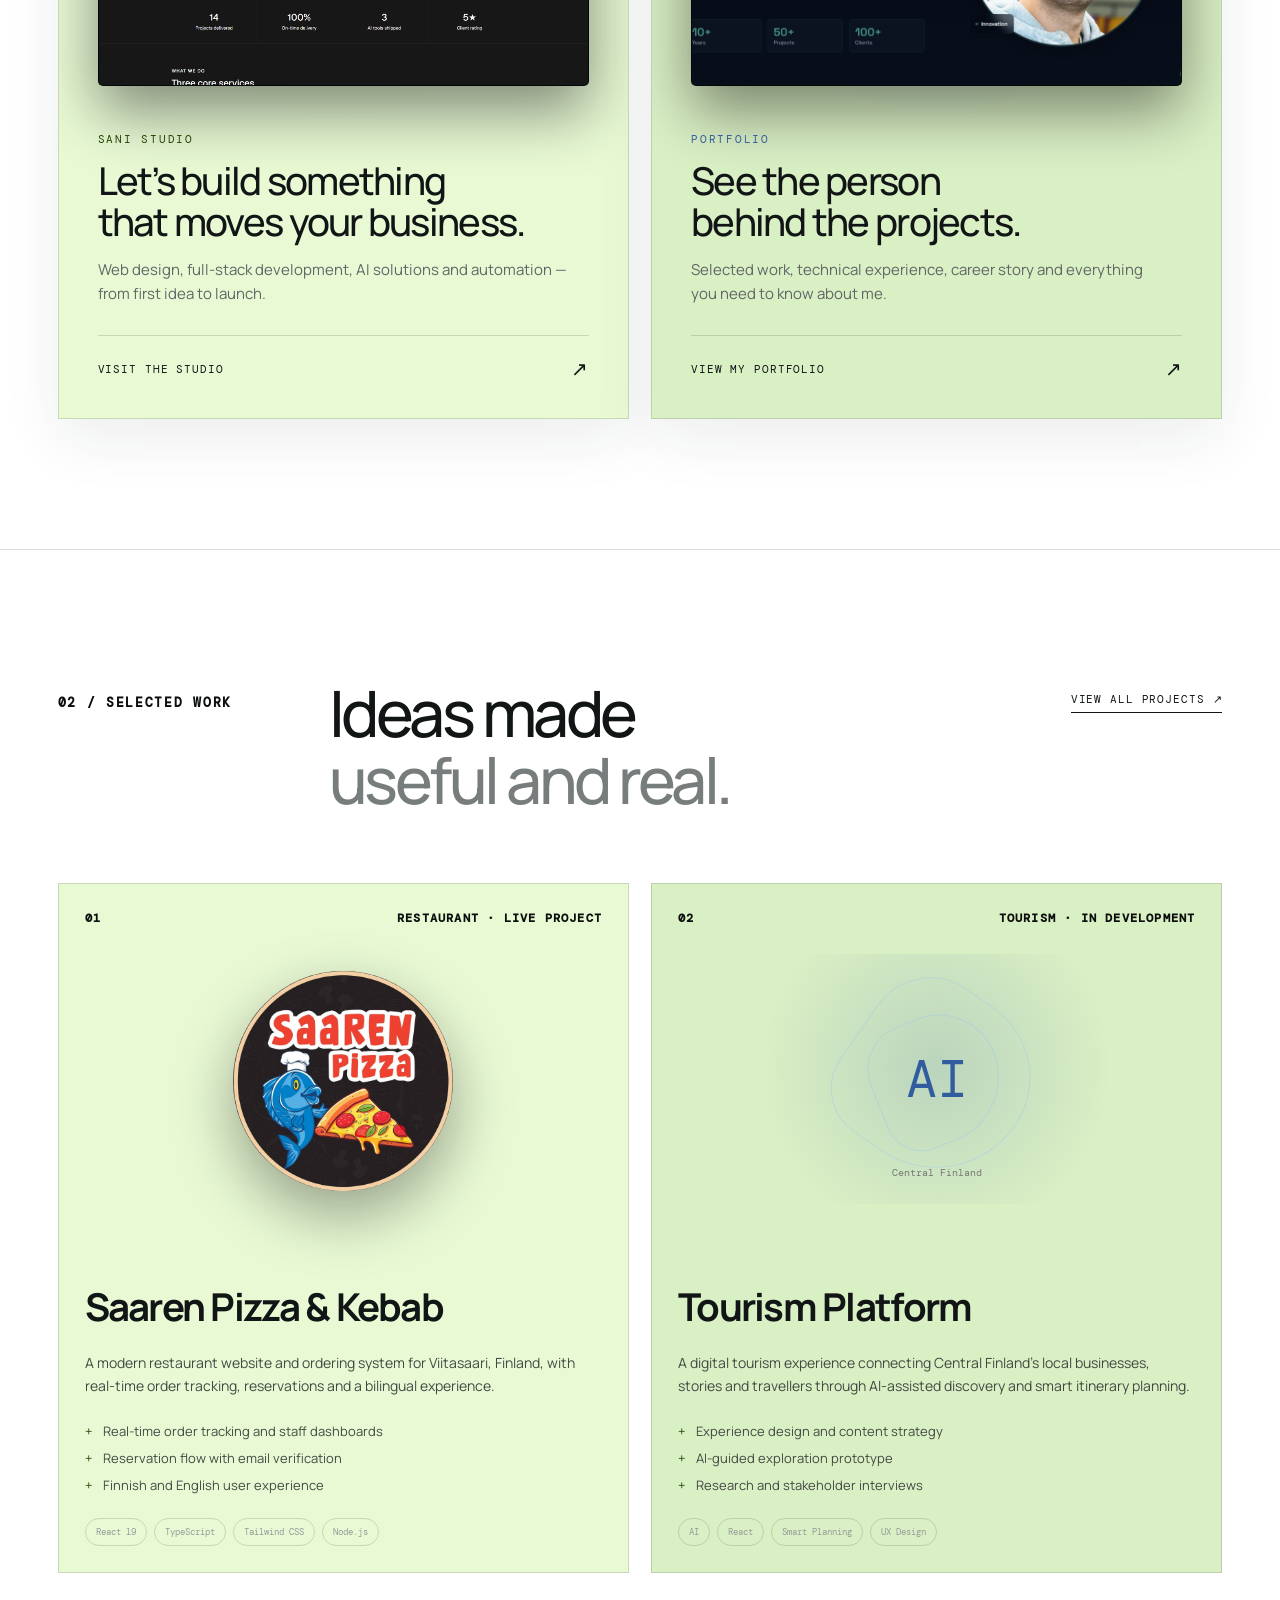
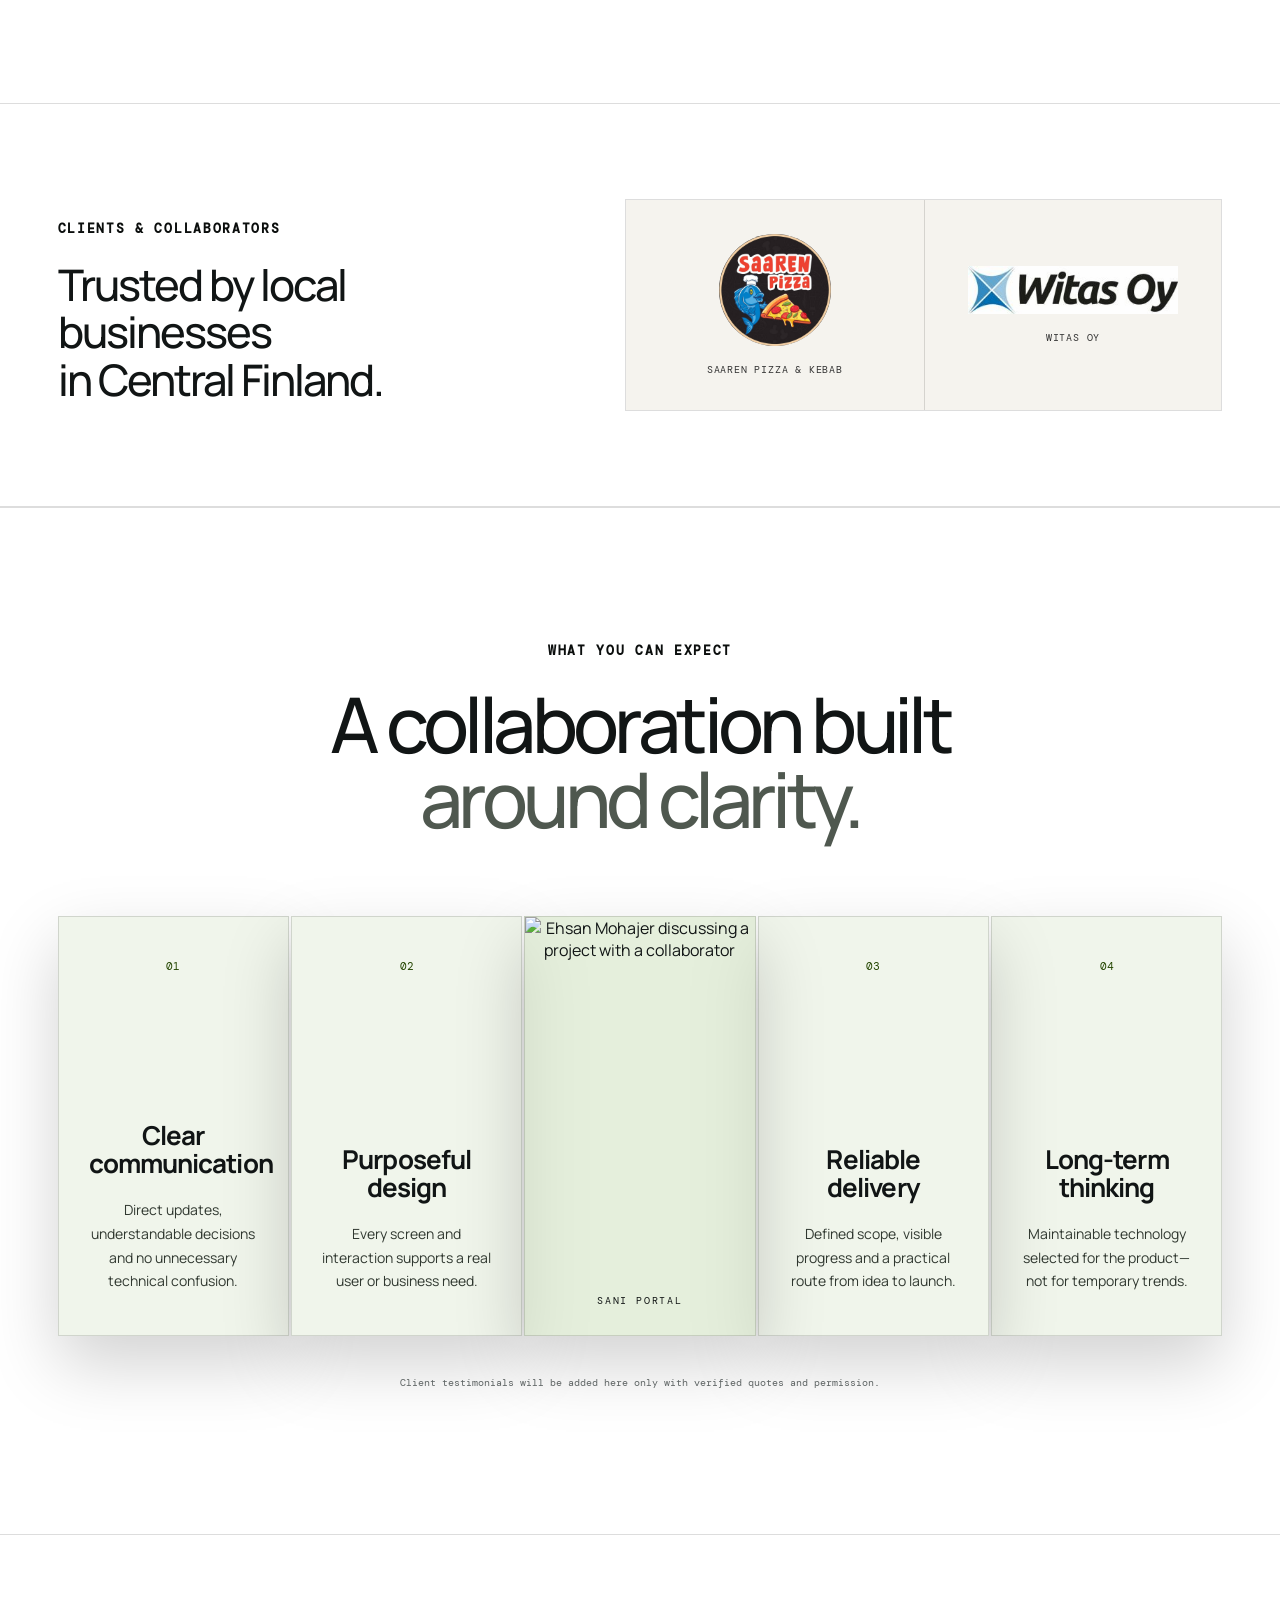
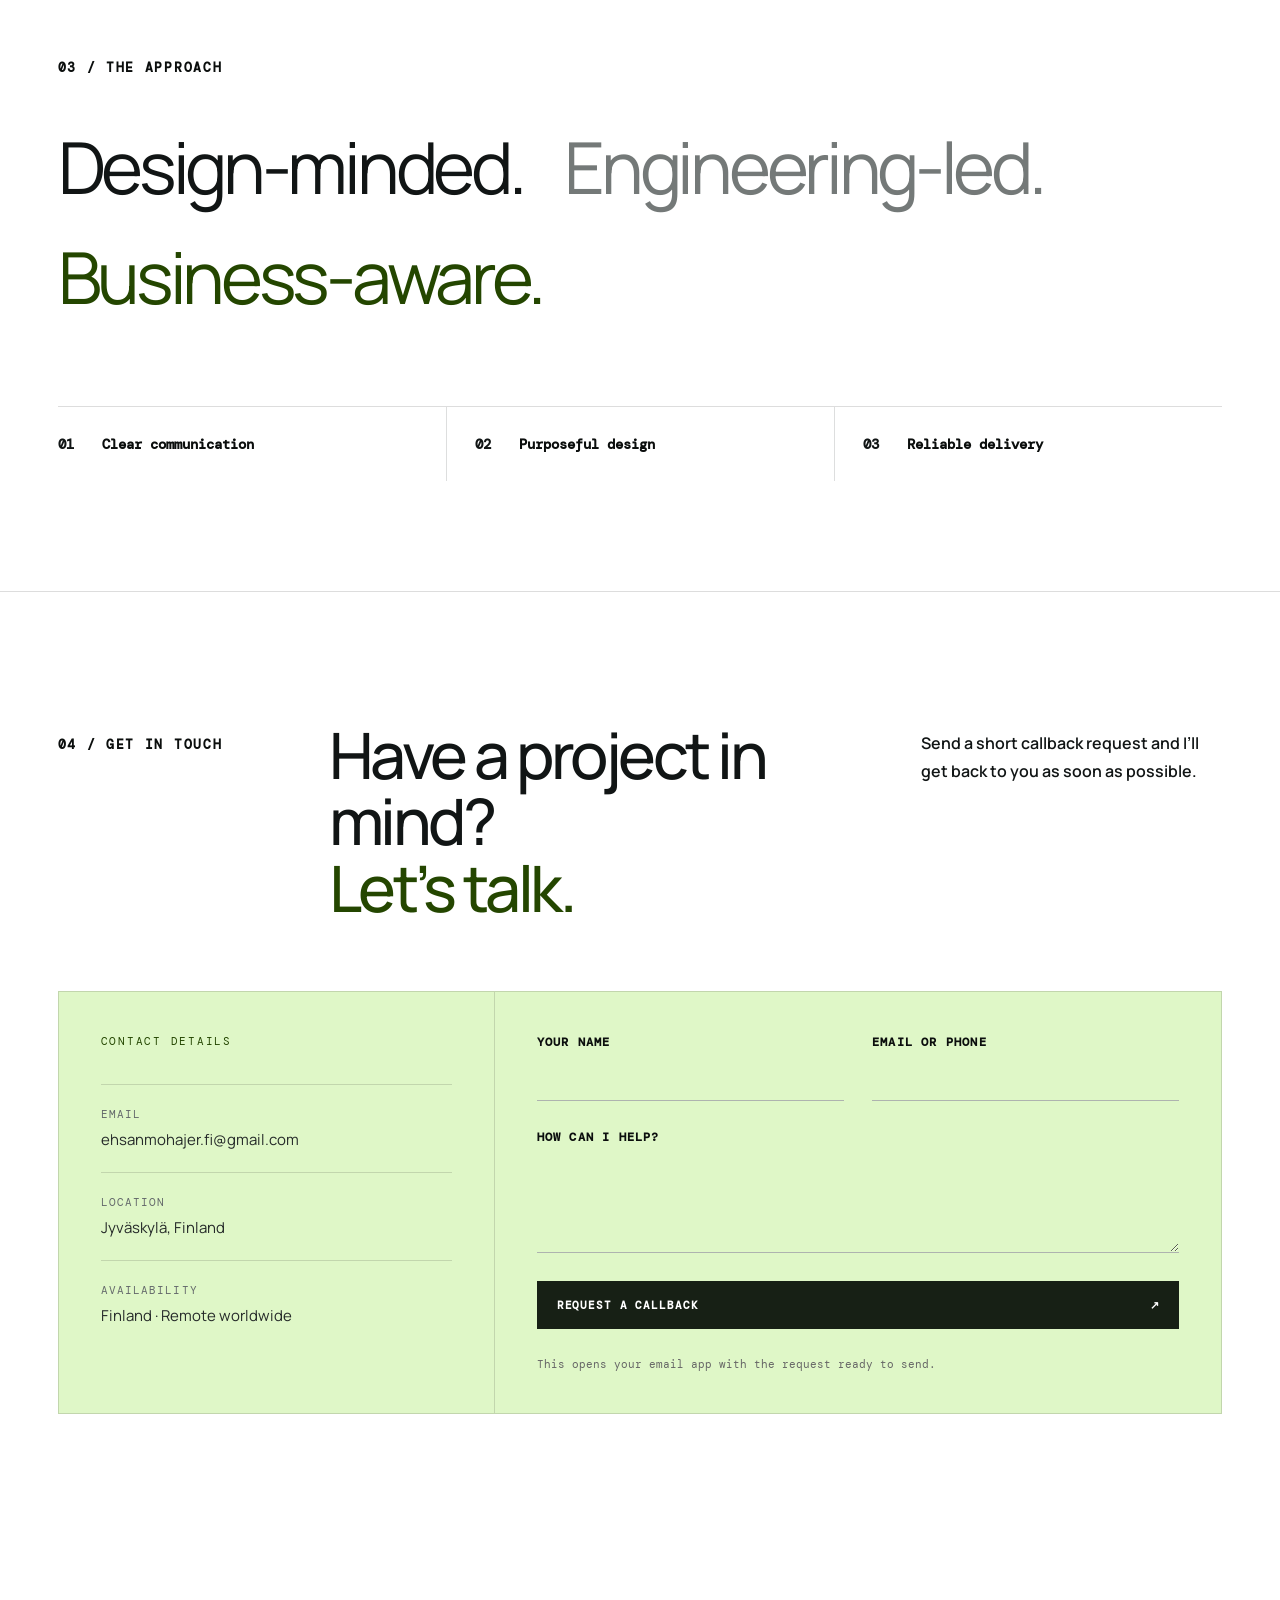
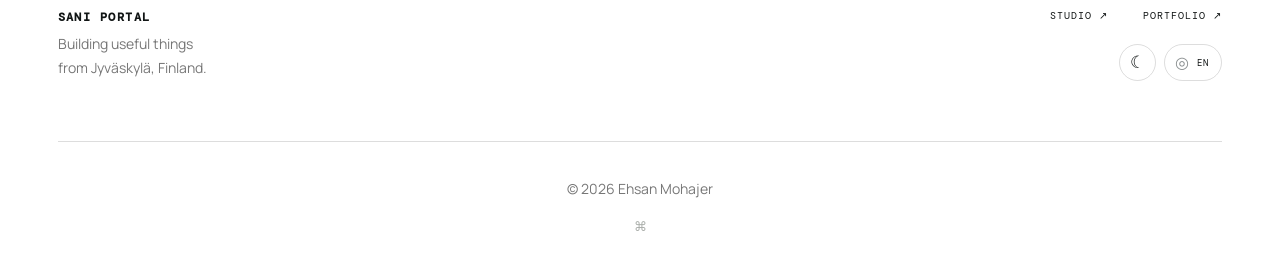
==== commit ee8471ff: "feat: redesign Sani Portal landing page" ====
--- a/index.html
+++ b/index.html
@@ -20,6 +20,8 @@
   <link rel="stylesheet" href="controls-layout.css">
   <link rel="stylesheet" href="assistant-motion.css">
   <link rel="stylesheet" href="expectations.css">
+  <link rel="stylesheet" href="portal-expansion.css">
+  <link rel="stylesheet" href="hero-cta-glow.css">
 </head>
 <body>
   <div class="noise" aria-hidden="true"></div>
@@ -32,6 +34,8 @@
       <a href="#choose">Explore</a>
       <a href="https://sanistudio.vercel.app/" target="_blank" rel="noopener">Studio</a>
       <a href="https://saniportfolio.vercel.app/" target="_blank" rel="noopener">Portfolio</a>
+      <a href="blog.html">Blog</a>
+      <a href="about.html">About</a>
       <a href="contact.html">Contact</a>
     </nav>
     <a class="header-cta" href="https://sanistudio.vercel.app/" target="_blank" rel="noopener">Start a project <span>↗</span></a>
@@ -56,6 +60,7 @@
       <div class="hero-meta reveal">
         <span>Full-stack development</span><span>AI & automation</span><span>Digital products</span>
       </div>
+      <a class="hero-start-now reveal" href="https://sanistudio.vercel.app/pricing" target="_blank" rel="noopener"><small>READY TO MOVE?</small><strong>Start Now!</strong><span>↗</span></a>
     </section>
 
     <section class="chooser" id="choose" aria-labelledby="choose-title">
@@ -176,7 +181,7 @@
   </main>
 
   <footer>
-    <div class="footer-brand"><a href="#top" aria-label="Back to top"><img class="sani-logo sani-logo-dark" src="assets/sani-logo-dark.png" alt="Sani — Ehsan Mohajer"><img class="sani-logo sani-logo-light" src="assets/sani-logo.png" alt="" aria-hidden="true"></a><div class="footer-portal-copy"><strong>Sani Portal</strong><p>Building useful things<br>from Jyväskylä, Finland.</p></div></div>
+    <div class="footer-brand"><div class="footer-portal-copy"><strong>Sani Portal</strong><p>Building useful things<br>from Jyväskylä, Finland.</p></div></div>
     <div class="footer-actions">
       <div class="footer-links"><a href="https://sanistudio.vercel.app/" target="_blank" rel="noopener">Studio ↗</a><a href="https://saniportfolio.vercel.app/" target="_blank" rel="noopener">Portfolio ↗</a></div>
       <div class="footer-controls" aria-label="Display preferences"><button class="theme-toggle" type="button" aria-label="Switch to light mode" title="Switch color theme"><span class="theme-icon" aria-hidden="true">☼</span></button><label class="language-switcher"><span aria-hidden="true">◎</span><span class="sr-only">Choose language</span><select class="language-select" aria-label="Choose language"><option value="en">EN</option><option value="fi">FI</option><option value="fa">FA</option></select></label></div>
--- a/logo.css
+++ b/logo.css
@@ -1,5 +1,5 @@
 .brand { overflow: hidden; }
-.sani-logo { display: block; width: 155px; height: 46px; object-fit: cover; object-position: center; }
+.sani-logo { display: block; width: 250px; height: 84px; object-fit: cover; object-position: center; }
 .sani-logo-light { display: none; }
 .sani-logo-dark { mix-blend-mode: screen; }
 html[data-theme="light"] .sani-logo-dark { display: none; }
@@ -11,7 +11,7 @@
 .footer-portal-copy{display:flex;flex-direction:column;gap:7px}.footer-portal-copy strong{font:600 12px var(--mono);letter-spacing:.12em;text-transform:uppercase;color:var(--text)}
 
 @media (max-width: 800px) {
-  .sani-logo { width: 112px; height: 34px; }
+  .sani-logo { width: 150px; height: 50px; }
   .footer-brand { align-items: flex-start !important; flex-direction: column; }
   .footer-brand .sani-logo { width: 160px; height: 48px; }
 }
--- a/portal-expansion.css
+++ b/portal-expansion.css
@@ -0,0 +1,3 @@
+.hero-start-now{position:absolute;z-index:4;left:50%;bottom:38px;transform:translateX(-50%);min-width:230px;display:grid;grid-template-columns:1fr auto;gap:5px 25px;align-items:center;padding:15px 18px;border:1px solid var(--line);border-radius:12px;background:rgba(12,17,20,.78);backdrop-filter:blur(12px);box-shadow:0 18px 45px rgba(0,0,0,.25);transition:.25s}.hero-start-now small{font:9px var(--mono);letter-spacing:.12em;color:#8f9696}.hero-start-now strong{font-size:17px}.hero-start-now>span{grid-column:2;grid-row:1/3;font-size:22px;transition:transform .25s}.hero-start-now:hover{background:var(--lime);color:#10150f;transform:translateX(-50%) translateY(-4px)}.hero-start-now:hover small{color:#3a4534}.hero-start-now:hover>span{transform:translate(3px,-3px)}html[data-theme="light"] .hero-start-now{background:rgba(255,255,255,.84);color:#111515}html[data-theme="light"] .hero-start-now:hover{background:#1c211d;color:#fff}.site-header{gap:24px}.site-header .brand{flex:0 0 250px}.site-header nav{margin-left:auto}.header-tools{flex:0 0 auto}
+@media(max-width:1150px){.site-header nav{display:none}}
+@media(max-width:800px){.site-header{gap:8px}.site-header .brand{flex:0 0 150px}.hero-start-now{bottom:20px;min-width:205px}.hero-meta{display:none}}
--- a/hero-cta-glow.css
+++ b/hero-cta-glow.css
@@ -0,0 +1,17 @@
+.hero-start-now {
+  transition: box-shadow .25s, border-color .25s, background-color .25s, color .25s;
+  box-shadow: 0 0 18px rgba(201,255,74,.16), 0 18px 45px rgba(0,0,0,.25);
+}
+
+.hero-start-now.reveal.visible { transform: translateX(-50%); }
+
+.hero-start-now:hover {
+  transform: translateX(-50%);
+  border-color: var(--lime);
+  box-shadow: 0 0 14px rgba(201,255,74,.8), 0 0 38px rgba(201,255,74,.42), 0 18px 45px rgba(0,0,0,.25);
+}
+
+.hero-start-now:hover > span { transform: none; }
+html[data-theme="light"] .hero-start-now:hover {
+  box-shadow: 0 0 14px rgba(36,70,0,.48), 0 0 35px rgba(163,209,114,.75);
+}
